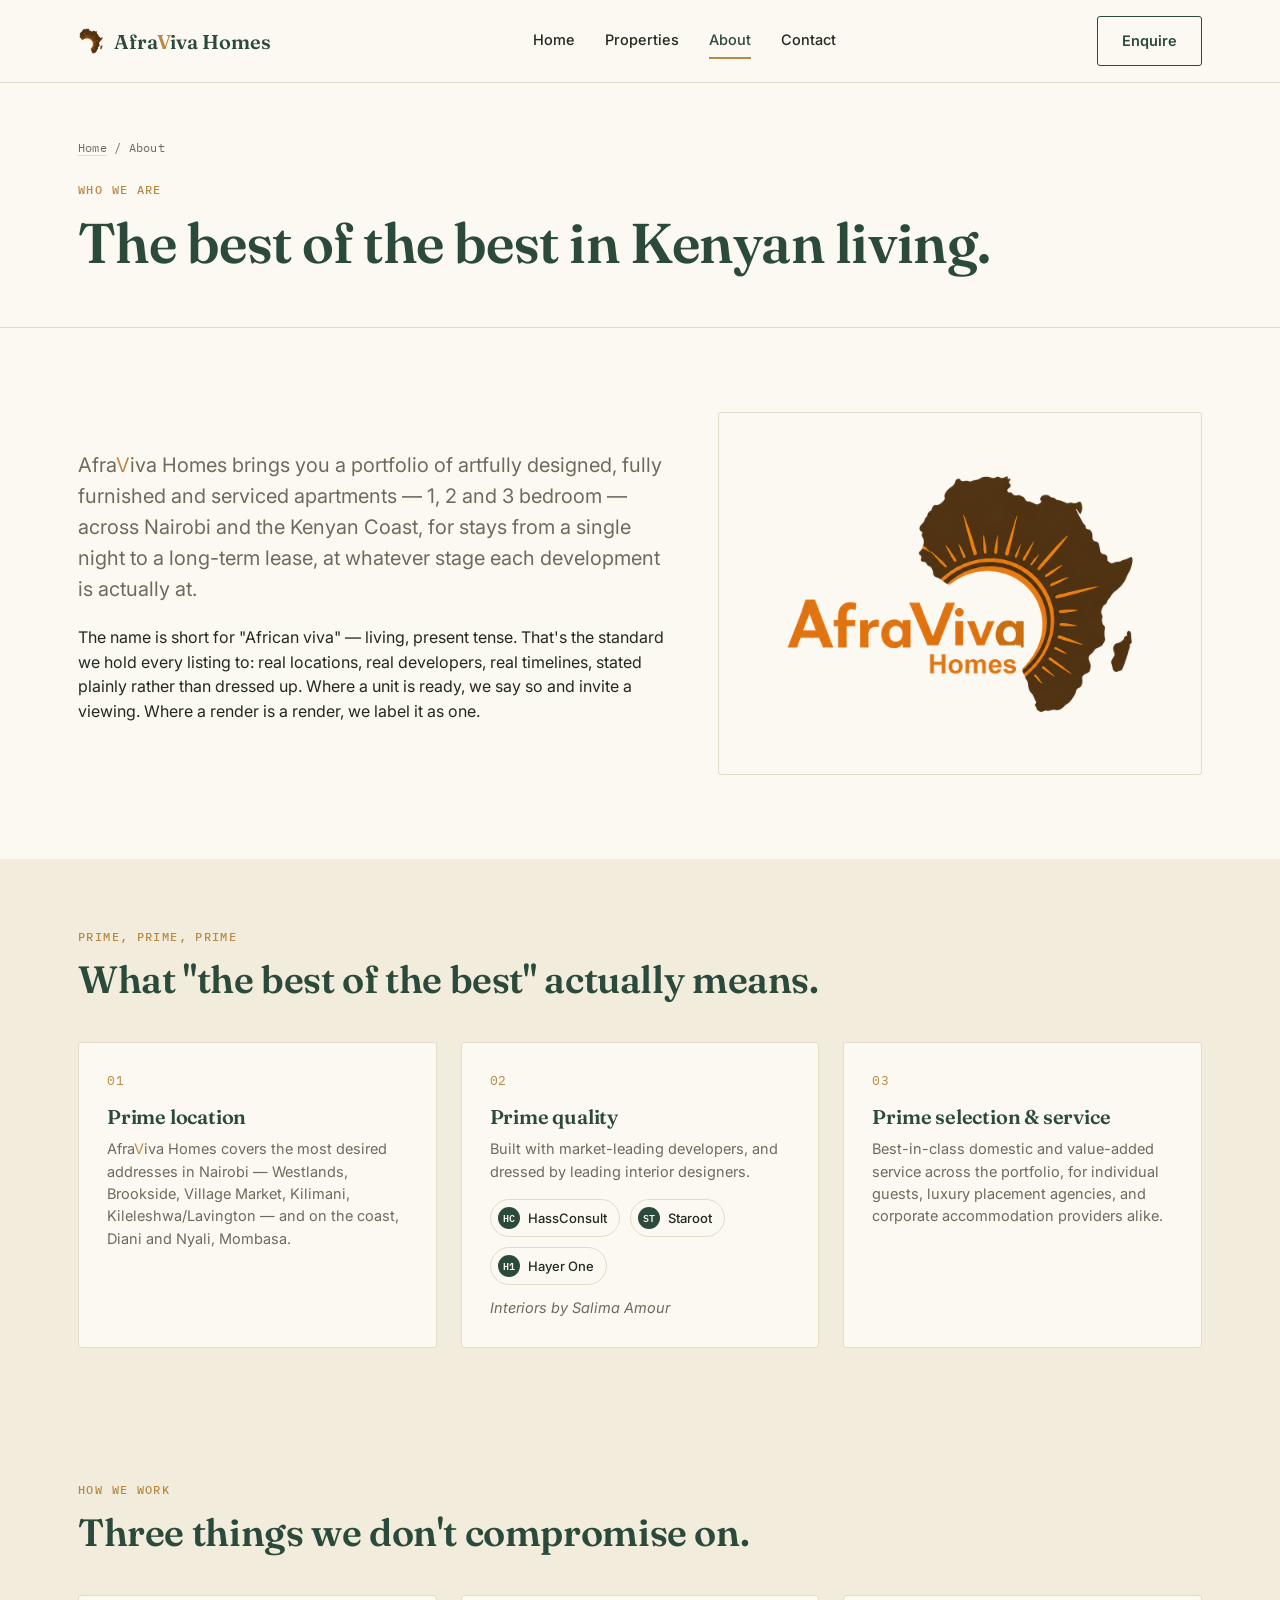
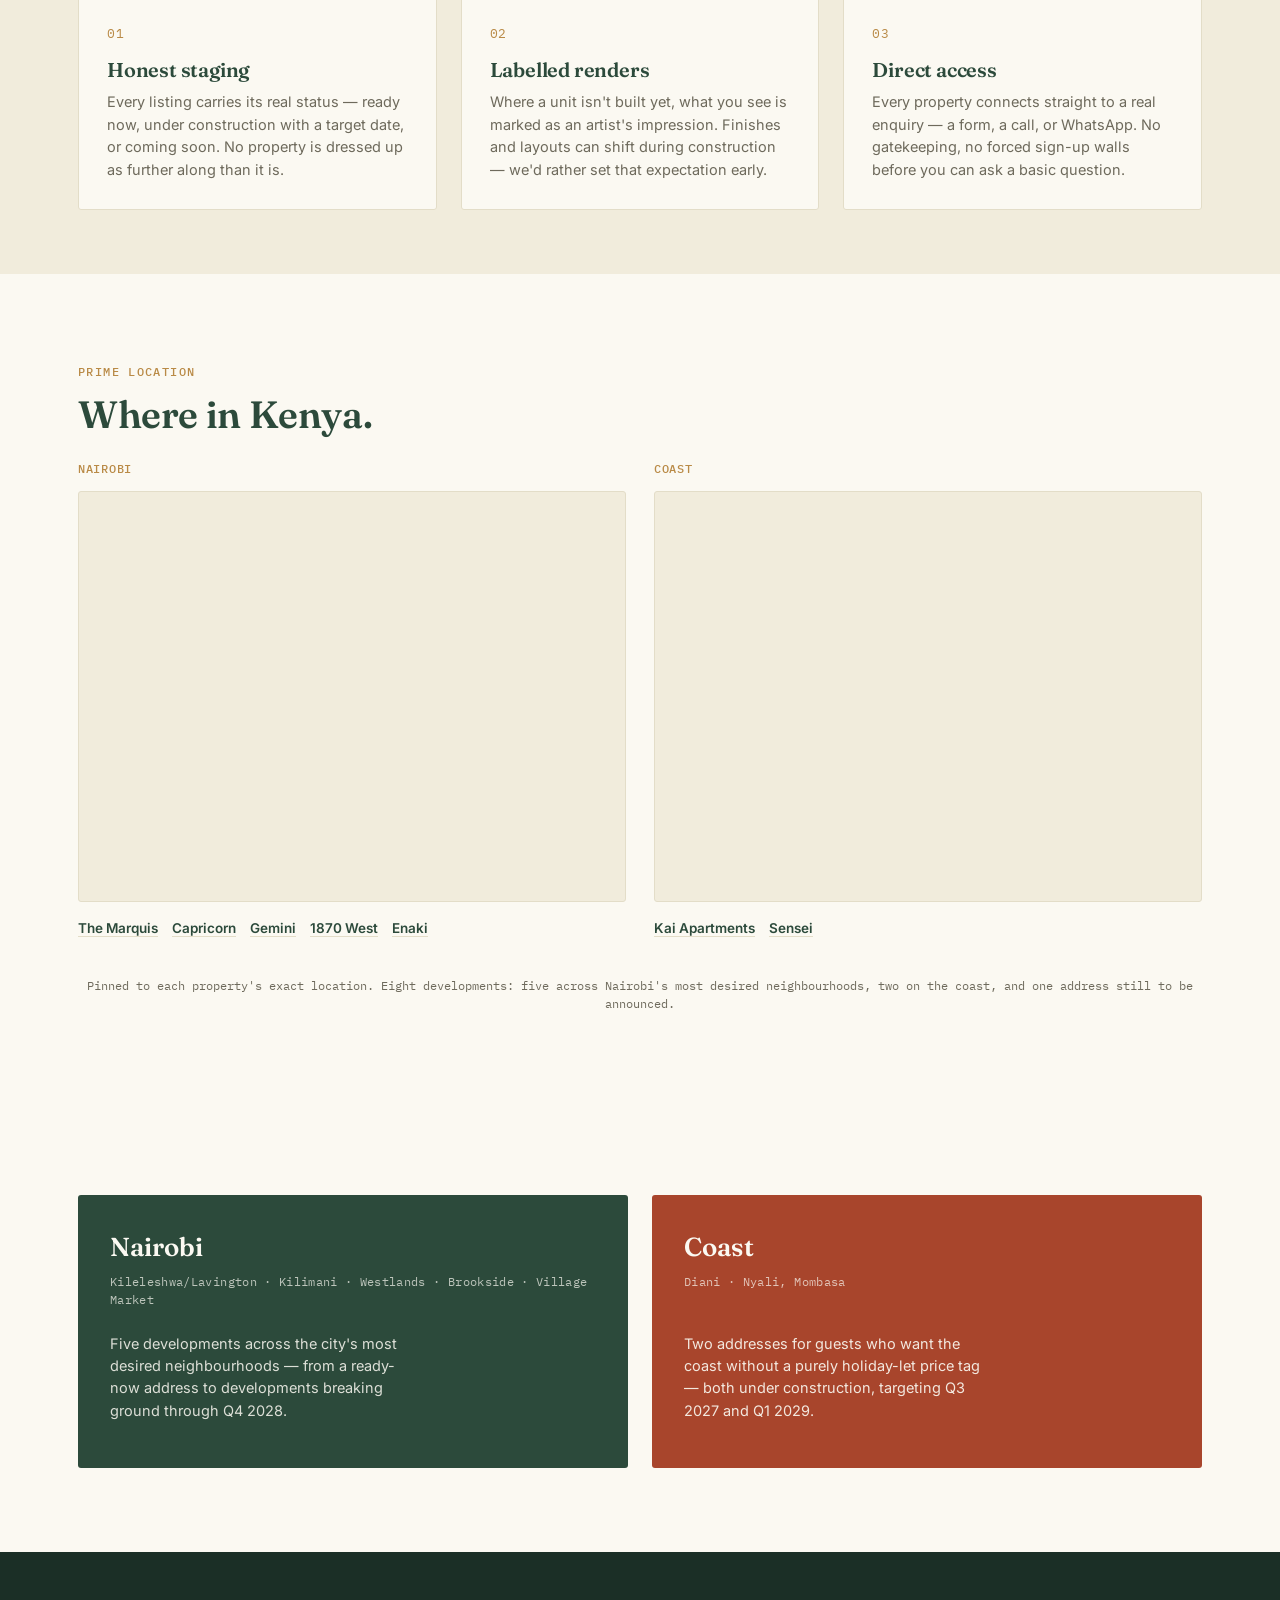
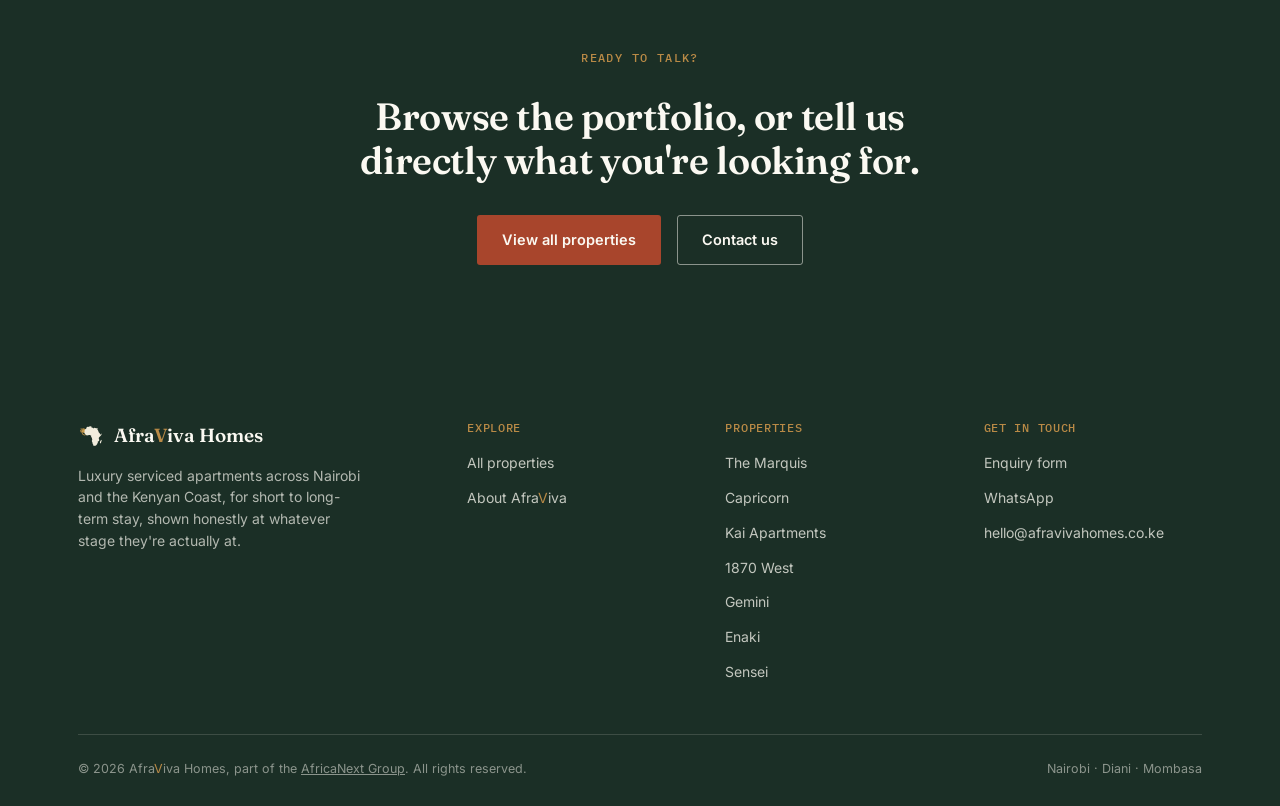
==== about.html @ 41405c7f "Improve page-load performance: fonts and image weight Google Fonts was loaded via a CSS @import, whi" ====
<!DOCTYPE html>
<html lang="en">
<head>
<meta charset="UTF-8">
<meta name="viewport" content="width=device-width, initial-scale=1.0">
<title>About — Afraviva Homes</title>
<meta name="description" content="Afraviva Homes: the best of Kenyan living. A portfolio of luxury serviced apartments across Nairobi and the Kenyan Coast, built with market-leading developers.">
<link rel="canonical" href="https://judekioko.github.io/afraviva/about.html">
<meta property="og:type" content="website">
<meta property="og:site_name" content="Afraviva Homes">
<meta property="og:title" content="About — Afraviva Homes">
<meta property="og:description" content="Afraviva Homes: the best of Kenyan living. A portfolio of luxury serviced apartments across Nairobi and the Kenyan Coast, built with market-leading developers.">
<meta property="og:url" content="https://judekioko.github.io/afraviva/about.html">
<meta property="og:image" content="https://judekioko.github.io/afraviva/assets/img/afraviva-logo-full.png">
<meta name="twitter:card" content="summary_large_image">
<meta name="twitter:title" content="About — Afraviva Homes">
<meta name="twitter:description" content="Afraviva Homes: the best of Kenyan living. A portfolio of luxury serviced apartments across Nairobi and the Kenyan Coast, built with market-leading developers.">
<meta name="twitter:image" content="https://judekioko.github.io/afraviva/assets/img/afraviva-logo-full.png">
<link rel="icon" type="image/svg+xml" href="favicon.svg">
<link rel="preconnect" href="https://fonts.googleapis.com">
<link rel="preconnect" href="https://fonts.gstatic.com" crossorigin>
<link href="https://fonts.googleapis.com/css2?family=Fraunces:opsz,wght@9..144,400;9..144,500;9..144,600;9..144,700&family=Inter:wght@400;500;600;700&family=IBM+Plex+Mono:wght@400;500&display=swap" rel="stylesheet">
<link rel="stylesheet" href="assets/css/styles.css">
</head>
<body>

<header class="site-header">
  <div class="wrap nav">
    <a href="index.html" class="brand">
      <img class="mark" src="assets/img/afraviva-logo-icon.png" alt="">
      <span class="brand-name">Afra<span class="v-flag">V</span>iva Homes</span>
    </a>
    <nav class="nav-links">
      <a href="index.html" data-page="index.html">Home</a>
      <a href="properties.html" data-page="properties.html">Properties</a>
      <a href="about.html" data-page="about.html" class="active">About</a>
      <a href="contact.html" data-page="contact.html">Contact</a>
    </nav>
    <div class="nav-cta">
      <a href="contact.html" class="btn btn-ghost"><span class="btn-label">Enquire</span></a>
      <button class="nav-toggle" aria-label="Toggle menu" aria-expanded="false">
        <span></span><span></span><span></span>
      </button>
    </div>
  </div>
</header>

<main>
  <div class="page-header">
    <div class="wrap">
      <div class="breadcrumb"><a href="index.html">Home</a> / About</div>
      <span class="eyebrow">Who we are</span>
      <h1>The best of the best in Kenyan living.</h1>
    </div>
  </div>

  <section class="section">
    <div class="wrap about-hero">
      <div>
        <p class="lede" style="font-size:20px;">Afra<span class="v-flag">V</span>iva Homes brings you a portfolio of artfully designed, fully furnished and serviced apartments — 1, 2 and 3 bedroom — across Nairobi and the Kenyan Coast, for stays from a single night to a long-term lease, at whatever stage each development is actually at.</p>
        <p style="margin-top:20px;">The name is short for "African viva" — living, present tense. That's the standard we hold every listing to: real locations, real developers, real timelines, stated plainly rather than dressed up. Where a unit is ready, we say so and invite a viewing. Where a render is a render, we label it as one.</p>
      </div>
      <div class="about-logo-card">
        <img src="assets/img/afraviva-logo-full.png" alt="AfraViva Homes">
      </div>
    </div>
  </section>

  <section class="section-tight" style="background:var(--paper-alt);">
    <div class="wrap">
      <div class="section-head reveal">
        <div>
          <span class="eyebrow">Prime, prime, prime</span>
          <h2>What "the best of the best" actually means.</h2>
        </div>
      </div>
      <div class="value-grid reveal">
        <div class="value-card">
          <div class="vc-num">01</div>
          <h3>Prime location</h3>
          <p>Afra<span class="v-flag">V</span>iva Homes covers the most desired addresses in Nairobi — Westlands, Brookside, Village Market, Kilimani, Kileleshwa/Lavington — and on the coast, Diani and Nyali, Mombasa.</p>
        </div>
        <div class="value-card">
          <div class="vc-num">02</div>
          <h3>Prime quality</h3>
          <p style="margin-bottom:16px;">Built with market-leading developers, and dressed by leading interior designers.</p>
          <div class="partner-row">
            <span class="partner-badge"><span class="monogram">HC</span>HassConsult</span>
            <span class="partner-badge"><span class="monogram">ST</span>Staroot</span>
            <span class="partner-badge"><span class="monogram">H1</span>Hayer One</span>
          </div>
          <p class="credit-line">Interiors by Salima Amour</p>
        </div>
        <div class="value-card">
          <div class="vc-num">03</div>
          <h3>Prime selection &amp; service</h3>
          <p>Best-in-class domestic and value-added service across the portfolio, for individual guests, luxury placement agencies, and corporate accommodation providers alike.</p>
        </div>
      </div>
    </div>
  </section>

  <section class="section-tight" style="background:var(--paper-alt);">
    <div class="wrap">
      <div class="section-head reveal">
        <div>
          <span class="eyebrow">How we work</span>
          <h2>Three things we don't compromise on.</h2>
        </div>
      </div>
      <div class="value-grid reveal">
        <div class="value-card">
          <div class="vc-num">01</div>
          <h3>Honest staging</h3>
          <p>Every listing carries its real status — ready now, under construction with a target date, or coming soon. No property is dressed up as further along than it is.</p>
        </div>
        <div class="value-card">
          <div class="vc-num">02</div>
          <h3>Labelled renders</h3>
          <p>Where a unit isn't built yet, what you see is marked as an artist's impression. Finishes and layouts can shift during construction — we'd rather set that expectation early.</p>
        </div>
        <div class="value-card">
          <div class="vc-num">03</div>
          <h3>Direct access</h3>
          <p>Every property connects straight to a real enquiry — a form, a call, or WhatsApp. No gatekeeping, no forced sign-up walls before you can ask a basic question.</p>
        </div>
      </div>
    </div>
  </section>

  <section class="section">
    <div class="wrap" style="display:grid;grid-template-columns:1fr;gap:24px;">
      <div class="section-head reveal" style="margin-bottom:0;">
        <div>
          <span class="eyebrow">Prime location</span>
          <h2>Where in Kenya.</h2>
        </div>
      </div>
      <div class="region-map-grid reveal">
        <div class="region-map">
          <div class="region-map-title">Nairobi</div>
          <div class="map-embed-card">
            <iframe
              src="https://www.google.com/maps?saddr=-1.2807,36.7817&daddr=-1.2932,36.7869+to:-1.2592,36.7920+to:-1.2590,36.8028+to:-1.222769,36.786828&output=embed"
              loading="lazy"
              referrerpolicy="no-referrer-when-downgrade"
              aria-label="Map pinning Afraviva's Nairobi properties">
            </iframe>
          </div>
          <ul class="map-legend">
            <li><a href="property.html?slug=the-marquis">The Marquis</a></li>
            <li><a href="property.html?slug=capricorn">Capricorn</a></li>
            <li><a href="property.html?slug=gemini">Gemini</a></li>
            <li><a href="property.html?slug=1870-west">1870 West</a></li>
            <li><a href="property.html?slug=enaki">Enaki</a></li>
          </ul>
        </div>
        <div class="region-map">
          <div class="region-map-title">Coast</div>
          <div class="map-embed-card">
            <iframe
              src="https://www.google.com/maps?saddr=-4.2950,39.5825&daddr=-4.0600,39.7050&output=embed"
              loading="lazy"
              referrerpolicy="no-referrer-when-downgrade"
              aria-label="Map pinning Afraviva's Coast properties">
            </iframe>
          </div>
          <ul class="map-legend">
            <li><a href="property.html?slug=kai-apartments">Kai Apartments</a></li>
            <li><a href="property.html?slug=sensei">Sensei</a></li>
          </ul>
        </div>
      </div>
      <p class="map-note">Pinned to each property's exact location. Eight developments: five across Nairobi's most desired neighbourhoods, two on the coast, and one address still to be announced.</p>
    </div>
  </section>

  <section class="section">
    <div class="wrap regions">
      <div class="region-panel">
        <div>
          <div class="region-name">Nairobi</div>
          <div class="region-sub">Kileleshwa/Lavington · Kilimani · Westlands · Brookside · Village Market</div>
        </div>
        <p style="color:rgba(251,249,242,0.85);font-size:14.5px;max-width:34ch;">Five developments across the city's most desired neighbourhoods — from a ready-now address to developments breaking ground through Q4 2028.</p>
      </div>
      <div class="region-panel coast">
        <div>
          <div class="region-name">Coast</div>
          <div class="region-sub">Diani · Nyali, Mombasa</div>
        </div>
        <p style="color:rgba(251,249,242,0.9);font-size:14.5px;max-width:34ch;">Two addresses for guests who want the coast without a purely holiday-let price tag — both under construction, targeting Q3 2027 and Q1 2029.</p>
      </div>
    </div>
  </section>

  <section class="cta-band">
    <div class="wrap">
      <span class="eyebrow" style="justify-content:center;color:var(--gold);">Ready to talk?</span>
      <h2 style="margin-top:16px;">Browse the portfolio, or tell us directly what you're looking for.</h2>
      <div class="cta-actions">
        <a href="properties.html" class="btn btn-rust">View all properties</a>
        <a href="contact.html" class="btn btn-ghost-light">Contact us</a>
      </div>
    </div>
  </section>
</main>

<footer class="site-footer">
  <div class="wrap">
    <div class="footer-grid">
      <div>
        <div class="footer-brand">
          <svg class="mark" viewBox="0 0 100 110" width="26" height="26" xmlns="http://www.w3.org/2000/svg">
            <g stroke="#D9A552" stroke-width="3.4" stroke-linecap="round" opacity="0.95">
              <line x1="23.15" y1="39.83" x2="6.41" y2="36.88"/>
            <line x1="23.15" y1="39.83" x2="5.93" y2="31.80"/>
            <line x1="23.15" y1="39.83" x2="7.06" y2="26.33"/>
            <line x1="23.15" y1="39.83" x2="11.68" y2="23.45"/>
            <line x1="23.15" y1="39.83" x2="16.99" y2="22.92"/>
            <line x1="23.15" y1="39.83" x2="21.84" y2="24.89"/>
            <line x1="23.15" y1="39.83" x2="25.41" y2="27.03"/>
            <line x1="23.15" y1="39.83" x2="28.22" y2="28.95"/>
            <line x1="23.15" y1="39.83" x2="31.51" y2="29.87"/>
            <line x1="23.15" y1="39.83" x2="36.14" y2="32.33"/>
            <line x1="23.15" y1="39.83" x2="39.89" y2="36.88"/>
            <line x1="23.15" y1="39.83" x2="40.88" y2="42.96"/>
            </g>
            <circle cx="23.15" cy="39.83" r="11" fill="none" stroke="#D9A552" stroke-width="3.4" opacity="0.95"/>
            <path d="M83.073,62.506L83.058,66.67L84.281,68.685L84.781,73.551L83.343,75.837L78.279,79.339L79.123,82.021L78.556,84.843L76.157,87.567L75.758,89.475L71.151,95.113L68.505,96.638L65.024,96.531L61.812,97.786L60.323,96.536L60.299,93.689L58.263,89.816L57.032,87.992L55.997,82.044L53.258,76.498L55.321,70.59L53.895,64.058L53.742,63.72L53.453,62.901L52.562,61.747L50.069,58.631L50.823,56.329L50.995,54.945L49.749,52.239L46.923,52.794L45.216,50.606L43.442,50.617L42.547,50.744L41.671,50.977L37.42,51.996L32.148,52.683L28.104,50.042L26.142,47.721L24.098,45.365L22.418,43.876L22.238,43.022L22.379,42.527L22.649,39.674L22.852,35.154L22,34.102L22.047,33.611L24.845,27.874L30.14,23.346L31.124,19.13L34.083,15.813L38.166,16.6L42.113,14.675L49.663,14.214L52.027,14.94L51.538,17.707L52.992,19.264L57.068,20.389L61.237,22.927L63.156,19.82L67.837,21.28L71.905,22.168L77.716,21.724L78.427,23.885L77.341,26.176L76.051,24.876L80.537,32.935L82.214,37.56L83.144,39.915L87.282,43.525L87.352,44.899L86.954,45.493L87.931,47.413L92.393,48.71L93.651,44.957L96,44.276L94.199,50.021L91.065,54.324L85.66,59.253Z" fill="#F1ECDC"/>
            <path d="M94.296,71.069L95.312,74.15L91.643,85.395L88.325,85.452L87.47,81.981L88.689,79.673L88.767,75.266L90.791,74.775Z" fill="#F1ECDC"/>
          </svg>
          <span class="brand-name">Afra<span class="v-flag">V</span>iva Homes</span>
        </div>
        <p style="max-width:32ch;font-size:14px;">Luxury serviced apartments across Nairobi and the Kenyan Coast, for short to long-term stay, shown honestly at whatever stage they're actually at.</p>
      </div>
      <div class="footer-col">
        <h4>Explore</h4>
        <ul>
          <li><a href="properties.html">All properties</a></li>
          <li><a href="about.html">About Afra<span class="v-flag">V</span>iva</a></li>
        </ul>
      </div>
      <div class="footer-col">
        <h4>Properties</h4>
        <ul>
          <li><a href="property.html?slug=the-marquis">The Marquis</a></li>
          <li><a href="property.html?slug=capricorn">Capricorn</a></li>
          <li><a href="property.html?slug=kai-apartments">Kai Apartments</a></li>
          <li><a href="property.html?slug=1870-west">1870 West</a></li>
          <li><a href="property.html?slug=gemini">Gemini</a></li>
          <li><a href="property.html?slug=enaki">Enaki</a></li>
          <li><a href="property.html?slug=sensei">Sensei</a></li>
        </ul>
      </div>
      <div class="footer-col">
        <h4>Get in touch</h4>
        <ul>
          <li><a href="contact.html">Enquiry form</a></li>
          <li><a href="#" data-whatsapp="general">WhatsApp</a></li>
          <li><a href="mailto:hello@afravivahomes.co.ke">hello@afravivahomes.co.ke</a></li>
        </ul>
      </div>
    </div>
    <div class="footer-bottom">
      <span>© 2026 Afra<span class="v-flag">V</span>iva Homes, part of the <a href="https://africanext.biz" target="_blank" rel="noopener" style="color:inherit;text-decoration:underline;">AfricaNext Group</a>. All rights reserved.</span>
      <span>Nairobi · Diani · Mombasa</span>
    </div>
  </div>
</footer>

<script src="assets/js/svg-art.js"></script>
<script src="assets/js/properties-data.js"></script>
<script src="assets/js/main.js"></script>
</body>
</html>
---- assets/css/styles.css ----
/* ===========================================================
   AFRAVIVA HOMES — stylesheet
   Fraunces (display serif) + Inter (body) + IBM Plex Mono (data/labels)
   =========================================================== */

:root{
  --forest: #2C4A3B;
  --forest-dark: #1B2F26;
  --gold: #B98A46;
  --rust: #A8452C;
  --paper: #FBF9F2;
  --paper-alt: #F1ECDC;
  --line: #E3DDC8;
  --muted: #6E6A5C;
  --ink: #23291F;

  --f-serif: 'Fraunces', Georgia, serif;
  --f-sans: 'Inter', -apple-system, BlinkMacSystemFont, 'Segoe UI', sans-serif;
  --f-mono: 'IBM Plex Mono', 'SFMono-Regular', Menlo, monospace;

  --radius: 3px;
  --shadow-sm: 0 1px 2px rgba(27,47,38,0.06);
  --shadow-md: 0 8px 24px rgba(27,47,38,0.08);
}

*, *::before, *::after{ box-sizing: border-box; }
html{ scroll-behavior: smooth; }
body{
  margin: 0;
  font-family: var(--f-sans);
  color: var(--ink);
  background: var(--paper);
  font-size: 16px;
  line-height: 1.55;
  -webkit-font-smoothing: antialiased;
}
img{ max-width: 100%; display: block; }
a{ color: inherit; text-decoration: none; }
ul{ list-style: none; margin: 0; padding: 0; }
h1, h2, h3, h4{
  font-family: var(--f-serif);
  color: var(--forest);
  margin: 0 0 12px;
  line-height: 1.15;
  font-weight: 600;
  letter-spacing: -0.01em;
}
h1{ font-size: clamp(34px, 5vw, 56px); }
h2{ font-size: clamp(26px, 3.4vw, 38px); }
h3{ font-size: 20px; }
p{ margin: 0 0 14px; color: var(--ink); }
.wrap{ max-width: 1180px; margin: 0 auto; padding: 0 28px; }

@media (prefers-reduced-motion: reduce){
  html{ scroll-behavior: auto; }
  *, *::before, *::after{ animation-duration: 0.01ms !important; transition-duration: 0.01ms !important; }
}

:focus-visible{ outline: 2px solid var(--gold); outline-offset: 3px; }

/* ---------- buttons ---------- */
.btn{
  display: inline-flex;
  align-items: center;
  gap: 8px;
  padding: 13px 24px;
  border-radius: var(--radius);
  font-family: var(--f-sans);
  font-weight: 600;
  font-size: 14.5px;
  border: 1px solid transparent;
  cursor: pointer;
  transition: transform 0.15s ease, background 0.15s ease, border-color 0.15s ease, color 0.15s ease;
}
.btn:hover{ transform: translateY(-1px); }
.btn-primary{ background: var(--forest); color: var(--paper); }
.btn-primary:hover{ background: var(--forest-dark); }
.btn-rust{ background: var(--rust); color: var(--paper); }
.btn-rust:hover{ background: #8f3922; }
.btn-ghost{ background: transparent; color: var(--forest); border-color: var(--forest); }
.btn-ghost:hover{ background: var(--forest); color: var(--paper); }
.btn-ghost-light{ background: transparent; color: var(--paper); border-color: rgba(251,249,242,0.5); }
.btn-ghost-light:hover{ background: rgba(251,249,242,0.12); border-color: var(--paper); }

/* ---------- eyebrow / labels ---------- */
.eyebrow{
  display: inline-flex;
  align-items: center;
  gap: 8px;
  font-family: var(--f-mono);
  font-size: 11.5px;
  letter-spacing: 0.12em;
  text-transform: uppercase;
  color: var(--gold);
  font-weight: 500;
  margin-bottom: 12px;
}
.lede{ font-size: 18px; color: var(--muted); max-width: 62ch; }

/* ---------- header / nav ---------- */
.site-header{
  position: sticky; top: 0; z-index: 100;
  background: rgba(251,249,242,0.92);
  backdrop-filter: blur(8px);
  border-bottom: 1px solid var(--line);
}
.nav{
  display: flex; align-items: center; justify-content: space-between;
  padding: 16px 28px;
}
.brand{
  display: flex; align-items: center; gap: 10px;
  font-family: var(--f-serif); font-weight: 600; font-size: 20px; color: var(--forest);
}
.brand .mark{ width: 26px; height: 26px; flex-shrink: 0; object-fit: contain; }
.brand-name{ white-space: nowrap; }
.v-flag{ color: var(--gold); }
.nav-links{ display: flex; align-items: center; gap: 30px; }
.nav-links a{
  font-size: 14.5px; font-weight: 500; color: var(--ink);
  padding: 6px 0; border-bottom: 2px solid transparent;
  transition: color 0.15s ease, border-color 0.15s ease;
}
.nav-links a:hover, .nav-links a.active{ color: var(--forest); border-color: var(--gold); }
.nav-cta{ display: flex; align-items: center; gap: 14px; }
.nav-toggle{
  display: none; flex-direction: column; gap: 5px;
  background: none; border: none; cursor: pointer; padding: 6px;
}
.nav-toggle span{ width: 22px; height: 2px; background: var(--forest); border-radius: 2px; }

/* ---------- page header (interior pages) ---------- */
.page-header{ padding: 56px 0 40px; border-bottom: 1px solid var(--line); }
.breadcrumb{
  font-family: var(--f-mono); font-size: 12px; color: var(--muted);
  margin-bottom: 18px; letter-spacing: 0.02em;
}
.breadcrumb a{ color: var(--muted); border-bottom: 1px solid var(--line); }
.breadcrumb a:hover{ color: var(--forest); }

/* ---------- hero (home) ---------- */
.hero{ padding: 64px 0 40px; }
.hero-grid{ display: grid; grid-template-columns: 1.05fr 0.95fr; gap: 56px; align-items: center; }
.hero h1{ margin-bottom: 20px; }
.hero h1 em{ font-style: italic; color: var(--gold); }
.hero-cta{ display: flex; gap: 14px; margin: 28px 0 40px; flex-wrap: wrap; }
.hero-meta{ display: flex; gap: 40px; }
.stat-num{ font-family: var(--f-serif); font-size: 32px; font-weight: 600; color: var(--forest); }
.stat-label{ font-family: var(--f-mono); font-size: 11.5px; color: var(--muted); text-transform: uppercase; letter-spacing: 0.06em; margin-top: 4px; }
.hero-art{ border-radius: var(--radius); overflow: hidden; }
.p-card-art{
  aspect-ratio: 4/3; overflow: hidden; background: var(--paper-alt);
  position: relative; border-radius: var(--radius);
}
.p-card-art svg, .p-card-art img{ width: 100%; height: 100%; display: block; object-fit: cover; }
.about-logo-card{
  aspect-ratio: 4/3; border: 1px solid var(--line); border-radius: var(--radius);
  background: var(--paper); display: flex; align-items: center; justify-content: center; padding: 40px;
}
.about-logo-card img{ width: 100%; max-width: 360px; height: auto; display: block; }

/* ---------- montage strip ---------- */
.montage-strip{ display: grid; grid-template-columns: repeat(3, 1fr); gap: 2px; background: var(--line); margin: 8px 0 0; }
.montage-panel{ aspect-ratio: 4/2.6; overflow: hidden; }
.montage-panel svg{ width: 100%; height: 100%; display: block; }

/* ---------- readiness ledger ---------- */
.ledger{ padding: 84px 0; background: var(--forest-dark); color: var(--paper); }
.ledger .eyebrow{ color: var(--gold); }
.ledger h2{ color: var(--paper); max-width: 20ch; }
.ledger .lede{ color: rgba(251,249,242,0.7); }
.ledger-track{ margin-top: 64px; position: relative; padding: 118px 0 132px; }
.ledger-axis{ position: relative; height: 2px; background: rgba(251,249,242,0.18); border-radius: 2px; }
.ledger-axis-fill{ position: absolute; left: 0; top: 0; height: 100%; background: var(--gold); border-radius: 2px; }
.ledger-items{ position: relative; height: 0; }
.ledger-item{
  position: absolute; top: 0; transform: translateX(-50%);
  display: flex; flex-direction: column; align-items: center; text-align: center;
  width: 140px;
}
.ledger-item .dot{
  width: 12px; height: 12px; border-radius: 50%;
  background: var(--gold); border: 2px solid var(--forest-dark);
  box-shadow: 0 0 0 2px rgba(251,249,242,0.3);
}
.ledger-item.is-ready .dot{ background: #8FCB9E; }
.ledger-item.is-tbc .dot{ background: rgba(251,249,242,0.4); }
.ledger-item.above{ top: -104px; }
.ledger-item.above .dot{ order: 2; margin-top: 8px; }
.ledger-item.below{ top: 20px; }
.li-name{ font-family: var(--f-serif); font-size: 14.5px; font-weight: 600; color: var(--paper); }
.li-loc{
  font-family: var(--f-mono); font-size: 10.5px; color: rgba(251,249,242,0.55); margin-top: 3px;
  display: -webkit-box; -webkit-line-clamp: 2; -webkit-box-orient: vertical; overflow: hidden;
}
.ledger-labels{ position: relative; margin-top: 96px; height: 20px; }
.ledger-labels span{
  position: absolute; transform: translateX(-50%);
  font-family: var(--f-mono); font-size: 11px; letter-spacing: 0.05em;
  color: rgba(251,249,242,0.4); text-transform: uppercase;
  border-top: 1px solid rgba(251,249,242,0.25); padding-top: 10px;
}
.ledger-list-mobile{ display: none; }
.lm-row{
  display: flex; justify-content: space-between; padding: 12px 0;
  border-bottom: 1px solid rgba(251,249,242,0.12); font-size: 14px;
}

@media (max-width: 780px){
  .ledger-items, .ledger-axis, .ledger-labels{ display: none; }
  .ledger-track{ padding-top: 0; }
  .ledger-list-mobile{ display: block; margin-top: 8px; }
}

/* ---------- sections ---------- */
.section{ padding: 84px 0; }
.section-tight{ padding: 64px 0; }
.section-head{
  display: flex; justify-content: space-between; align-items: flex-end;
  gap: 24px; margin-bottom: 40px; flex-wrap: wrap;
}
.section-head h2{ margin: 0; }

/* ---------- property cards / grid ---------- */
.grid-properties{ display: grid; grid-template-columns: repeat(3, 1fr); gap: 24px; }
.p-card{
  display: flex; flex-direction: column;
  background: var(--paper); border: 1px solid var(--line); border-radius: var(--radius);
  overflow: hidden; transition: box-shadow 0.2s ease, transform 0.2s ease;
}
a.p-card:hover{ box-shadow: var(--shadow-md); transform: translateY(-3px); }
.p-card-art{ position: relative; }
.p-card-tag{ position: absolute; top: 14px; left: 14px; z-index: 2; }
.p-card-body{ padding: 22px 22px 24px; display: flex; flex-direction: column; flex: 1; }
.p-card-loc{ font-family: var(--f-mono); font-size: 11px; letter-spacing: 0.05em; text-transform: uppercase; color: var(--muted); margin-bottom: 8px; }
.p-card-body h3{ margin-bottom: 8px; }
.p-card-desc{ font-size: 14.5px; color: var(--muted); flex: 1; margin-bottom: 18px; }
.p-card-foot{
  display: flex; justify-content: space-between; align-items: center;
  padding-top: 16px; border-top: 1px solid var(--line);
  font-size: 13px;
}
.p-card-foot .quarter{ font-family: var(--f-mono); color: var(--muted); text-transform: uppercase; letter-spacing: 0.04em; font-size: 11.5px; }
.p-card-foot .view{ color: var(--forest); font-weight: 600; }

/* ---------- status tags ---------- */
.tag{
  display: inline-block; padding: 5px 12px; border-radius: 20px;
  font-family: var(--f-mono); font-size: 11px; font-weight: 500;
  letter-spacing: 0.04em; text-transform: uppercase;
  color: var(--paper); background: var(--muted);
}
.tag-ready{ background: var(--forest); }
.tag-progress{ background: var(--gold); color: var(--forest-dark); }
.tag-tbc{ background: #8C877A; }

/* ---------- TBC card / notify form ---------- */
.tbc-card{ padding: 22px; border: 1px dashed var(--line); border-radius: var(--radius); }
.tbc-card h3{ margin: 12px 0 8px; }
.tbc-card p{ font-size: 14.5px; color: var(--muted); margin-bottom: 16px; }
.tbc-card form{ display: flex; gap: 8px; }
.tbc-card input{
  flex: 1; padding: 10px 12px; border: 1px solid var(--line); border-radius: var(--radius);
  font-family: var(--f-sans); font-size: 14px; background: var(--paper);
}
.tbc-card button{
  padding: 10px 16px; background: var(--forest); color: var(--paper);
  border: none; border-radius: var(--radius); font-weight: 600; font-size: 13.5px; cursor: pointer;
}

/* ---------- regions ---------- */
.regions{ display: grid; grid-template-columns: 1fr 1fr; gap: 24px; }
.region-panel{
  background: var(--forest); color: var(--paper);
  border-radius: var(--radius); padding: 32px;
  display: flex; flex-direction: column; justify-content: space-between; gap: 24px;
  min-height: 260px;
}
.region-panel.coast{ background: var(--rust); }
.region-name{ font-family: var(--f-serif); font-size: 26px; font-weight: 600; }
.region-sub{ font-family: var(--f-mono); font-size: 11.5px; letter-spacing: 0.03em; color: rgba(251,249,242,0.7); margin-top: 6px; }
.region-list li{
  display: flex; justify-content: space-between; padding: 10px 0;
  border-bottom: 1px solid rgba(251,249,242,0.18); font-size: 14.5px;
}
.region-list li:last-child{ border-bottom: none; }
.region-list li span:last-child{ font-family: var(--f-mono); font-size: 12px; opacity: 0.75; text-transform: uppercase; }

/* ---------- map ---------- */
.map-card{ border: 1px solid var(--line); border-radius: var(--radius); overflow: hidden; background: var(--paper-alt); }
.map-card svg{ width: 100%; height: auto; display: block; }
.map-note{ font-family: var(--f-mono); font-size: 11.5px; color: var(--muted); margin-top: 14px; text-align: center; }
.map-embed-card{
  border: 1px solid var(--line); border-radius: var(--radius); overflow: hidden;
  aspect-ratio: 16/7; background: var(--paper-alt);
}
.map-embed-card iframe{ width: 100%; height: 100%; border: 0; display: block; }

.region-map-grid{ display: grid; grid-template-columns: 1fr 1fr; gap: 28px; }
.region-map-title{ font-family: var(--f-mono); font-size: 12px; text-transform: uppercase; letter-spacing: 0.06em; color: var(--gold); margin-bottom: 12px; font-weight: 500; }
.region-map .map-embed-card{ aspect-ratio: 4/3; }
.map-legend{ display: flex; flex-wrap: wrap; gap: 8px 14px; margin-top: 16px; }
.map-legend li{ font-size: 13.5px; }
.map-legend a{ color: var(--forest); font-weight: 600; border-bottom: 1px solid var(--line); }
.map-legend a:hover{ border-color: var(--forest); }

/* ---------- trust strip ---------- */
.trust-strip{ padding: 56px 0; background: var(--paper-alt); border-top: 1px solid var(--line); border-bottom: 1px solid var(--line); }
.trust-grid{ display: grid; grid-template-columns: repeat(4, 1fr); gap: 24px; text-align: center; }
.trust-item .num{ font-family: var(--f-serif); font-size: 34px; font-weight: 600; color: var(--forest); }
.trust-item .label{ font-family: var(--f-mono); font-size: 11.5px; color: var(--muted); margin-top: 6px; text-transform: uppercase; letter-spacing: 0.04em; }

/* ---------- CTA band ---------- */
.cta-band{ padding: 92px 0; background: var(--forest-dark); color: var(--paper); text-align: center; }
.cta-band h2{ color: var(--paper); max-width: 26ch; margin: 16px auto 0; }
.cta-actions{ display: flex; gap: 16px; justify-content: center; margin-top: 32px; flex-wrap: wrap; }

/* ---------- footer ---------- */
.site-footer{ background: var(--forest-dark); color: rgba(251,249,242,0.85); padding: 64px 0 28px; }
.site-footer p{ color: rgba(251,249,242,0.68); }
.footer-grid{ display: grid; grid-template-columns: 1.6fr 1fr 1fr 1fr; gap: 40px; padding-bottom: 40px; border-bottom: 1px solid rgba(251,249,242,0.15); }
.footer-brand{ display: flex; align-items: center; gap: 10px; font-family: var(--f-serif); font-size: 19px; font-weight: 600; color: var(--paper); margin-bottom: 14px; }
.footer-col h4{ font-family: var(--f-mono); font-size: 11.5px; text-transform: uppercase; letter-spacing: 0.06em; color: var(--gold); margin-bottom: 16px; font-weight: 500; }
.footer-col ul li{ margin-bottom: 10px; }
.footer-col a{ font-size: 14px; color: rgba(251,249,242,0.75); }
.footer-col a:hover{ color: var(--paper); }
.footer-bottom{
  display: flex; justify-content: space-between; padding-top: 24px;
  font-size: 12.5px; color: rgba(251,249,242,0.5); flex-wrap: wrap; gap: 10px;
}

/* ---------- about page ---------- */
.about-hero{ display: grid; grid-template-columns: 1.1fr 0.9fr; gap: 48px; align-items: center; }
.value-grid{ display: grid; grid-template-columns: repeat(3, 1fr); gap: 24px; }
.value-card{ background: var(--paper); border: 1px solid var(--line); border-radius: var(--radius); padding: 28px; }
.vc-num{ font-family: var(--f-mono); font-size: 13px; color: var(--gold); margin-bottom: 14px; letter-spacing: 0.04em; }
.value-card h3{ margin-bottom: 10px; }
.value-card p{ font-size: 14.5px; color: var(--muted); margin-bottom: 0; }
.partner-row{ display: flex; flex-wrap: wrap; gap: 10px; }
.partner-badge{
  display: inline-flex; align-items: center; gap: 8px;
  padding: 7px 12px 7px 7px; border: 1px solid var(--line); border-radius: 20px;
  font-size: 13px; font-weight: 500;
}
.monogram{
  width: 22px; height: 22px; border-radius: 50%;
  background: var(--forest); color: var(--paper);
  display: flex; align-items: center; justify-content: center;
  font-family: var(--f-mono); font-size: 10px; font-weight: 600;
}
.credit-line{ font-size: 13px; color: var(--muted); font-style: italic; margin-top: 12px; margin-bottom: 0; }

/* ---------- properties listing page ---------- */
.stat-bar{ display: flex; gap: 40px; margin-top: 32px; flex-wrap: wrap; }
.stat .n{ font-family: var(--f-serif); font-size: 28px; font-weight: 600; color: var(--forest); }
.stat .l{ font-family: var(--f-mono); font-size: 11px; color: var(--muted); text-transform: uppercase; letter-spacing: 0.04em; margin-top: 4px; }
.anchor-offset{ display: block; scroll-margin-top: 100px; }
.filter-bar{ display: flex; gap: 10px; flex-wrap: wrap; margin-bottom: 36px; }
.filter-btn{
  padding: 9px 18px; border-radius: 20px; border: 1px solid var(--line);
  background: var(--paper); font-family: var(--f-sans); font-size: 13.5px; font-weight: 500;
  color: var(--muted); cursor: pointer; transition: all 0.15s ease;
}
.filter-btn:hover{ border-color: var(--forest); color: var(--forest); }
.filter-btn.active{ background: var(--forest); border-color: var(--forest); color: var(--paper); }

/* ---------- property detail page ---------- */
.p-hero{ background: var(--paper-alt); }
.p-hero-art{ width: 100%; aspect-ratio: 16/6; overflow: hidden; }
.p-hero-art svg, .p-hero-art img{ width: 100%; height: 100%; display: block; object-fit: cover; }
.p-hero-info{ padding: 36px 28px 44px; }
.p-name{ margin: 8px 0 10px; }
.p-loc{ font-family: var(--f-mono); font-size: 13px; color: var(--muted); margin-bottom: 16px; }
.facts-strip{ display: flex; gap: 32px; flex-wrap: wrap; margin-top: 24px; padding-top: 24px; border-top: 1px solid var(--line); }
.fact-label{ font-family: var(--f-mono); font-size: 10.5px; text-transform: uppercase; letter-spacing: 0.05em; color: var(--muted); margin-bottom: 4px; }
.fact-val{ font-weight: 600; font-size: 15px; color: var(--ink); }

.p-body-grid{ display: grid; grid-template-columns: 1.5fr 1fr; gap: 56px; padding: 64px 0; }
.prose p{ color: var(--ink); font-size: 15.5px; }
.spec-list{ margin-top: 14px; border-top: 1px solid var(--line); }
.spec-row{
  display: flex; justify-content: space-between; padding: 14px 0;
  border-bottom: 1px solid var(--line); font-size: 14.5px;
}
.spec-row span:first-child{ color: var(--muted); }
.spec-row span:last-child{ font-weight: 600; text-align: right; max-width: 60%; }

/* ---------- amenities & pricing (property detail) ---------- */
.amenity-grid{ display: grid; grid-template-columns: repeat(3, 1fr); gap: 12px; }
.amenity-item{
  background: var(--paper); border: 1px solid var(--line); border-radius: var(--radius);
  padding: 14px 16px; font-size: 14px; color: var(--ink);
  display: flex; align-items: center; gap: 10px;
}
.amenity-item::before{ content: "\2713"; color: var(--forest); font-weight: 700; flex-shrink: 0; }
.pricing-grid{ display: grid; grid-template-columns: repeat(auto-fit, minmax(280px, 1fr)); gap: 24px; }
.pricing-card{
  background: var(--paper); border: 1px solid var(--line); border-radius: var(--radius);
  padding: 26px;
}
.pricing-card h3{ margin-bottom: 4px; }
.pricing-card .spec-list{ margin-top: 10px; }
.pricing-card .spec-row{ font-size: 13.5px; padding: 11px 0; }
.photo-grid{ display: grid; grid-template-columns: repeat(3, 1fr); gap: 12px; }
.photo-item{
  position: relative; aspect-ratio: 4/3; overflow: hidden; border-radius: var(--radius);
  border: 1px solid var(--line); background: var(--paper-alt);
}
.photo-item img{ width: 100%; height: 100%; object-fit: cover; display: block; }
.photo-caption{
  position: absolute; left: 0; right: 0; bottom: 0;
  padding: 7px 10px; font-size: 12.5px; font-weight: 600; color: #fff;
  background: linear-gradient(0deg, rgba(0,0,0,0.62), rgba(0,0,0,0));
}

.enquiry-box{
  position: sticky; top: 100px; align-self: start;
  background: var(--paper); border: 1px solid var(--line); border-radius: var(--radius);
  padding: 28px; box-shadow: var(--shadow-sm);
}
.enquiry-box h3{ margin-bottom: 6px; }
.enquiry-box .hint{ font-size: 13.5px; color: var(--muted); margin-bottom: 22px; }
.field{ margin-bottom: 16px; }
.field label{ display: block; font-size: 13px; font-weight: 600; margin-bottom: 6px; color: var(--ink); }
.field input, .field textarea{
  width: 100%; padding: 11px 13px; border: 1px solid var(--line); border-radius: var(--radius);
  font-family: var(--f-sans); font-size: 14.5px; background: var(--paper); resize: vertical;
}
.field input:focus, .field textarea:focus{ border-color: var(--forest); outline: none; }
.enquiry-box .btn{ width: 100%; justify-content: center; }
.enquiry-divider{
  text-align: center; margin: 18px 0; font-family: var(--f-mono); font-size: 11px;
  text-transform: uppercase; color: var(--muted); letter-spacing: 0.06em; position: relative;
}
.enquiry-divider::before, .enquiry-divider::after{
  content: ""; position: absolute; top: 50%; width: 40%; height: 1px; background: var(--line);
}
.enquiry-divider::before{ left: 0; }
.enquiry-divider::after{ right: 0; }
.whatsapp-btn{
  display: flex; align-items: center; justify-content: center; gap: 10px;
  padding: 12px; border: 1px solid #25D366; border-radius: var(--radius);
  color: #1c8a44; font-weight: 600; font-size: 14px;
}
.whatsapp-btn svg{ width: 18px; height: 18px; }
.whatsapp-btn:hover{ background: #25D366; color: #fff; }

.related-strip{ padding: 72px 0 88px; background: var(--paper-alt); }

/* ---------- contact page ---------- */
.contact-grid{ display: grid; grid-template-columns: 0.9fr 1.1fr; gap: 56px; padding: 56px 0 88px; }
.contact-info{ display: flex; flex-direction: column; gap: 24px; }
.ci-block h4{ font-family: var(--f-mono); font-size: 11px; text-transform: uppercase; letter-spacing: 0.05em; color: var(--gold); margin-bottom: 6px; font-weight: 500; }
.ci-val{ font-size: 16px; font-weight: 600; }
.contact-form{
  background: var(--paper); border: 1px solid var(--line); border-radius: var(--radius);
  padding: 32px;
}
.contact-form h3{ margin-bottom: 6px; }
.contact-form .hint{ font-size: 13.5px; color: var(--muted); margin-bottom: 24px; }

/* ---------- reveal on scroll ---------- */
.reveal{ opacity: 0; transform: translateY(16px); transition: opacity 0.6s ease, transform 0.6s ease; }
.reveal.in{ opacity: 1; transform: translateY(0); }

/* ---------- responsive ---------- */
@media (max-width: 980px){
  .hero-grid{ grid-template-columns: 1fr; }
  .hero-art{ order: -1; }
  .region-map-grid{ grid-template-columns: 1fr; }
  .grid-properties{ grid-template-columns: repeat(2, 1fr); }
  .about-hero{ grid-template-columns: 1fr; }
  .value-grid{ grid-template-columns: 1fr; }
  .regions{ grid-template-columns: 1fr; }
  .trust-grid{ grid-template-columns: repeat(2, 1fr); gap: 32px; }
  .footer-grid{ grid-template-columns: 1fr 1fr; }
  .p-body-grid{ grid-template-columns: 1fr; }
  .enquiry-box{ position: static; }
  .contact-grid{ grid-template-columns: 1fr; }
  .montage-strip{ grid-template-columns: 1fr; }
  .amenity-grid{ grid-template-columns: 1fr 1fr; }
  .photo-grid{ grid-template-columns: 1fr 1fr; }
}

@media (max-width: 640px){
  .nav-links{
    position: absolute; top: 100%; left: 0; right: 0;
    background: var(--paper); border-bottom: 1px solid var(--line);
    flex-direction: column; align-items: flex-start; gap: 0;
    padding: 8px 28px; display: none;
  }
  .nav-links.open{ display: flex; }
  .nav-links a{ width: 100%; padding: 14px 0; border-bottom: 1px solid var(--line); }
  .nav-toggle{ display: flex; }
  .nav-cta .btn-ghost{ padding: 9px 14px; font-size: 13px; }
  .grid-properties{ grid-template-columns: 1fr; }
  .amenity-grid{ grid-template-columns: 1fr; }
  .photo-grid{ grid-template-columns: 1fr; }
  .hero-meta{ gap: 24px; flex-wrap: wrap; }
  .cta-actions{ flex-direction: column; align-items: stretch; }
  .footer-grid{ grid-template-columns: 1fr; }
  .footer-bottom{ flex-direction: column; }
  .section, .section-tight{ padding: 56px 0; }
  .ledger{ padding: 56px 0; }
}
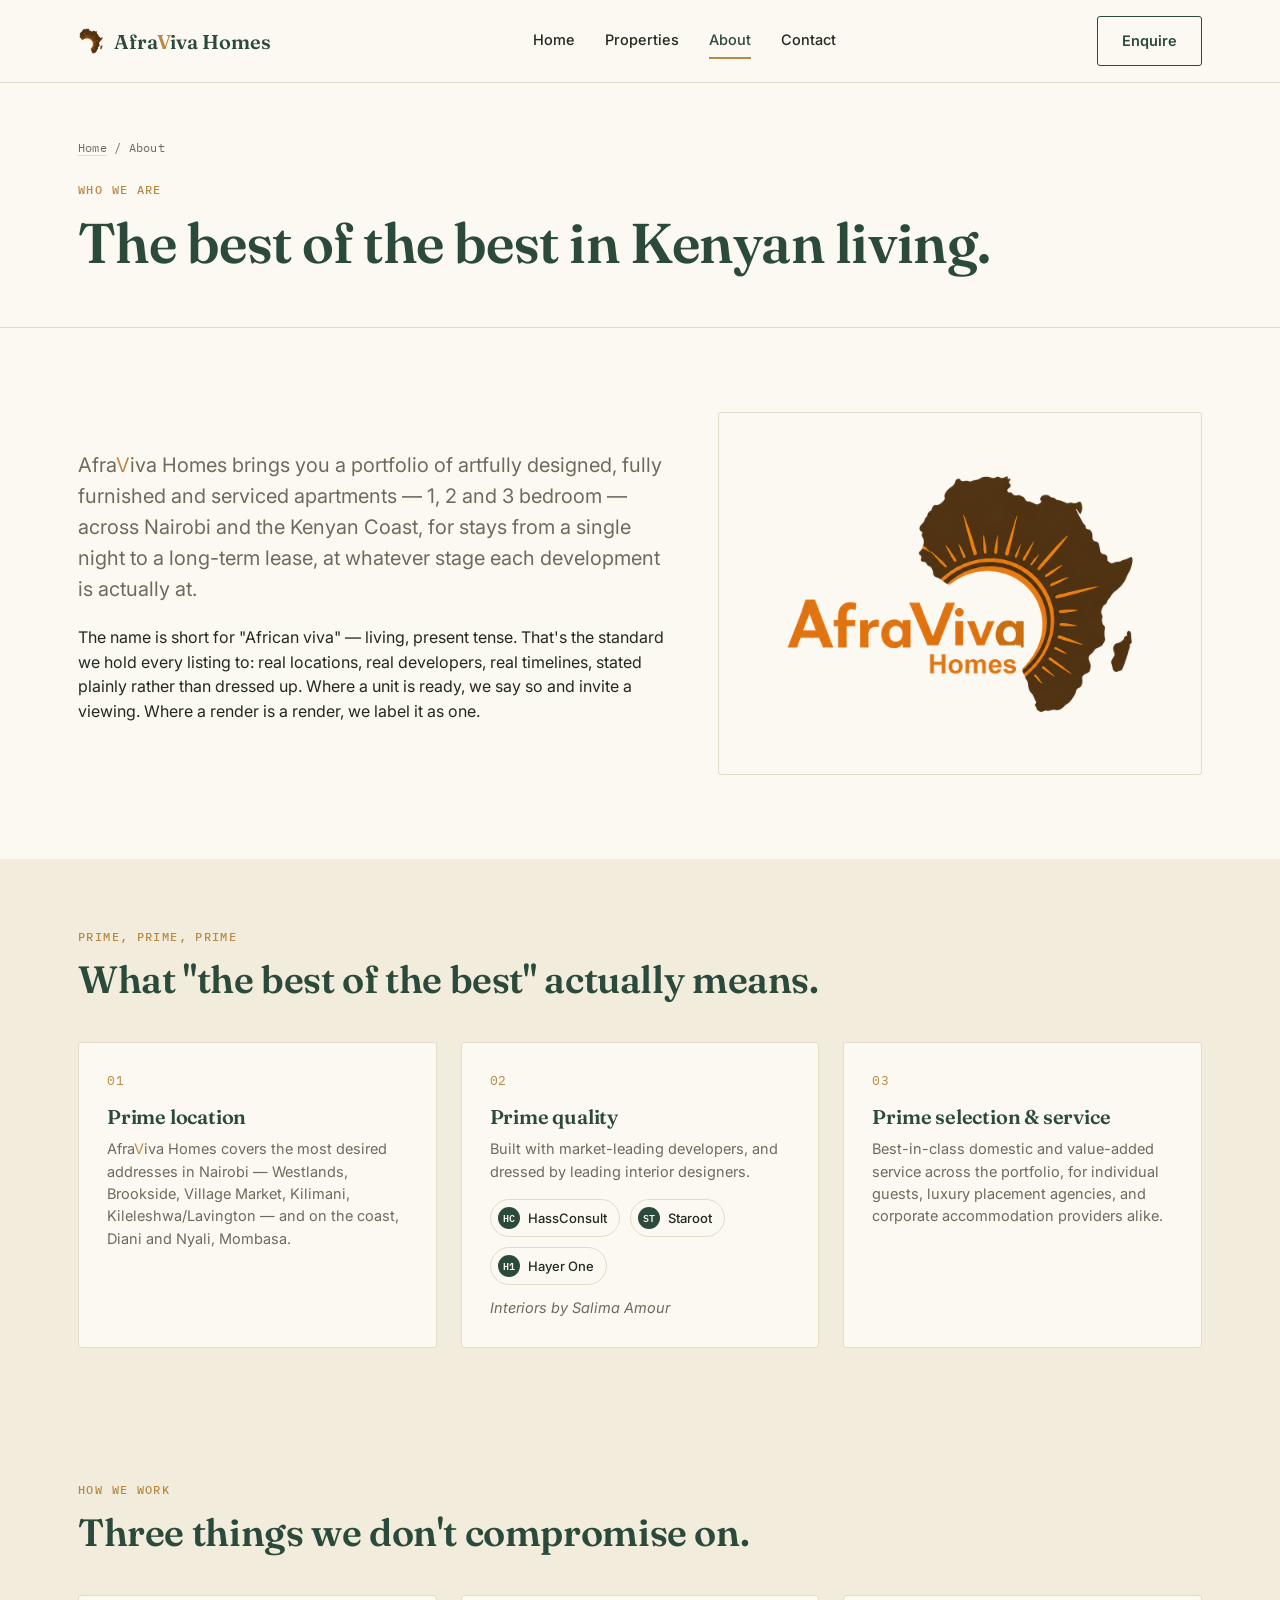
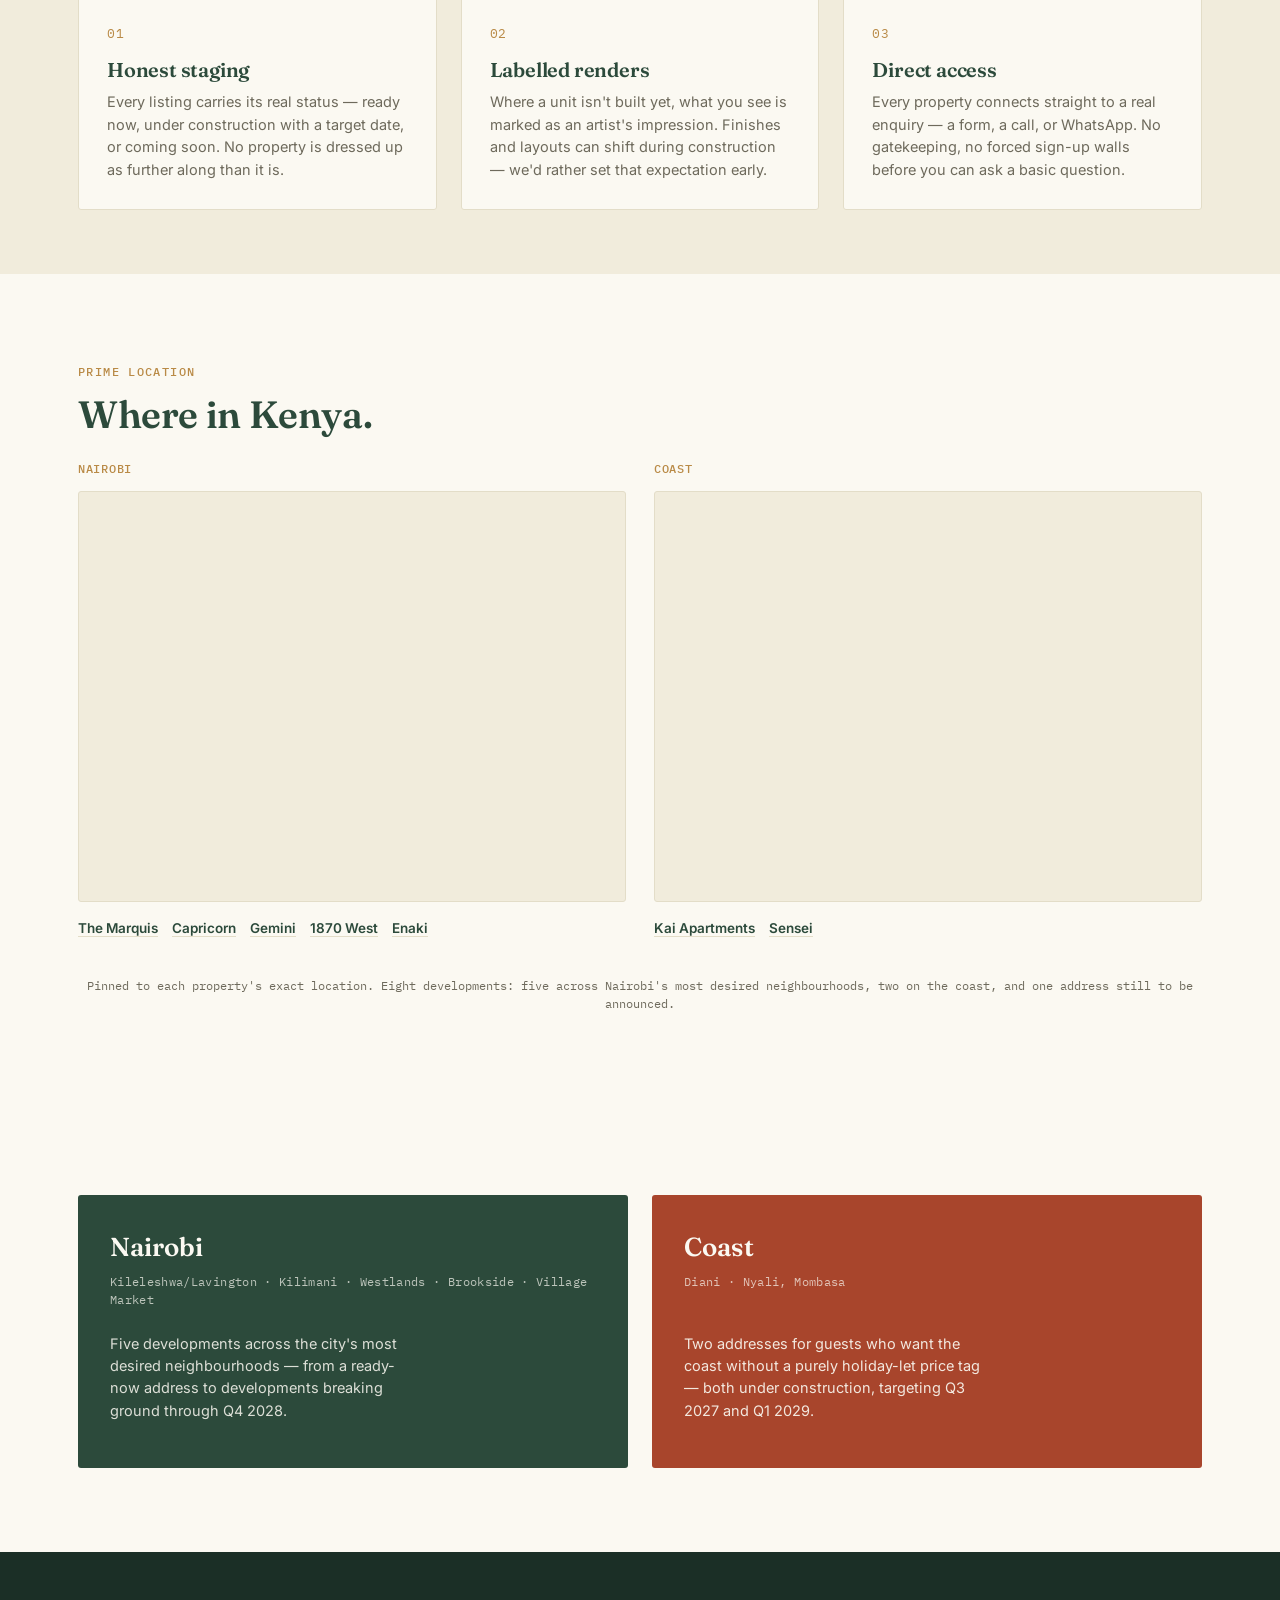
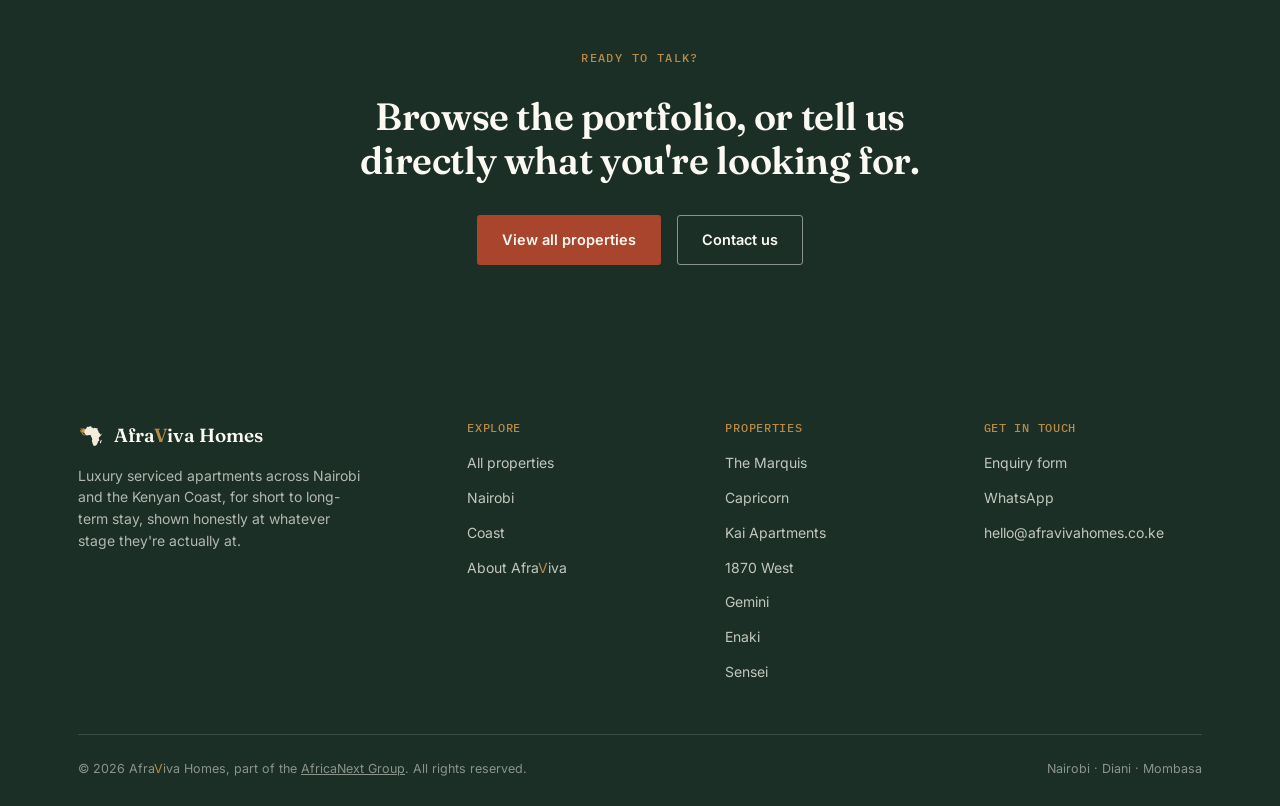
==== commit ecae1acd: "Deduplicate header/footer into a single shared template The nav header and the ~60-line footer (incl" ====
--- a/about.html
+++ b/about.html
@@ -24,26 +24,7 @@
 </head>
 <body>
 
-<header class="site-header">
-  <div class="wrap nav">
-    <a href="index.html" class="brand">
-      <img class="mark" src="assets/img/afraviva-logo-icon.png" alt="">
-      <span class="brand-name">Afra<span class="v-flag">V</span>iva Homes</span>
-    </a>
-    <nav class="nav-links">
-      <a href="index.html" data-page="index.html">Home</a>
-      <a href="properties.html" data-page="properties.html">Properties</a>
-      <a href="about.html" data-page="about.html" class="active">About</a>
-      <a href="contact.html" data-page="contact.html">Contact</a>
-    </nav>
-    <div class="nav-cta">
-      <a href="contact.html" class="btn btn-ghost"><span class="btn-label">Enquire</span></a>
-      <button class="nav-toggle" aria-label="Toggle menu" aria-expanded="false">
-        <span></span><span></span><span></span>
-      </button>
-    </div>
-  </div>
-</header>
+<div id="site-header"></div>
 
 <main>
   <div class="page-header">
@@ -206,68 +187,7 @@
   </section>
 </main>
 
-<footer class="site-footer">
-  <div class="wrap">
-    <div class="footer-grid">
-      <div>
-        <div class="footer-brand">
-          <svg class="mark" viewBox="0 0 100 110" width="26" height="26" xmlns="http://www.w3.org/2000/svg">
-            <g stroke="#D9A552" stroke-width="3.4" stroke-linecap="round" opacity="0.95">
-              <line x1="23.15" y1="39.83" x2="6.41" y2="36.88"/>
-            <line x1="23.15" y1="39.83" x2="5.93" y2="31.80"/>
-            <line x1="23.15" y1="39.83" x2="7.06" y2="26.33"/>
-            <line x1="23.15" y1="39.83" x2="11.68" y2="23.45"/>
-            <line x1="23.15" y1="39.83" x2="16.99" y2="22.92"/>
-            <line x1="23.15" y1="39.83" x2="21.84" y2="24.89"/>
-            <line x1="23.15" y1="39.83" x2="25.41" y2="27.03"/>
-            <line x1="23.15" y1="39.83" x2="28.22" y2="28.95"/>
-            <line x1="23.15" y1="39.83" x2="31.51" y2="29.87"/>
-            <line x1="23.15" y1="39.83" x2="36.14" y2="32.33"/>
-            <line x1="23.15" y1="39.83" x2="39.89" y2="36.88"/>
-            <line x1="23.15" y1="39.83" x2="40.88" y2="42.96"/>
-            </g>
-            <circle cx="23.15" cy="39.83" r="11" fill="none" stroke="#D9A552" stroke-width="3.4" opacity="0.95"/>
-            <path d="M83.073,62.506L83.058,66.67L84.281,68.685L84.781,73.551L83.343,75.837L78.279,79.339L79.123,82.021L78.556,84.843L76.157,87.567L75.758,89.475L71.151,95.113L68.505,96.638L65.024,96.531L61.812,97.786L60.323,96.536L60.299,93.689L58.263,89.816L57.032,87.992L55.997,82.044L53.258,76.498L55.321,70.59L53.895,64.058L53.742,63.72L53.453,62.901L52.562,61.747L50.069,58.631L50.823,56.329L50.995,54.945L49.749,52.239L46.923,52.794L45.216,50.606L43.442,50.617L42.547,50.744L41.671,50.977L37.42,51.996L32.148,52.683L28.104,50.042L26.142,47.721L24.098,45.365L22.418,43.876L22.238,43.022L22.379,42.527L22.649,39.674L22.852,35.154L22,34.102L22.047,33.611L24.845,27.874L30.14,23.346L31.124,19.13L34.083,15.813L38.166,16.6L42.113,14.675L49.663,14.214L52.027,14.94L51.538,17.707L52.992,19.264L57.068,20.389L61.237,22.927L63.156,19.82L67.837,21.28L71.905,22.168L77.716,21.724L78.427,23.885L77.341,26.176L76.051,24.876L80.537,32.935L82.214,37.56L83.144,39.915L87.282,43.525L87.352,44.899L86.954,45.493L87.931,47.413L92.393,48.71L93.651,44.957L96,44.276L94.199,50.021L91.065,54.324L85.66,59.253Z" fill="#F1ECDC"/>
-            <path d="M94.296,71.069L95.312,74.15L91.643,85.395L88.325,85.452L87.47,81.981L88.689,79.673L88.767,75.266L90.791,74.775Z" fill="#F1ECDC"/>
-          </svg>
-          <span class="brand-name">Afra<span class="v-flag">V</span>iva Homes</span>
-        </div>
-        <p style="max-width:32ch;font-size:14px;">Luxury serviced apartments across Nairobi and the Kenyan Coast, for short to long-term stay, shown honestly at whatever stage they're actually at.</p>
-      </div>
-      <div class="footer-col">
-        <h4>Explore</h4>
-        <ul>
-          <li><a href="properties.html">All properties</a></li>
-          <li><a href="about.html">About Afra<span class="v-flag">V</span>iva</a></li>
-        </ul>
-      </div>
-      <div class="footer-col">
-        <h4>Properties</h4>
-        <ul>
-          <li><a href="property.html?slug=the-marquis">The Marquis</a></li>
-          <li><a href="property.html?slug=capricorn">Capricorn</a></li>
-          <li><a href="property.html?slug=kai-apartments">Kai Apartments</a></li>
-          <li><a href="property.html?slug=1870-west">1870 West</a></li>
-          <li><a href="property.html?slug=gemini">Gemini</a></li>
-          <li><a href="property.html?slug=enaki">Enaki</a></li>
-          <li><a href="property.html?slug=sensei">Sensei</a></li>
-        </ul>
-      </div>
-      <div class="footer-col">
-        <h4>Get in touch</h4>
-        <ul>
-          <li><a href="contact.html">Enquiry form</a></li>
-          <li><a href="#" data-whatsapp="general">WhatsApp</a></li>
-          <li><a href="mailto:hello@afravivahomes.co.ke">hello@afravivahomes.co.ke</a></li>
-        </ul>
-      </div>
-    </div>
-    <div class="footer-bottom">
-      <span>© 2026 Afra<span class="v-flag">V</span>iva Homes, part of the <a href="https://africanext.biz" target="_blank" rel="noopener" style="color:inherit;text-decoration:underline;">AfricaNext Group</a>. All rights reserved.</span>
-      <span>Nairobi · Diani · Mombasa</span>
-    </div>
-  </div>
-</footer>
+<div id="site-footer"></div>
 
 <script src="assets/js/svg-art.js"></script>
 <script src="assets/js/properties-data.js"></script>
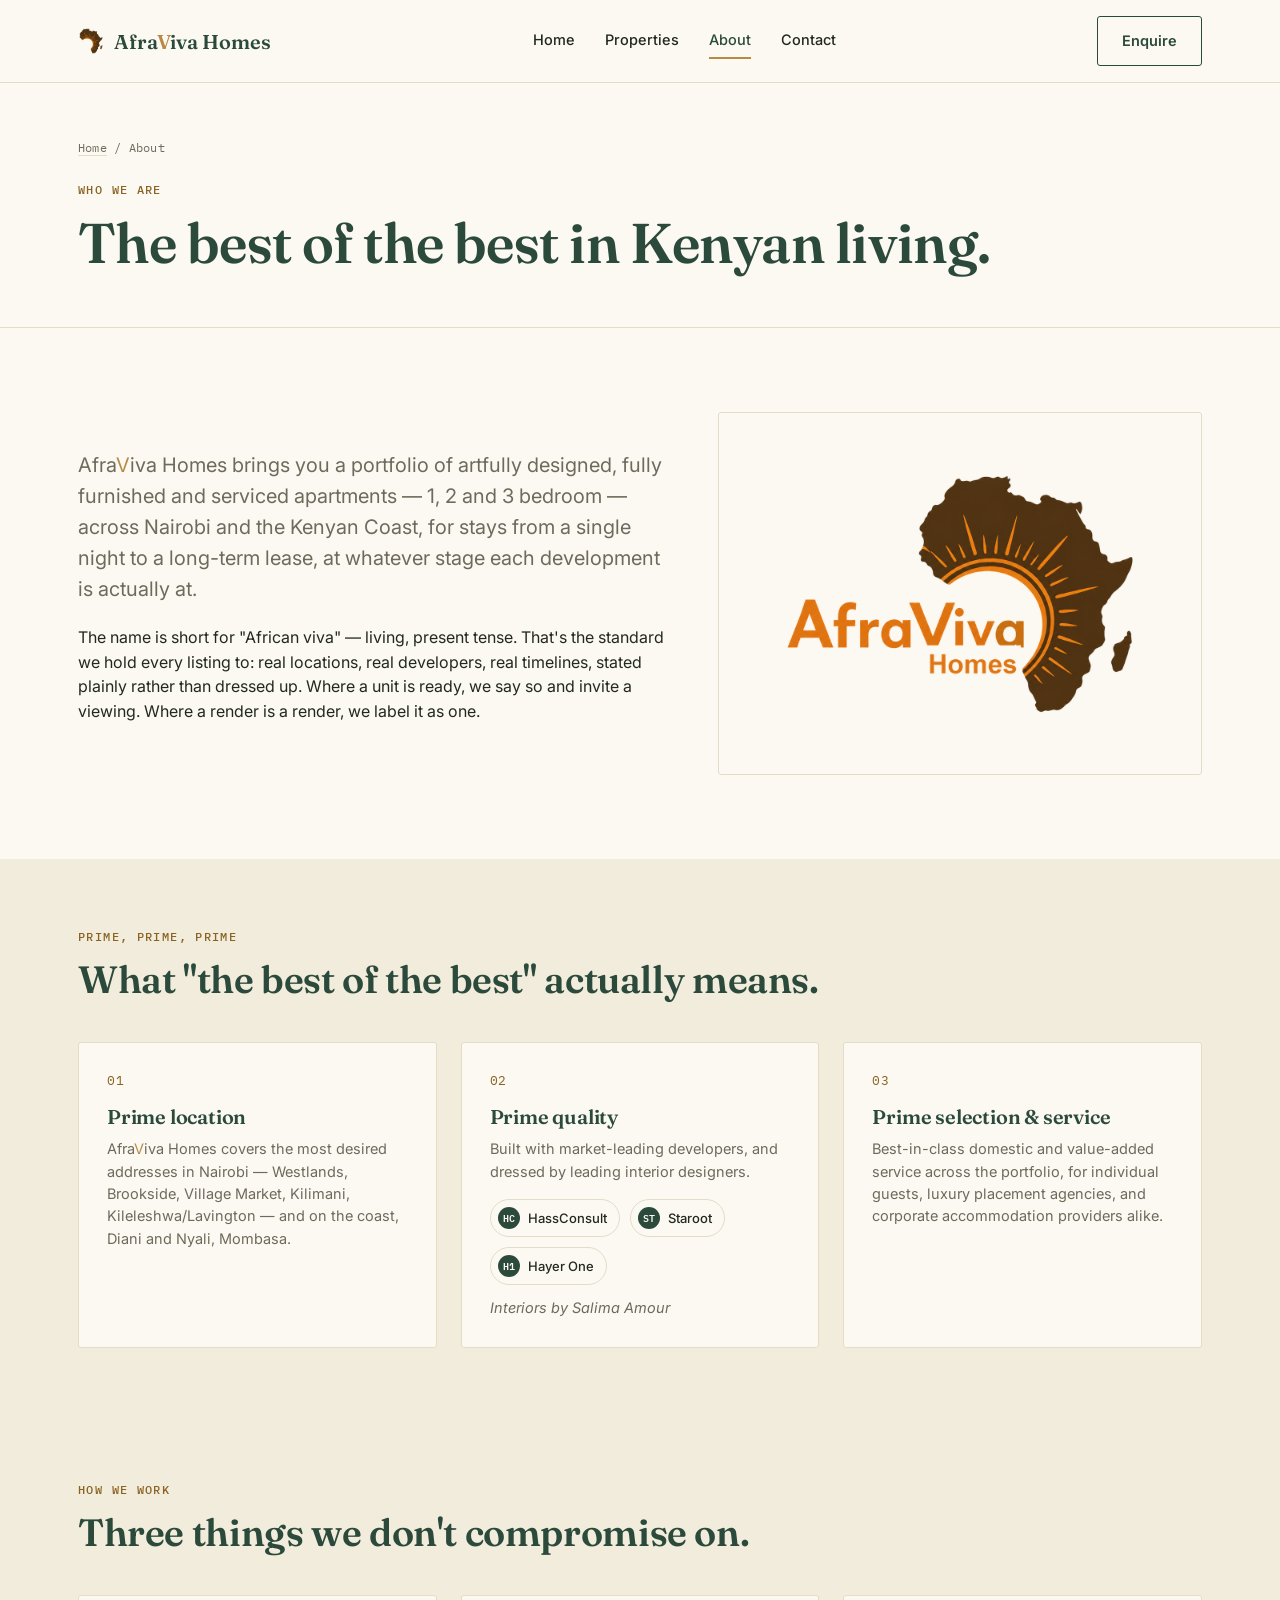
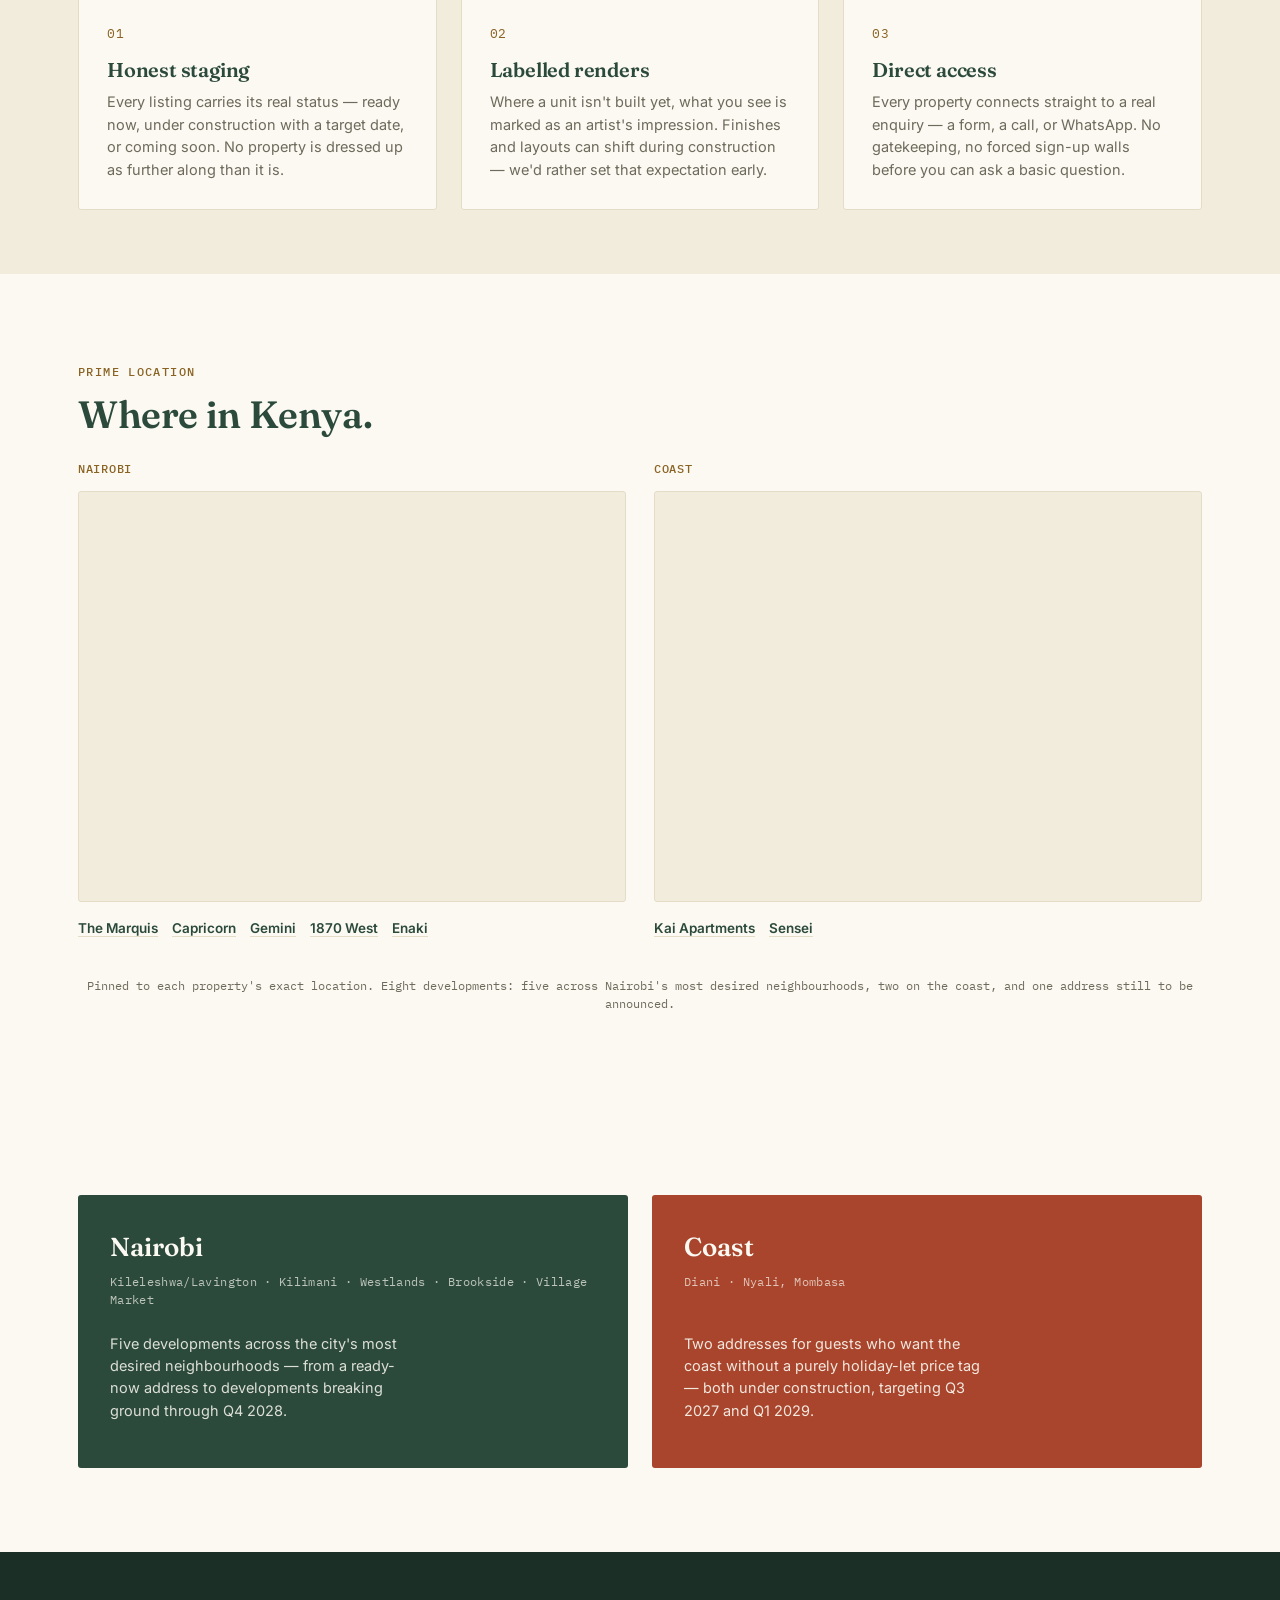
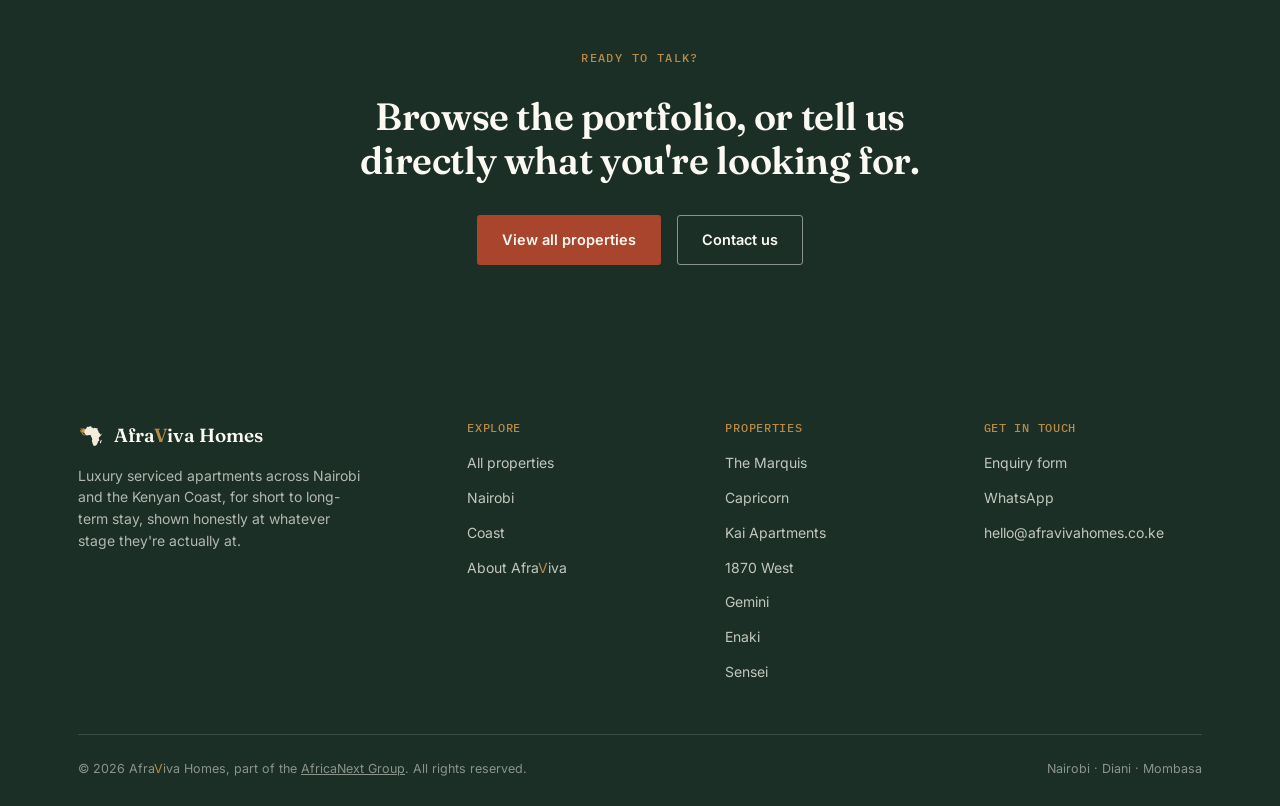
==== commit 4406a859: "Fix accessibility issues: text contrast, filter state, iframe titles - The gold eyebrow/label color " ====
--- a/about.html
+++ b/about.html
@@ -125,6 +125,7 @@
               src="https://www.google.com/maps?saddr=-1.2807,36.7817&daddr=-1.2932,36.7869+to:-1.2592,36.7920+to:-1.2590,36.8028+to:-1.222769,36.786828&output=embed"
               loading="lazy"
               referrerpolicy="no-referrer-when-downgrade"
+              title="Map pinning Afraviva's Nairobi properties"
               aria-label="Map pinning Afraviva's Nairobi properties">
             </iframe>
           </div>
@@ -143,6 +144,7 @@
               src="https://www.google.com/maps?saddr=-4.2950,39.5825&daddr=-4.0600,39.7050&output=embed"
               loading="lazy"
               referrerpolicy="no-referrer-when-downgrade"
+              title="Map pinning Afraviva's Coast properties"
               aria-label="Map pinning Afraviva's Coast properties">
             </iframe>
           </div>
--- a/assets/css/styles.css
+++ b/assets/css/styles.css
@@ -7,6 +7,7 @@
   --forest: #2C4A3B;
   --forest-dark: #1B2F26;
   --gold: #B98A46;
+  --gold-text: #8A6323; /* same gold hue, darkened for text on light backgrounds — --gold itself fails WCAG AA (2.9:1) there */
   --rust: #A8452C;
   --paper: #FBF9F2;
   --paper-alt: #F1ECDC;
@@ -91,7 +92,7 @@
   font-size: 11.5px;
   letter-spacing: 0.12em;
   text-transform: uppercase;
-  color: var(--gold);
+  color: var(--gold-text);
   font-weight: 500;
   margin-bottom: 12px;
 }
@@ -297,7 +298,7 @@
 .map-embed-card iframe{ width: 100%; height: 100%; border: 0; display: block; }
 
 .region-map-grid{ display: grid; grid-template-columns: 1fr 1fr; gap: 28px; }
-.region-map-title{ font-family: var(--f-mono); font-size: 12px; text-transform: uppercase; letter-spacing: 0.06em; color: var(--gold); margin-bottom: 12px; font-weight: 500; }
+.region-map-title{ font-family: var(--f-mono); font-size: 12px; text-transform: uppercase; letter-spacing: 0.06em; color: var(--gold-text); margin-bottom: 12px; font-weight: 500; }
 .region-map .map-embed-card{ aspect-ratio: 4/3; }
 .map-legend{ display: flex; flex-wrap: wrap; gap: 8px 14px; margin-top: 16px; }
 .map-legend li{ font-size: 13.5px; }
@@ -333,7 +334,7 @@
 .about-hero{ display: grid; grid-template-columns: 1.1fr 0.9fr; gap: 48px; align-items: center; }
 .value-grid{ display: grid; grid-template-columns: repeat(3, 1fr); gap: 24px; }
 .value-card{ background: var(--paper); border: 1px solid var(--line); border-radius: var(--radius); padding: 28px; }
-.vc-num{ font-family: var(--f-mono); font-size: 13px; color: var(--gold); margin-bottom: 14px; letter-spacing: 0.04em; }
+.vc-num{ font-family: var(--f-mono); font-size: 13px; color: var(--gold-text); margin-bottom: 14px; letter-spacing: 0.04em; }
 .value-card h3{ margin-bottom: 10px; }
 .value-card p{ font-size: 14.5px; color: var(--muted); margin-bottom: 0; }
 .partner-row{ display: flex; flex-wrap: wrap; gap: 10px; }
@@ -450,7 +451,7 @@
 /* ---------- contact page ---------- */
 .contact-grid{ display: grid; grid-template-columns: 0.9fr 1.1fr; gap: 56px; padding: 56px 0 88px; }
 .contact-info{ display: flex; flex-direction: column; gap: 24px; }
-.ci-block h4{ font-family: var(--f-mono); font-size: 11px; text-transform: uppercase; letter-spacing: 0.05em; color: var(--gold); margin-bottom: 6px; font-weight: 500; }
+.ci-block h4{ font-family: var(--f-mono); font-size: 11px; text-transform: uppercase; letter-spacing: 0.05em; color: var(--gold-text); margin-bottom: 6px; font-weight: 500; }
 .ci-val{ font-size: 16px; font-weight: 600; }
 .contact-form{
   background: var(--paper); border: 1px solid var(--line); border-radius: var(--radius);
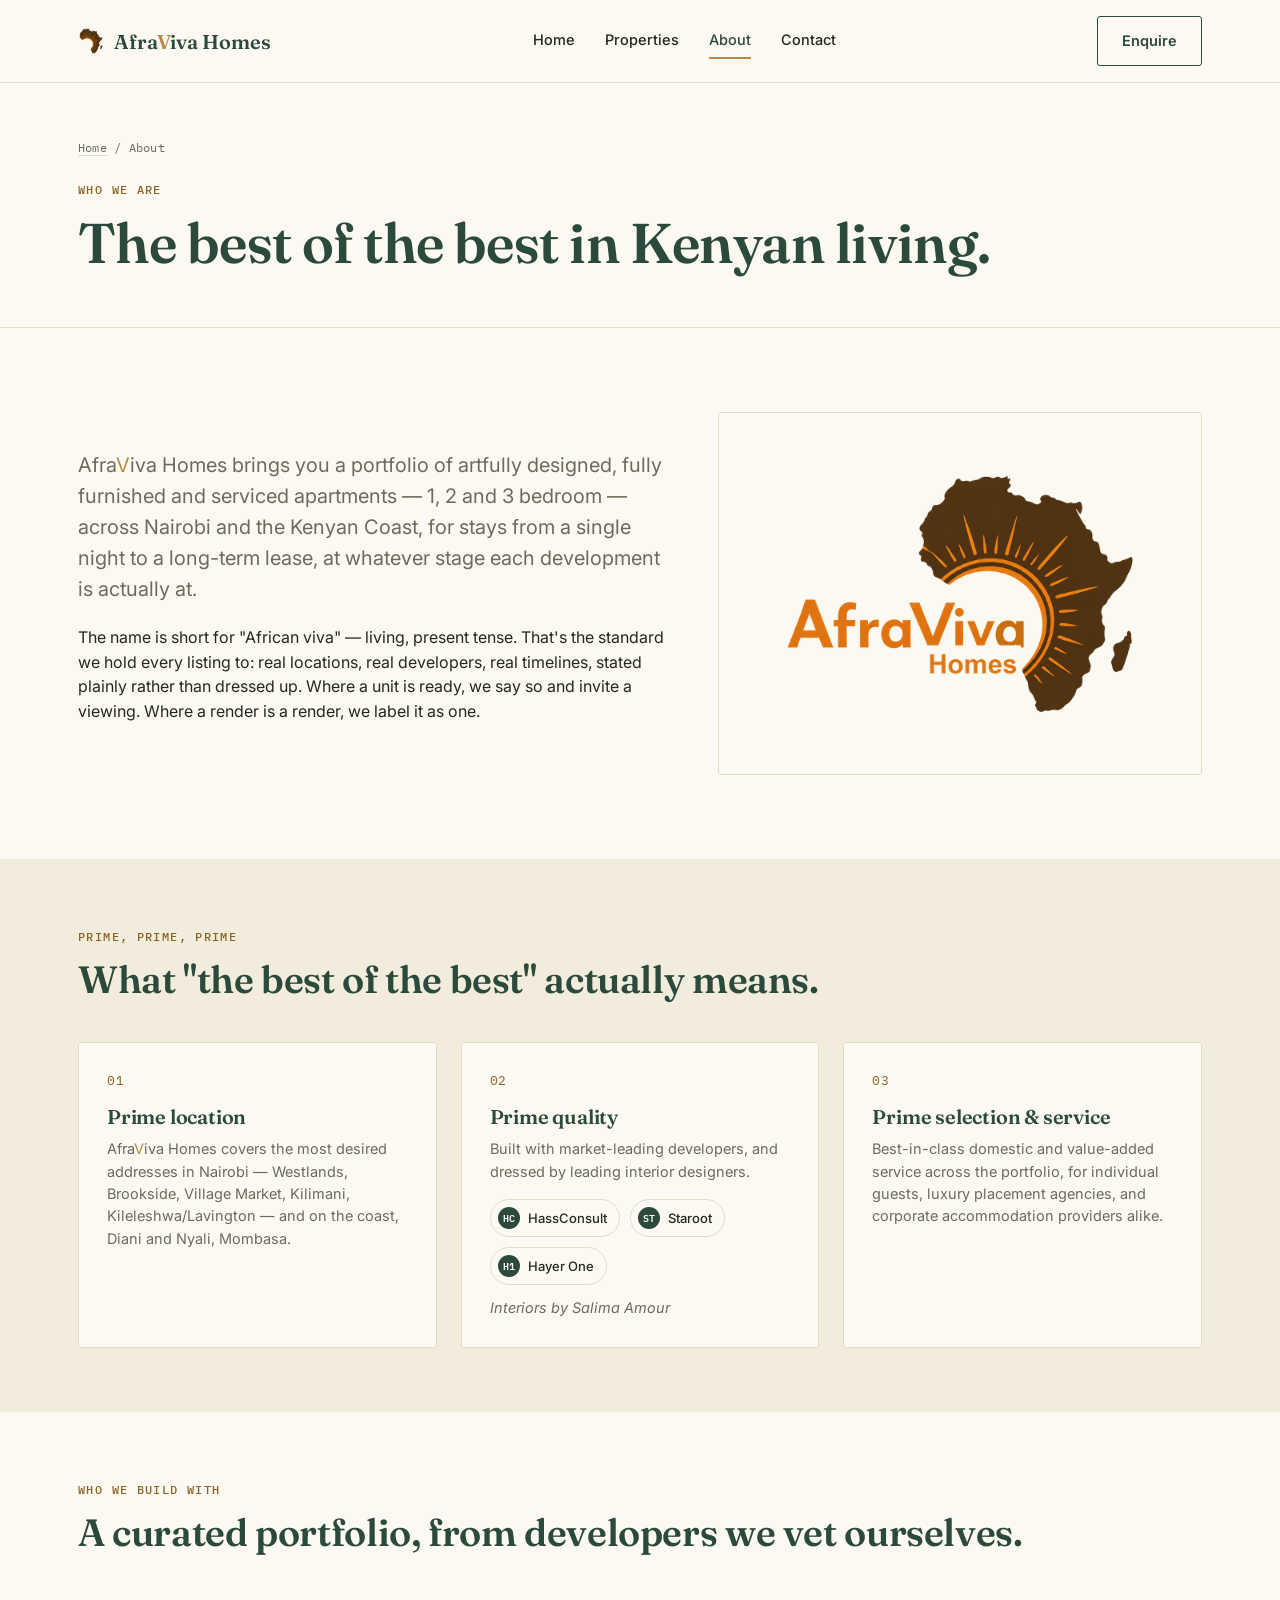
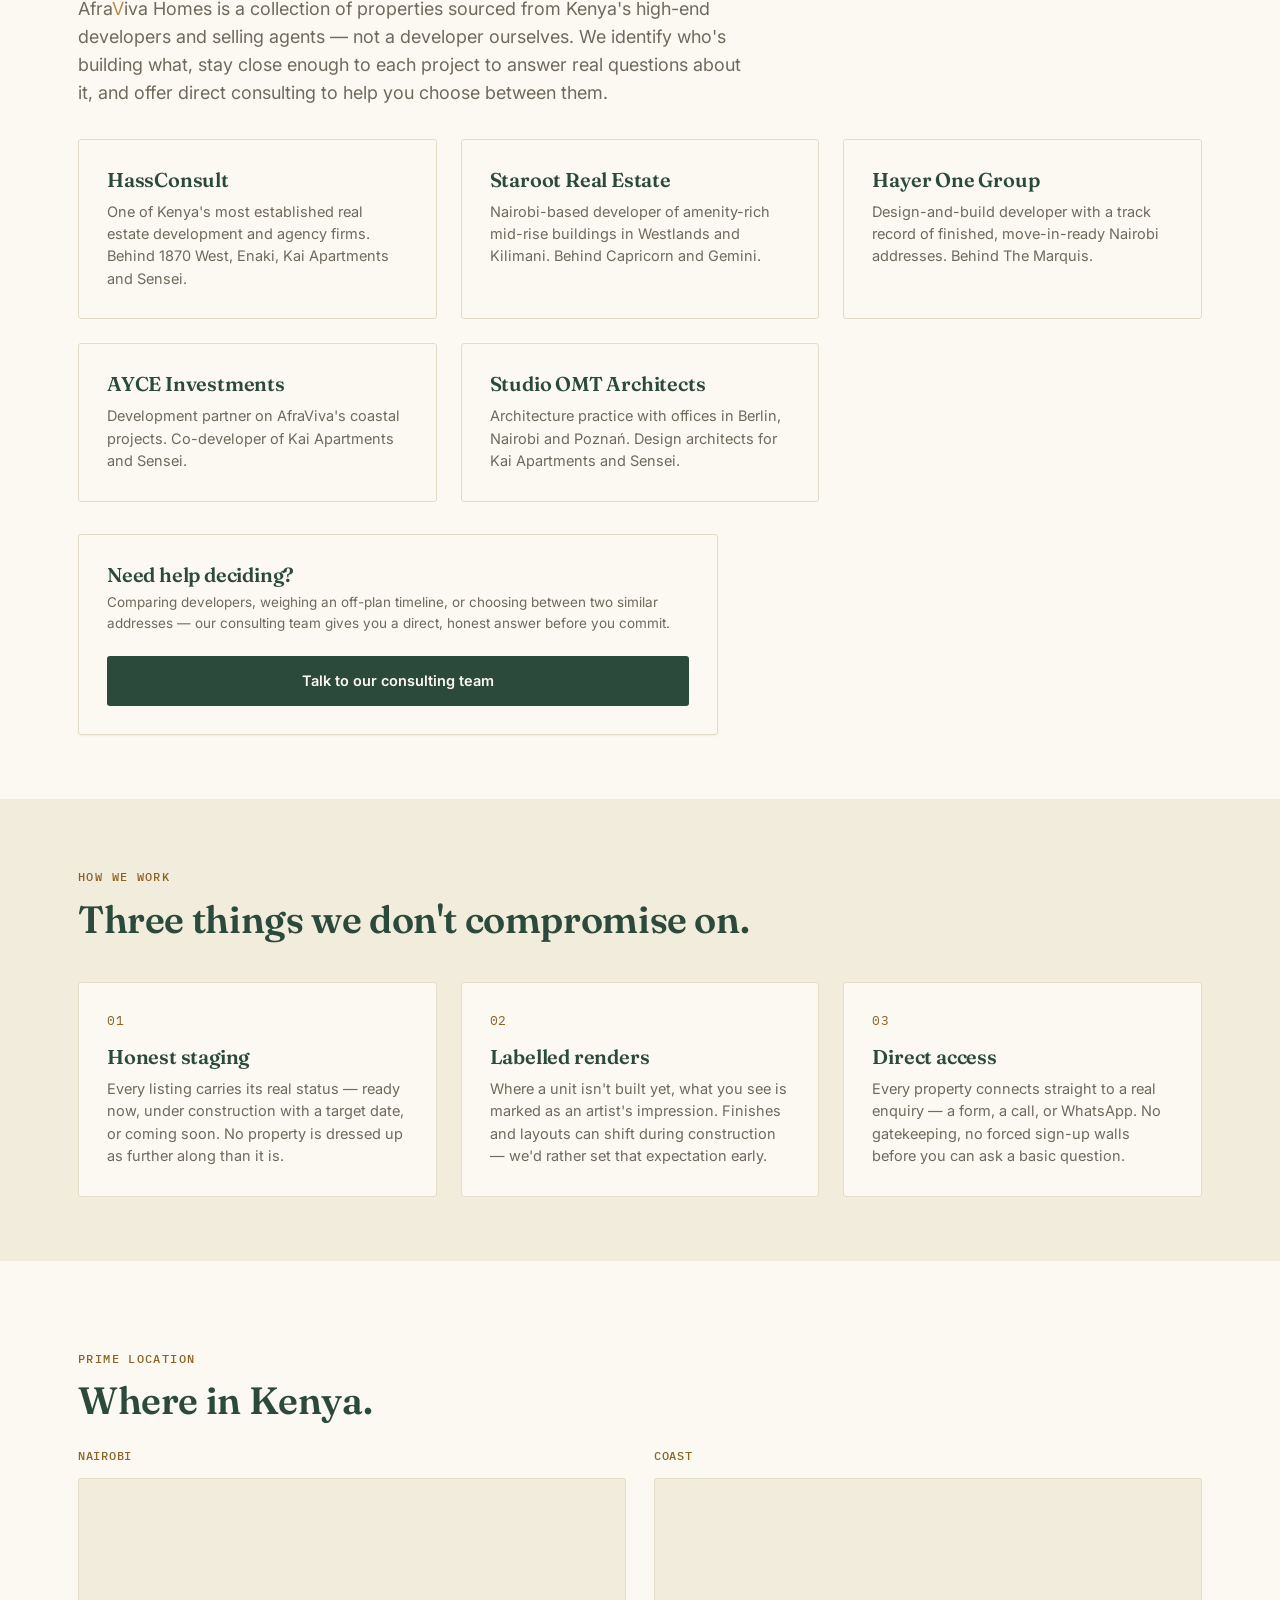
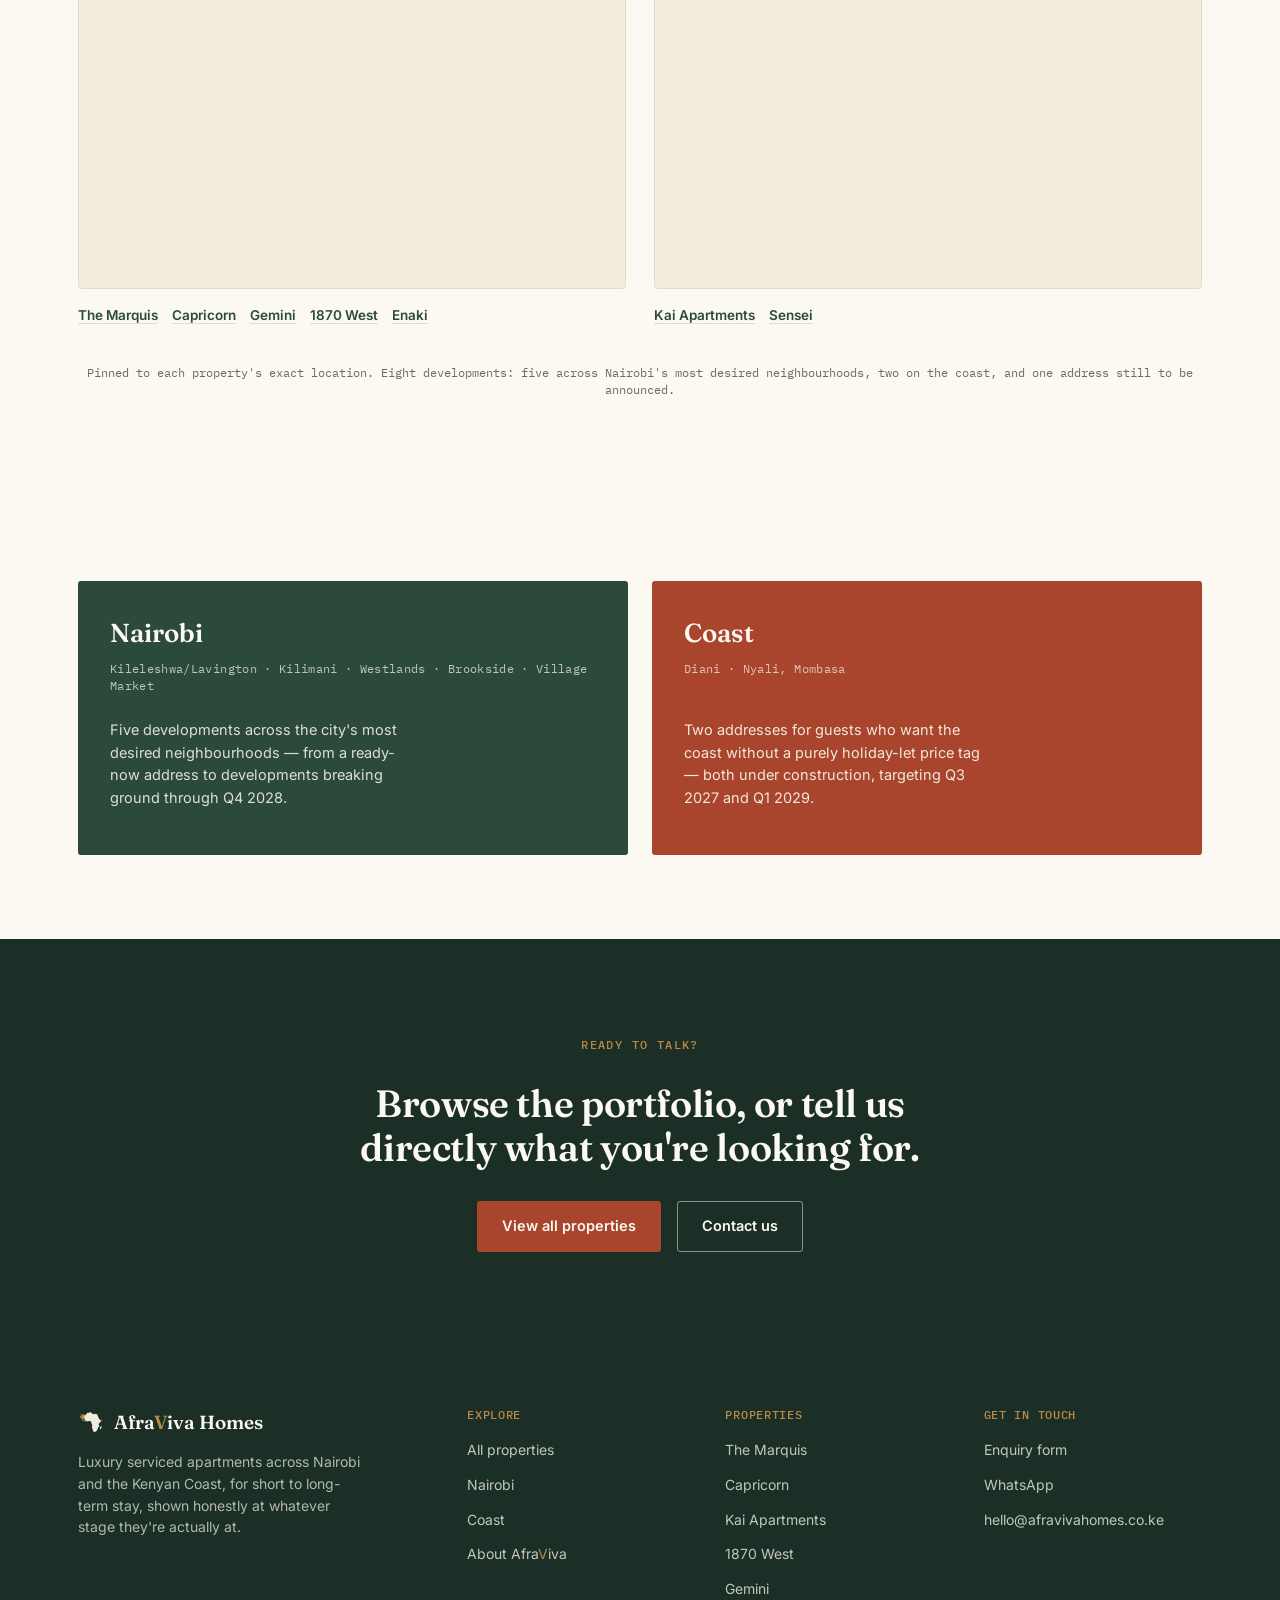
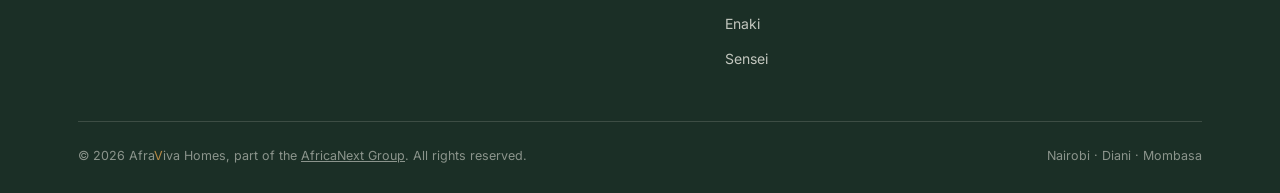
==== commit 73d17292: "Add a "Who we build with" developers & consulting section to About AfraViva curates properties from " ====
--- a/about.html
+++ b/about.html
@@ -81,6 +81,45 @@
     </div>
   </section>
 
+  <section class="section-tight">
+    <div class="wrap">
+      <div class="section-head reveal">
+        <div>
+          <span class="eyebrow">Who we build with</span>
+          <h2>A curated portfolio, from developers we vet ourselves.</h2>
+        </div>
+      </div>
+      <p class="lede" style="max-width:62ch;">Afra<span class="v-flag">V</span>iva Homes is a collection of properties sourced from Kenya's high-end developers and selling agents — not a developer ourselves. We identify who's building what, stay close enough to each project to answer real questions about it, and offer direct consulting to help you choose between them.</p>
+      <div class="value-grid reveal" style="margin-top:32px;">
+        <div class="value-card">
+          <h3>HassConsult</h3>
+          <p>One of Kenya's most established real estate development and agency firms. Behind 1870 West, Enaki, Kai Apartments and Sensei.</p>
+        </div>
+        <div class="value-card">
+          <h3>Staroot Real Estate</h3>
+          <p>Nairobi-based developer of amenity-rich mid-rise buildings in Westlands and Kilimani. Behind Capricorn and Gemini.</p>
+        </div>
+        <div class="value-card">
+          <h3>Hayer One Group</h3>
+          <p>Design-and-build developer with a track record of finished, move-in-ready Nairobi addresses. Behind The Marquis.</p>
+        </div>
+        <div class="value-card">
+          <h3>AYCE Investments</h3>
+          <p>Development partner on AfraViva's coastal projects. Co-developer of Kai Apartments and Sensei.</p>
+        </div>
+        <div class="value-card">
+          <h3>Studio OMT Architects</h3>
+          <p>Architecture practice with offices in Berlin, Nairobi and Poznań. Design architects for Kai Apartments and Sensei.</p>
+        </div>
+      </div>
+      <div class="enquiry-box" style="position:static;margin-top:32px;max-width:640px;">
+        <h3>Need help deciding?</h3>
+        <p class="hint">Comparing developers, weighing an off-plan timeline, or choosing between two similar addresses — our consulting team gives you a direct, honest answer before you commit.</p>
+        <a href="contact.html" class="btn btn-primary">Talk to our consulting team</a>
+      </div>
+    </div>
+  </section>
+
   <section class="section-tight" style="background:var(--paper-alt);">
     <div class="wrap">
       <div class="section-head reveal">
--- a/assets/css/styles.css
+++ b/assets/css/styles.css
@@ -296,6 +296,12 @@
   aspect-ratio: 16/7; background: var(--paper-alt);
 }
 .map-embed-card iframe{ width: 100%; height: 100%; border: 0; display: block; }
+
+.video-embed-card{
+  border: 1px solid var(--line); border-radius: var(--radius); overflow: hidden;
+  aspect-ratio: 16/9; background: #000; max-width: 860px;
+}
+.video-embed-card iframe{ width: 100%; height: 100%; border: 0; display: block; }
 
 .region-map-grid{ display: grid; grid-template-columns: 1fr 1fr; gap: 28px; }
 .region-map-title{ font-family: var(--f-mono); font-size: 12px; text-transform: uppercase; letter-spacing: 0.06em; color: var(--gold-text); margin-bottom: 12px; font-weight: 500; }
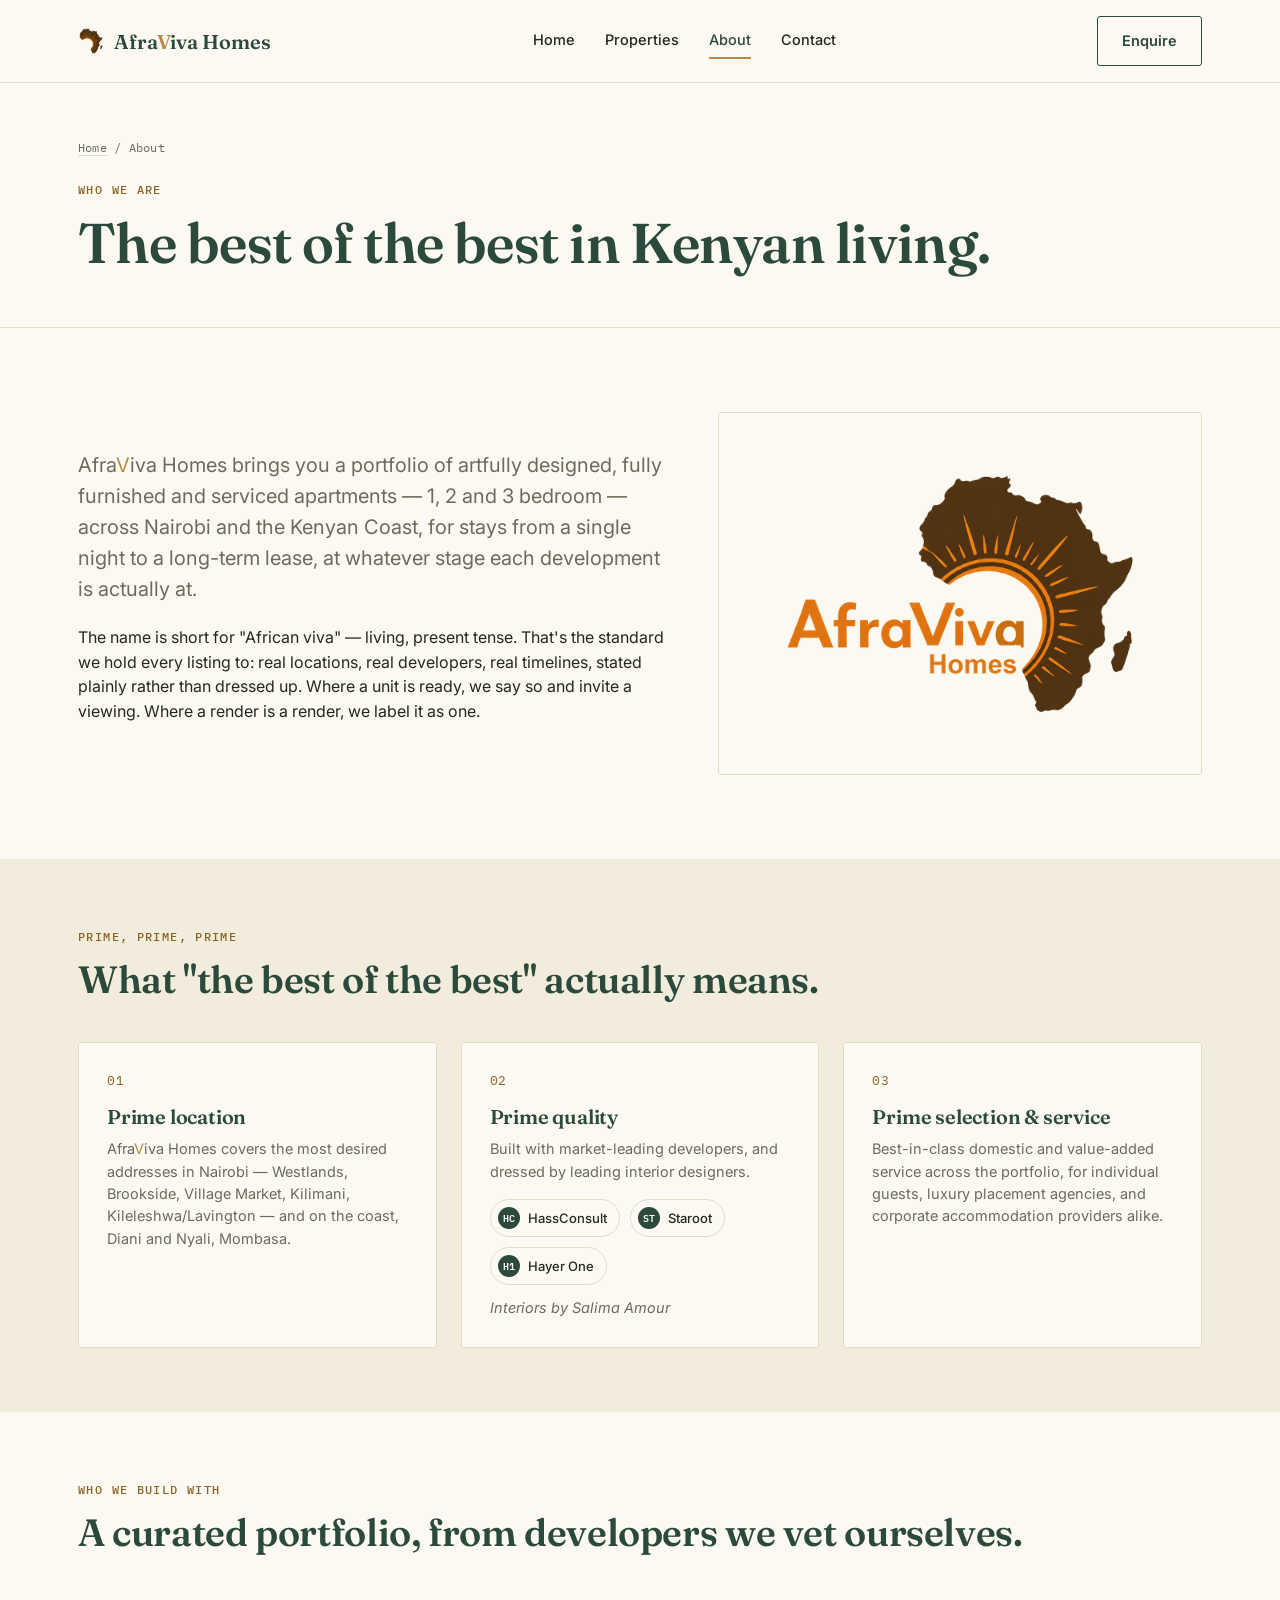
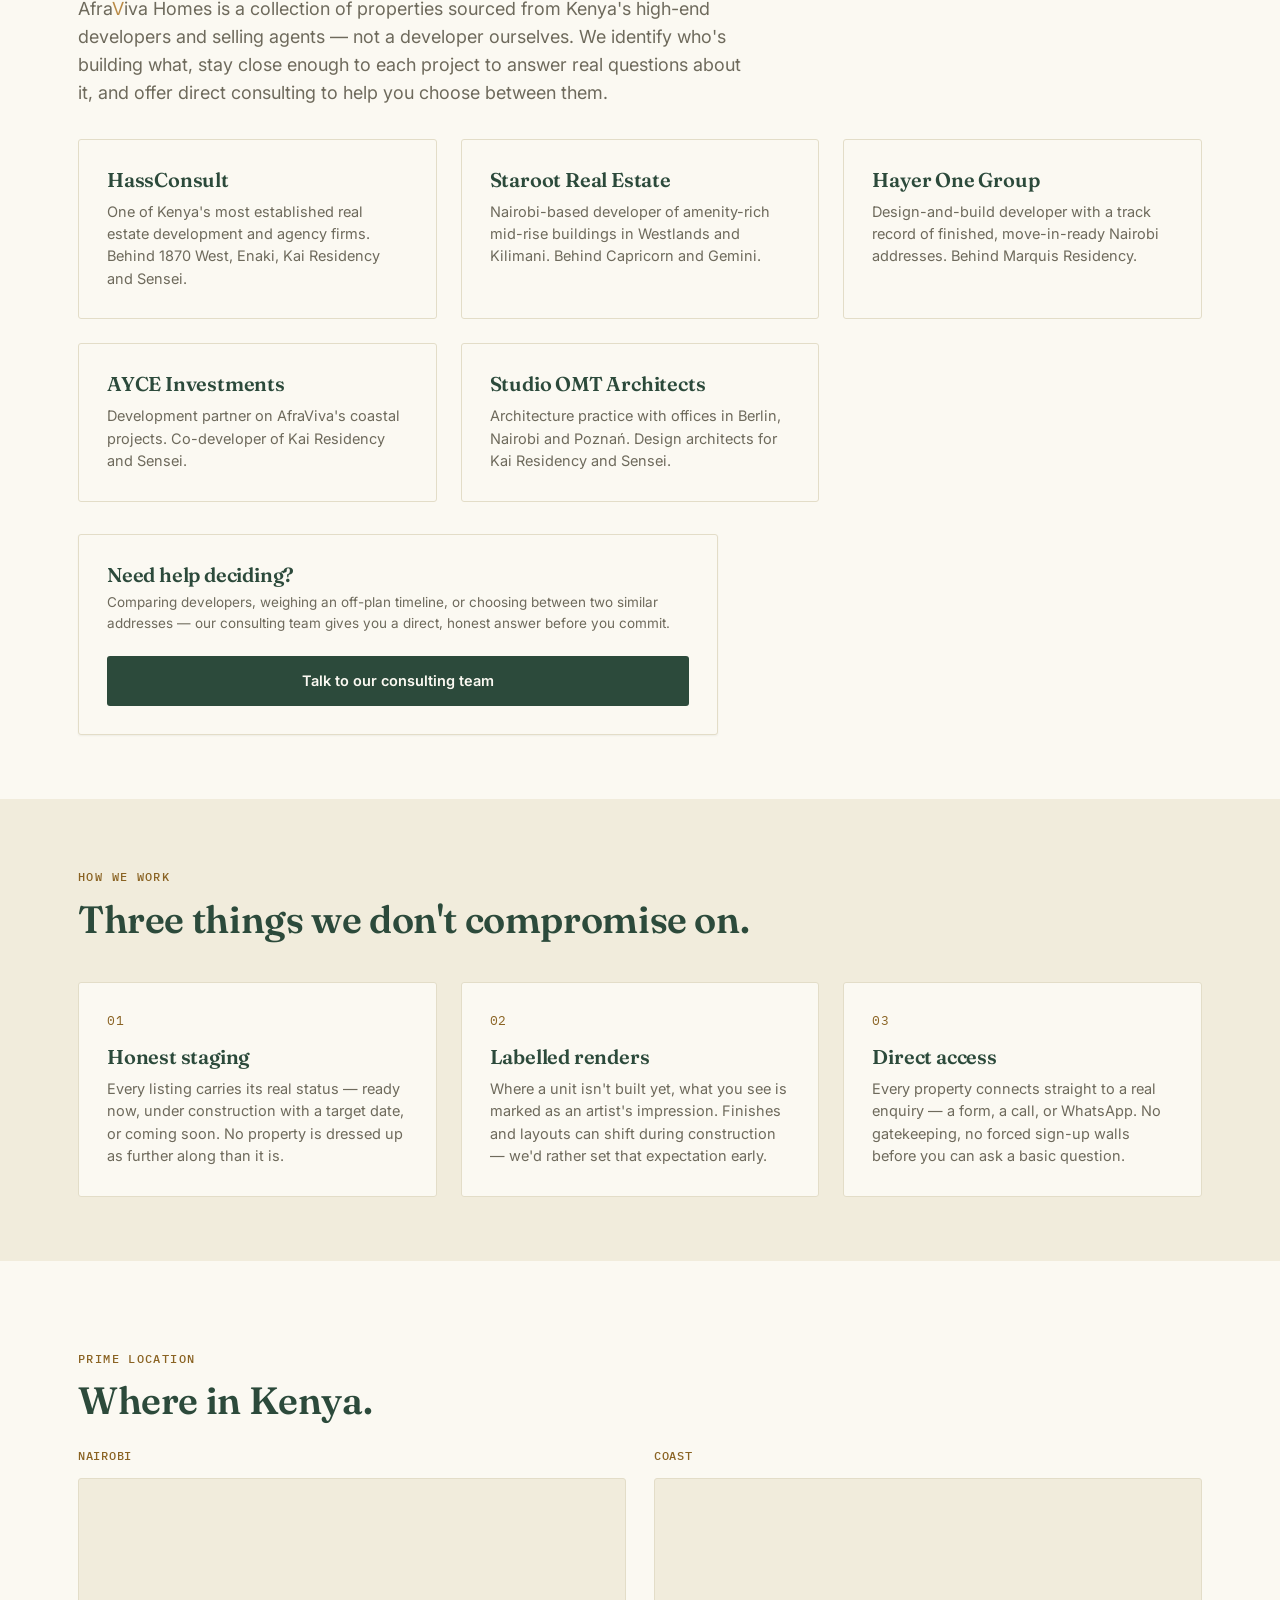
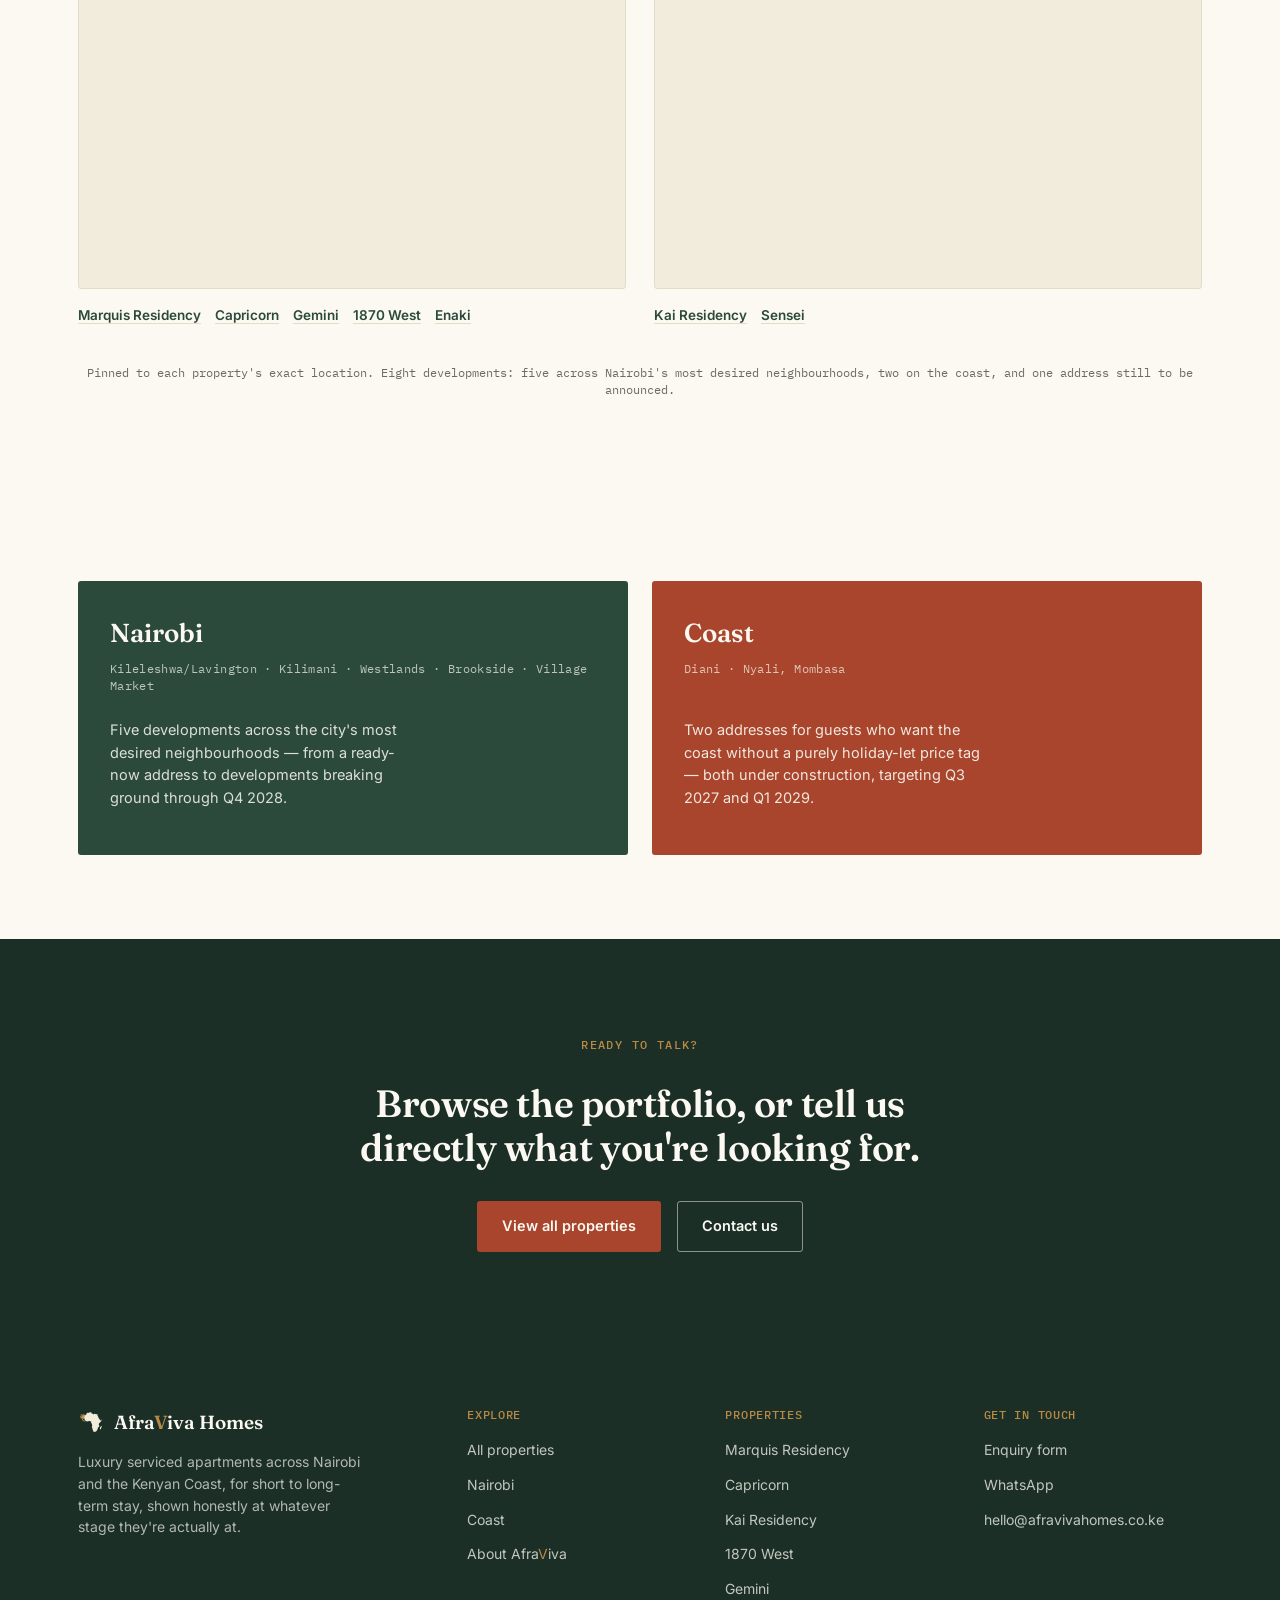
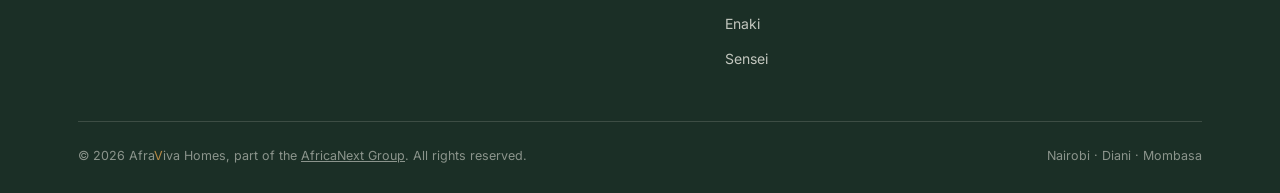
==== commit eec44e02: "Rename The Marquis and Kai Apartments "The Marquis" -> "Marquis Residency", "Kai Apartments" -> "Kai" ====
--- a/about.html
+++ b/about.html
@@ -93,7 +93,7 @@
       <div class="value-grid reveal" style="margin-top:32px;">
         <div class="value-card">
           <h3>HassConsult</h3>
-          <p>One of Kenya's most established real estate development and agency firms. Behind 1870 West, Enaki, Kai Apartments and Sensei.</p>
+          <p>One of Kenya's most established real estate development and agency firms. Behind 1870 West, Enaki, Kai Residency and Sensei.</p>
         </div>
         <div class="value-card">
           <h3>Staroot Real Estate</h3>
@@ -101,15 +101,15 @@
         </div>
         <div class="value-card">
           <h3>Hayer One Group</h3>
-          <p>Design-and-build developer with a track record of finished, move-in-ready Nairobi addresses. Behind The Marquis.</p>
+          <p>Design-and-build developer with a track record of finished, move-in-ready Nairobi addresses. Behind Marquis Residency.</p>
         </div>
         <div class="value-card">
           <h3>AYCE Investments</h3>
-          <p>Development partner on AfraViva's coastal projects. Co-developer of Kai Apartments and Sensei.</p>
+          <p>Development partner on AfraViva's coastal projects. Co-developer of Kai Residency and Sensei.</p>
         </div>
         <div class="value-card">
           <h3>Studio OMT Architects</h3>
-          <p>Architecture practice with offices in Berlin, Nairobi and Poznań. Design architects for Kai Apartments and Sensei.</p>
+          <p>Architecture practice with offices in Berlin, Nairobi and Poznań. Design architects for Kai Residency and Sensei.</p>
         </div>
       </div>
       <div class="enquiry-box" style="position:static;margin-top:32px;max-width:640px;">
@@ -169,7 +169,7 @@
             </iframe>
           </div>
           <ul class="map-legend">
-            <li><a href="property.html?slug=the-marquis">The Marquis</a></li>
+            <li><a href="property.html?slug=the-marquis">Marquis Residency</a></li>
             <li><a href="property.html?slug=capricorn">Capricorn</a></li>
             <li><a href="property.html?slug=gemini">Gemini</a></li>
             <li><a href="property.html?slug=1870-west">1870 West</a></li>
@@ -188,7 +188,7 @@
             </iframe>
           </div>
           <ul class="map-legend">
-            <li><a href="property.html?slug=kai-apartments">Kai Apartments</a></li>
+            <li><a href="property.html?slug=kai-apartments">Kai Residency</a></li>
             <li><a href="property.html?slug=sensei">Sensei</a></li>
           </ul>
         </div>
--- a/assets/css/styles.css
+++ b/assets/css/styles.css
@@ -141,14 +141,48 @@
 
 /* ---------- hero (home) ---------- */
 .hero{ padding: 64px 0 40px; }
-.hero-grid{ display: grid; grid-template-columns: 1.05fr 0.95fr; gap: 56px; align-items: center; }
 .hero h1{ margin-bottom: 20px; }
 .hero h1 em{ font-style: italic; color: var(--gold); }
 .hero-cta{ display: flex; gap: 14px; margin: 28px 0 40px; flex-wrap: wrap; }
-.hero-meta{ display: flex; gap: 40px; }
+.hero-meta{ display: flex; gap: 40px; flex-wrap: wrap; }
 .stat-num{ font-family: var(--f-serif); font-size: 32px; font-weight: 600; color: var(--forest); }
 .stat-label{ font-family: var(--f-mono); font-size: 11.5px; color: var(--muted); text-transform: uppercase; letter-spacing: 0.06em; margin-top: 4px; }
-.hero-art{ border-radius: var(--radius); overflow: hidden; }
+
+/* ---------- hero video background (homepage only) ---------- */
+.hero-video{
+  position: relative; overflow: hidden; padding: 120px 0;
+  min-height: 560px; display: flex; align-items: center;
+  background: var(--forest-dark);
+}
+.hero-video-bg{
+  position: absolute; inset: 0; width: 100%; height: 100%;
+  object-fit: cover; z-index: 0;
+}
+.hero-scrim{
+  position: absolute; inset: 0; z-index: 1;
+  background: linear-gradient(180deg, rgba(27,47,38,0.55), rgba(27,47,38,0.78));
+}
+.hero-content{ position: relative; z-index: 2; max-width: 640px; }
+.hero-video .eyebrow{ color: var(--gold); }
+.hero-video h1{ color: var(--paper); }
+.hero-video .lede{ color: rgba(251,249,242,0.85); }
+.hero-video .stat-num{ color: var(--paper); }
+.hero-video .stat-label{ color: rgba(251,249,242,0.65); }
+.hero-video-toggle{
+  position: absolute; right: 20px; bottom: 20px; z-index: 3;
+  width: 36px; height: 36px; border-radius: 50%;
+  background: rgba(27,47,38,0.55); border: 1px solid rgba(251,249,242,0.4);
+  color: var(--paper); display: flex; align-items: center; justify-content: center;
+  cursor: pointer; transition: background 0.15s ease;
+}
+.hero-video-toggle:hover{ background: rgba(27,47,38,0.8); }
+@media (prefers-reduced-motion: reduce){
+  .hero-video-bg{ display: none; }
+  .hero-video-toggle{ display: none; }
+}
+@media (max-width: 640px){
+  .hero-video{ padding: 88px 0; min-height: 460px; }
+}
 .p-card-art{
   aspect-ratio: 4/3; overflow: hidden; background: var(--paper-alt);
   position: relative; border-radius: var(--radius);
@@ -302,6 +336,7 @@
   aspect-ratio: 16/9; background: #000; max-width: 860px;
 }
 .video-embed-card iframe{ width: 100%; height: 100%; border: 0; display: block; }
+.video-embed-card video{ width: 100%; height: 100%; display: block; object-fit: contain; }
 
 .region-map-grid{ display: grid; grid-template-columns: 1fr 1fr; gap: 28px; }
 .region-map-title{ font-family: var(--f-mono); font-size: 12px; text-transform: uppercase; letter-spacing: 0.06em; color: var(--gold-text); margin-bottom: 12px; font-weight: 500; }
@@ -472,8 +507,7 @@
 
 /* ---------- responsive ---------- */
 @media (max-width: 980px){
-  .hero-grid{ grid-template-columns: 1fr; }
-  .hero-art{ order: -1; }
+  .hero-video{ padding: 84px 0; min-height: 480px; }
   .region-map-grid{ grid-template-columns: 1fr; }
   .grid-properties{ grid-template-columns: repeat(2, 1fr); }
   .about-hero{ grid-template-columns: 1fr; }
@@ -503,7 +537,13 @@
   .grid-properties{ grid-template-columns: 1fr; }
   .amenity-grid{ grid-template-columns: 1fr; }
   .photo-grid{ grid-template-columns: 1fr; }
-  .hero-meta{ gap: 24px; flex-wrap: wrap; }
+  .hero-video{ padding: 56px 0 44px; min-height: 0; }
+  .hero-content{ max-width: none; }
+  .hero-video h1{ font-size: 30px; }
+  .hero-video .lede{ font-size: 15px; line-height: 1.5; }
+  .hero-video .hero-cta{ margin: 20px 0 28px; }
+  .hero-meta{ display: grid; grid-template-columns: repeat(2, 1fr); gap: 18px 20px; }
+  .hero-video-toggle{ right: 14px; bottom: 14px; }
   .cta-actions{ flex-direction: column; align-items: stretch; }
   .footer-grid{ grid-template-columns: 1fr; }
   .footer-bottom{ flex-direction: column; }
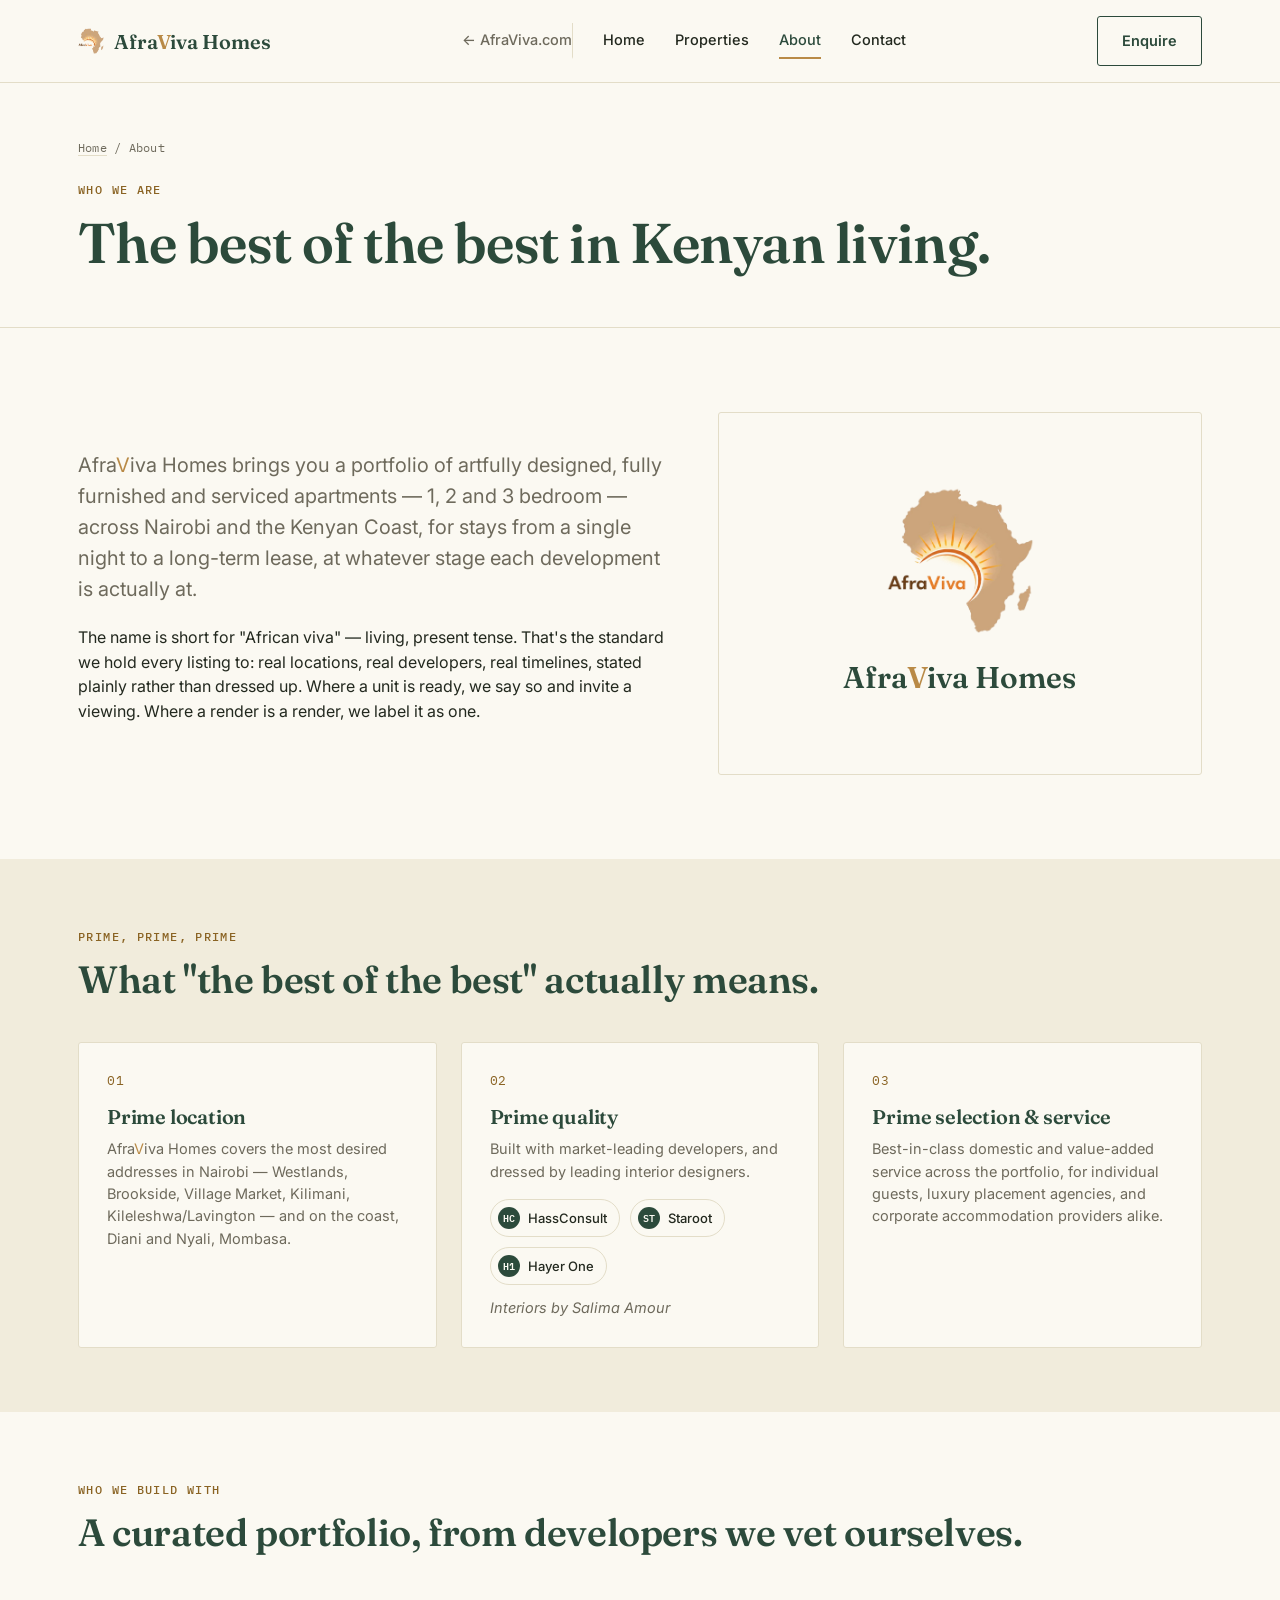
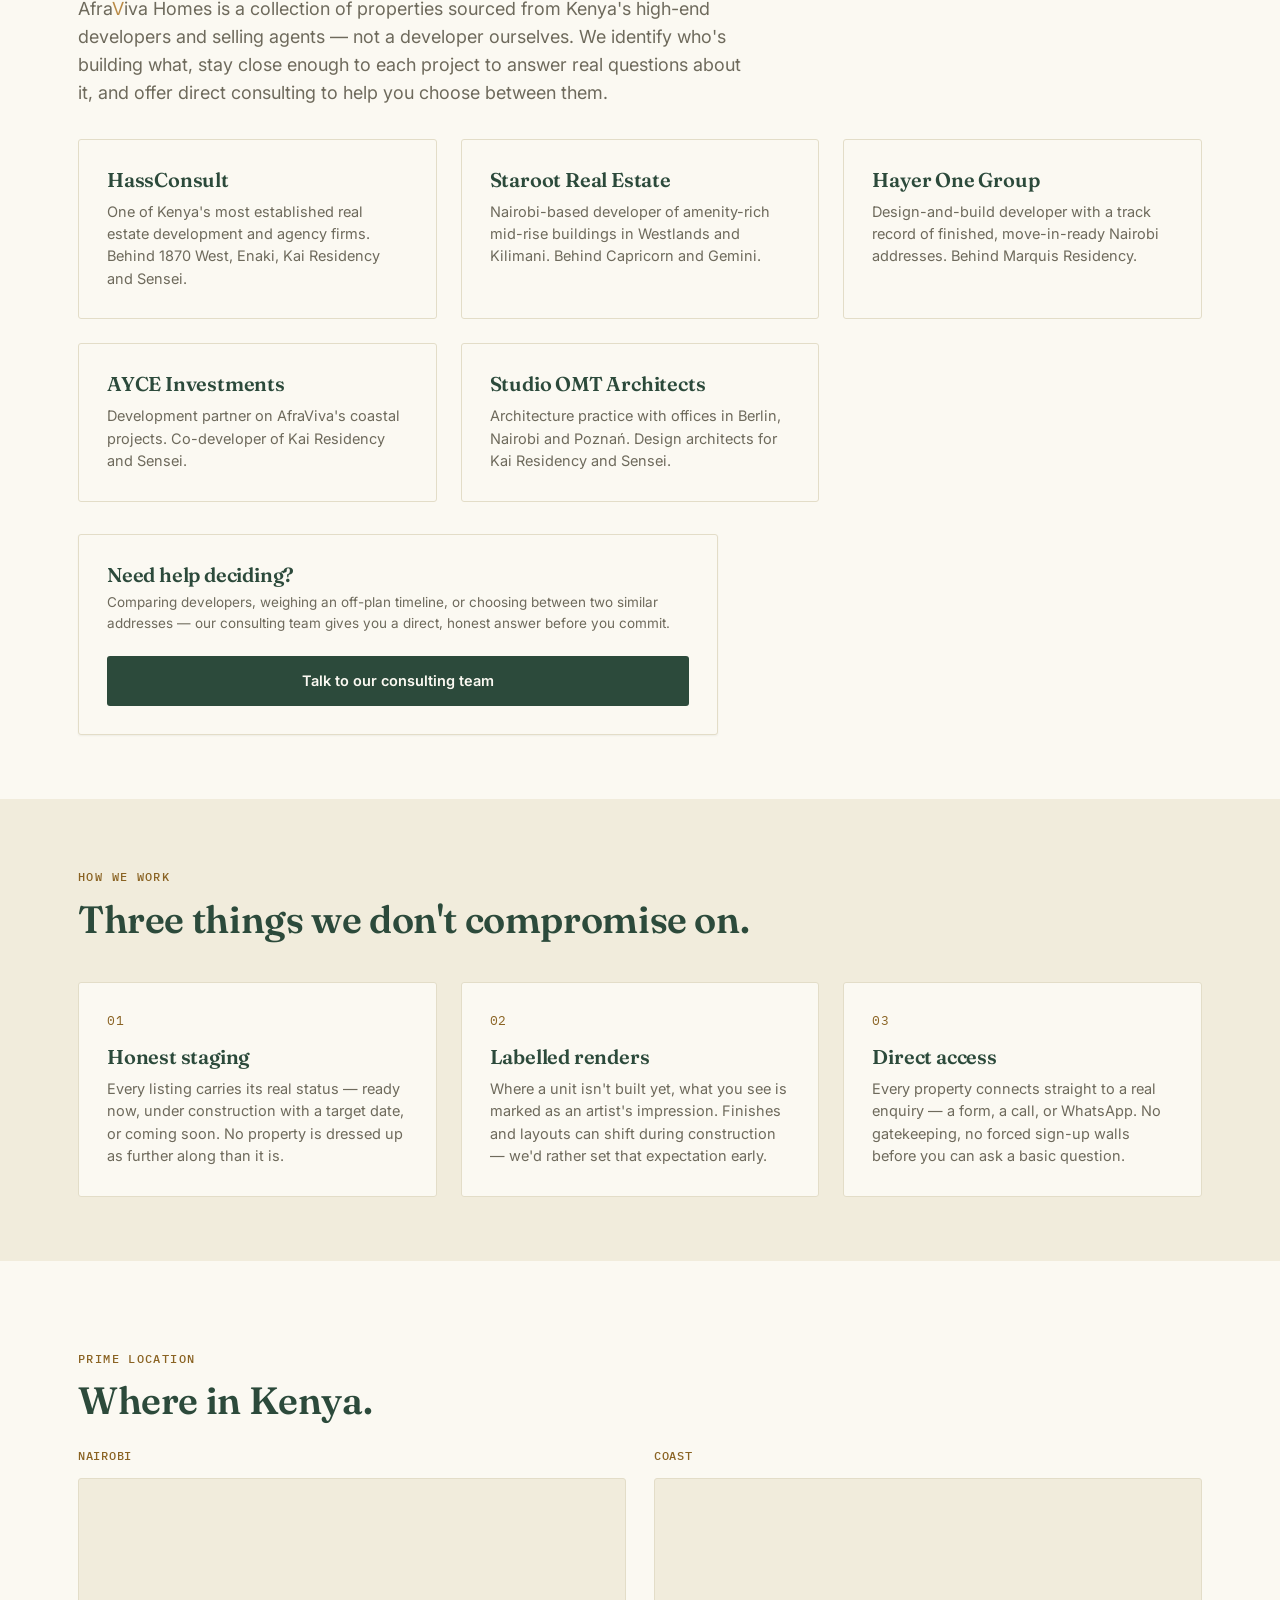
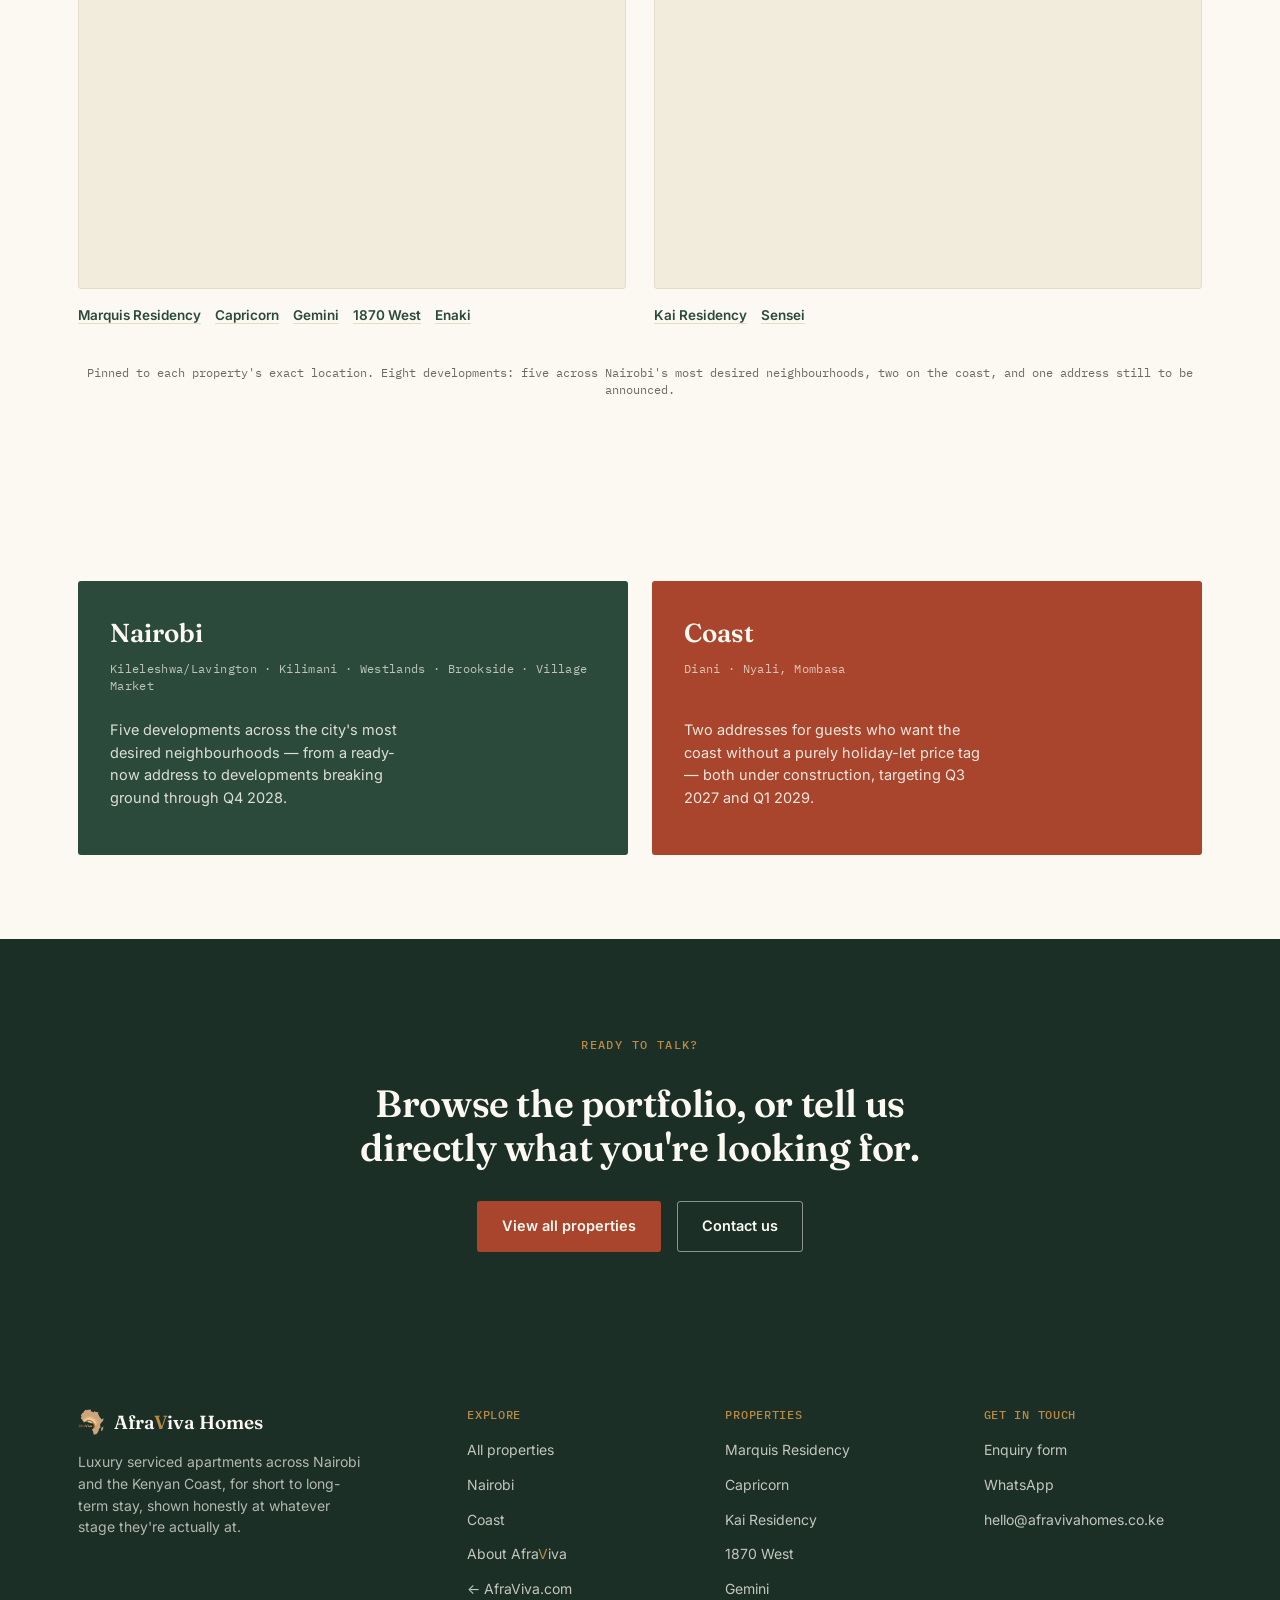
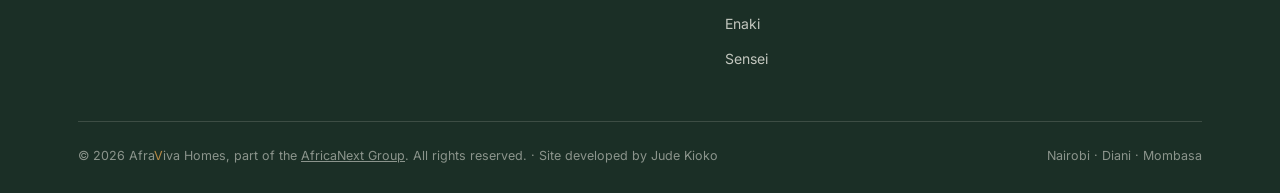
==== commit 4f06dfc0: "Replace the old logo lockup on the About page with the real one The about-logo-card was still using " ====
--- a/about.html
+++ b/about.html
@@ -5,17 +5,17 @@
 <meta name="viewport" content="width=device-width, initial-scale=1.0">
 <title>About — Afraviva Homes</title>
 <meta name="description" content="Afraviva Homes: the best of Kenyan living. A portfolio of luxury serviced apartments across Nairobi and the Kenyan Coast, built with market-leading developers.">
-<link rel="canonical" href="https://judekioko.github.io/afraviva/about.html">
+<link rel="canonical" href="https://homes.afraviva.com/about.html">
 <meta property="og:type" content="website">
 <meta property="og:site_name" content="Afraviva Homes">
 <meta property="og:title" content="About — Afraviva Homes">
 <meta property="og:description" content="Afraviva Homes: the best of Kenyan living. A portfolio of luxury serviced apartments across Nairobi and the Kenyan Coast, built with market-leading developers.">
-<meta property="og:url" content="https://judekioko.github.io/afraviva/about.html">
-<meta property="og:image" content="https://judekioko.github.io/afraviva/assets/img/afraviva-logo-full.png">
+<meta property="og:url" content="https://homes.afraviva.com/about.html">
+<meta property="og:image" content="https://homes.afraviva.com/assets/img/afraviva-logo-full.png">
 <meta name="twitter:card" content="summary_large_image">
 <meta name="twitter:title" content="About — Afraviva Homes">
 <meta name="twitter:description" content="Afraviva Homes: the best of Kenyan living. A portfolio of luxury serviced apartments across Nairobi and the Kenyan Coast, built with market-leading developers.">
-<meta name="twitter:image" content="https://judekioko.github.io/afraviva/assets/img/afraviva-logo-full.png">
+<meta name="twitter:image" content="https://homes.afraviva.com/assets/img/afraviva-logo-full.png">
 <link rel="icon" type="image/svg+xml" href="favicon.svg">
 <link rel="preconnect" href="https://fonts.googleapis.com">
 <link rel="preconnect" href="https://fonts.gstatic.com" crossorigin>
@@ -42,7 +42,10 @@
         <p style="margin-top:20px;">The name is short for "African viva" — living, present tense. That's the standard we hold every listing to: real locations, real developers, real timelines, stated plainly rather than dressed up. Where a unit is ready, we say so and invite a viewing. Where a render is a render, we label it as one.</p>
       </div>
       <div class="about-logo-card">
-        <img src="assets/img/afraviva-logo-full.png" alt="AfraViva Homes">
+        <div style="display:flex;flex-direction:column;align-items:center;gap:20px;">
+          <img src="assets/img/afraviva-logo.png" alt="AfraViva" style="width:150px;height:auto;">
+          <span style="font-family:var(--f-serif);font-weight:600;font-size:30px;color:var(--forest);">Afra<span class="v-flag">V</span>iva Homes</span>
+        </div>
       </div>
     </div>
   </section>
--- a/assets/css/styles.css
+++ b/assets/css/styles.css
@@ -123,6 +123,8 @@
   transition: color 0.15s ease, border-color 0.15s ease;
 }
 .nav-links a:hover, .nav-links a.active{ color: var(--forest); border-color: var(--gold); }
+.nav-back{ color: var(--muted) !important; padding-right: 20px; border-right: 1px solid var(--line); }
+.nav-back:hover{ color: var(--gold-text, var(--gold)) !important; }
 .nav-cta{ display: flex; align-items: center; gap: 14px; }
 .nav-toggle{
   display: none; flex-direction: column; gap: 5px;
@@ -148,26 +150,39 @@
 .stat-num{ font-family: var(--f-serif); font-size: 32px; font-weight: 600; color: var(--forest); }
 .stat-label{ font-family: var(--f-mono); font-size: 11.5px; color: var(--muted); text-transform: uppercase; letter-spacing: 0.06em; margin-top: 4px; }
 
-/* ---------- hero video background (homepage only) ---------- */
-.hero-video{
-  position: relative; overflow: hidden; padding: 120px 0;
-  min-height: 560px; display: flex; align-items: center;
-  background: var(--forest-dark);
-}
+/* ---------- hero: rotating video reel (homepage only) ---------- */
+.hero-reel{
+  position: relative; overflow: hidden; background: var(--forest-dark);
+  display: flex; align-items: center; padding: 64px 40px; min-height: 620px;
+}
+.hero-reel-videos{ position: absolute; inset: 0; z-index: 0; }
 .hero-video-bg{
   position: absolute; inset: 0; width: 100%; height: 100%;
   object-fit: cover; z-index: 0;
 }
+.hero-reel-slide{ opacity: 0; transition: opacity 1s ease; }
+.hero-reel-slide.active{ opacity: 1; z-index: 1; }
 .hero-scrim{
   position: absolute; inset: 0; z-index: 1;
-  background: linear-gradient(180deg, rgba(27,47,38,0.55), rgba(27,47,38,0.78));
-}
-.hero-content{ position: relative; z-index: 2; max-width: 640px; }
-.hero-video .eyebrow{ color: var(--gold); }
-.hero-video h1{ color: var(--paper); }
-.hero-video .lede{ color: rgba(251,249,242,0.85); }
-.hero-video .stat-num{ color: var(--paper); }
-.hero-video .stat-label{ color: rgba(251,249,242,0.65); }
+  background: linear-gradient(100deg, rgba(27,47,38,0.66) 0%, rgba(27,47,38,0.42) 30%, rgba(27,47,38,0.14) 58%, rgba(27,47,38,0.05) 100%),
+              linear-gradient(0deg, rgba(27,47,38,0.45) 0%, rgba(27,47,38,0) 30%);
+}
+.hero-content{ position: relative; z-index: 2; max-width: 480px; }
+.hero-reel .wrap{ margin: 0; }
+.hero-reel .eyebrow{ color: var(--gold); text-shadow: 0 1px 12px rgba(0,0,0,0.5); }
+.hero-reel h1{ color: var(--paper); text-shadow: 0 2px 16px rgba(0,0,0,0.45); }
+.hero-reel .lede{ color: rgba(251,249,242,0.9); text-shadow: 0 1px 10px rgba(0,0,0,0.4); }
+.hero-reel .stat-num{ color: var(--paper); text-shadow: 0 1px 10px rgba(0,0,0,0.4); }
+.hero-reel .stat-label{ color: rgba(251,249,242,0.75); text-shadow: 0 1px 8px rgba(0,0,0,0.4); }
+.hero-reel-caption{
+  position: absolute; left: 40px; bottom: 24px; z-index: 3;
+  display: flex; flex-direction: column; gap: 2px;
+}
+.hero-reel-name{ font-family: var(--f-serif); font-size: 18px; font-weight: 600; color: var(--paper); }
+.hero-reel-sub{
+  font-family: var(--f-mono); font-size: 11px; text-transform: uppercase;
+  letter-spacing: 0.05em; color: rgba(251,249,242,0.7);
+}
 .hero-video-toggle{
   position: absolute; right: 20px; bottom: 20px; z-index: 3;
   width: 36px; height: 36px; border-radius: 50%;
@@ -180,8 +195,13 @@
   .hero-video-bg{ display: none; }
   .hero-video-toggle{ display: none; }
 }
+
+@media (max-width: 900px){
+  .hero-reel{ min-height: 0; }
+}
 @media (max-width: 640px){
-  .hero-video{ padding: 88px 0; min-height: 460px; }
+  .hero-reel{ padding: 56px 24px 60px; }
+  .hero-reel-caption{ left: 24px; bottom: 16px; }
 }
 .p-card-art{
   aspect-ratio: 4/3; overflow: hidden; background: var(--paper-alt);
@@ -331,12 +351,36 @@
 }
 .map-embed-card iframe{ width: 100%; height: 100%; border: 0; display: block; }
 
+/* ---------- in the neighbourhood ---------- */
+.n-tabs{ display: flex; gap: 8px; flex-wrap: wrap; }
+.n-tab{ display: inline-flex; align-items: center; gap: 7px; }
+.n-tab svg{ width: 16px; height: 16px; flex-shrink: 0; }
+.neighbourhood-panel{ display: grid; grid-template-columns: 1.4fr 1fr; gap: 24px; align-items: start; }
+.n-map{ aspect-ratio: 4/3; }
+.n-recs{
+  background: var(--paper); border: 1px solid var(--line); border-radius: var(--radius);
+  padding: 22px 24px; height: 100%;
+}
+.n-recs-label{ font-family: var(--f-mono); font-size: 11px; text-transform: uppercase; letter-spacing: 0.05em; color: var(--muted); margin-bottom: 14px; }
+.n-rec-list{ list-style: none; margin: 0; padding: 0; display: flex; flex-direction: column; gap: 14px; }
+.n-rec-item{ display: flex; flex-direction: column; gap: 2px; padding-bottom: 14px; border-bottom: 1px solid var(--line); }
+.n-rec-item:last-child{ border-bottom: none; padding-bottom: 0; }
+.n-rec-name{ font-weight: 600; font-size: 14.5px; color: var(--ink); }
+.n-rec-note{ font-size: 13px; color: var(--muted); }
+.n-recs-empty{ color: var(--muted); font-size: 14px; }
+
 .video-embed-card{
   border: 1px solid var(--line); border-radius: var(--radius); overflow: hidden;
   aspect-ratio: 16/9; background: #000; max-width: 860px;
 }
 .video-embed-card iframe{ width: 100%; height: 100%; border: 0; display: block; }
 .video-embed-card video{ width: 100%; height: 100%; display: block; object-fit: contain; }
+.video-embed-card-portrait{ aspect-ratio: 9/16; max-width: 360px; }
+.video-grid{ display: flex; flex-wrap: wrap; gap: 28px; }
+.video-label{
+  font-family: var(--f-mono); font-size: 12px; text-transform: uppercase;
+  letter-spacing: 0.06em; color: var(--gold-text); margin-bottom: 12px; font-weight: 500;
+}
 
 .region-map-grid{ display: grid; grid-template-columns: 1fr 1fr; gap: 28px; }
 .region-map-title{ font-family: var(--f-mono); font-size: 12px; text-transform: uppercase; letter-spacing: 0.06em; color: var(--gold-text); margin-bottom: 12px; font-weight: 500; }
@@ -409,7 +453,7 @@
 /* ---------- property detail page ---------- */
 .p-hero{ background: var(--paper-alt); }
 .p-hero-art{ width: 100%; aspect-ratio: 16/6; overflow: hidden; }
-.p-hero-art svg, .p-hero-art img{ width: 100%; height: 100%; display: block; object-fit: cover; }
+.p-hero-art svg, .p-hero-art img, .p-hero-art video{ width: 100%; height: 100%; display: block; object-fit: cover; }
 .p-hero-info{ padding: 36px 28px 44px; }
 .p-name{ margin: 8px 0 10px; }
 .p-loc{ font-family: var(--f-mono); font-size: 13px; color: var(--muted); margin-bottom: 16px; }
@@ -443,16 +487,45 @@
 .pricing-card h3{ margin-bottom: 4px; }
 .pricing-card .spec-list{ margin-top: 10px; }
 .pricing-card .spec-row{ font-size: 13.5px; padding: 11px 0; }
-.photo-grid{ display: grid; grid-template-columns: repeat(3, 1fr); gap: 12px; }
-.photo-item{
-  position: relative; aspect-ratio: 4/3; overflow: hidden; border-radius: var(--radius);
-  border: 1px solid var(--line); background: var(--paper-alt);
-}
-.photo-item img{ width: 100%; height: 100%; object-fit: cover; display: block; }
 .photo-caption{
   position: absolute; left: 0; right: 0; bottom: 0;
   padding: 7px 10px; font-size: 12.5px; font-weight: 600; color: #fff;
   background: linear-gradient(0deg, rgba(0,0,0,0.62), rgba(0,0,0,0));
+}
+
+.gallery-carousel{
+  position: relative; border-radius: var(--radius); overflow: hidden;
+  border: 1px solid var(--line); background: var(--paper-alt);
+}
+.gc-track{ position: relative; aspect-ratio: 16/9; }
+.gc-slide{
+  position: absolute; inset: 0; opacity: 0; transition: opacity 0.6s ease;
+  pointer-events: none;
+}
+.gc-slide.active{ opacity: 1; pointer-events: auto; }
+.gc-slide img{ width: 100%; height: 100%; object-fit: cover; display: block; }
+.gc-slide .photo-caption{ font-size: 13.5px; padding: 10px 14px; }
+.gc-arrow{
+  position: absolute; top: 50%; transform: translateY(-50%); z-index: 3;
+  width: 38px; height: 38px; border-radius: 50%;
+  background: rgba(27,47,38,0.55); border: 1px solid rgba(251,249,242,0.4);
+  color: var(--paper); display: flex; align-items: center; justify-content: center;
+  cursor: pointer; transition: background 0.15s ease; font-size: 19px; line-height: 1;
+}
+.gc-arrow:hover{ background: rgba(27,47,38,0.8); }
+.gc-prev{ left: 14px; }
+.gc-next{ right: 14px; }
+.gc-dots{
+  position: absolute; left: 0; right: 0; bottom: 14px; z-index: 3;
+  display: flex; justify-content: center; gap: 7px;
+}
+.gc-dot{
+  width: 7px; height: 7px; border-radius: 50%; background: rgba(251,249,242,0.5);
+  border: none; padding: 0; cursor: pointer; transition: background 0.15s ease, transform 0.15s ease;
+}
+.gc-dot.active{ background: var(--paper); transform: scale(1.3); }
+@media (prefers-reduced-motion: reduce){
+  .gc-slide{ transition: none; }
 }
 
 .enquiry-box{
@@ -507,7 +580,6 @@
 
 /* ---------- responsive ---------- */
 @media (max-width: 980px){
-  .hero-video{ padding: 84px 0; min-height: 480px; }
   .region-map-grid{ grid-template-columns: 1fr; }
   .grid-properties{ grid-template-columns: repeat(2, 1fr); }
   .about-hero{ grid-template-columns: 1fr; }
@@ -516,11 +588,12 @@
   .trust-grid{ grid-template-columns: repeat(2, 1fr); gap: 32px; }
   .footer-grid{ grid-template-columns: 1fr 1fr; }
   .p-body-grid{ grid-template-columns: 1fr; }
+  .neighbourhood-panel{ grid-template-columns: 1fr; }
+  .n-map{ aspect-ratio: 16/9; }
   .enquiry-box{ position: static; }
   .contact-grid{ grid-template-columns: 1fr; }
   .montage-strip{ grid-template-columns: 1fr; }
   .amenity-grid{ grid-template-columns: 1fr 1fr; }
-  .photo-grid{ grid-template-columns: 1fr 1fr; }
 }
 
 @media (max-width: 640px){
@@ -532,18 +605,22 @@
   }
   .nav-links.open{ display: flex; }
   .nav-links a{ width: 100%; padding: 14px 0; border-bottom: 1px solid var(--line); }
+  .nav-back{ border-right: none !important; }
   .nav-toggle{ display: flex; }
   .nav-cta .btn-ghost{ padding: 9px 14px; font-size: 13px; }
   .grid-properties{ grid-template-columns: 1fr; }
   .amenity-grid{ grid-template-columns: 1fr; }
-  .photo-grid{ grid-template-columns: 1fr; }
-  .hero-video{ padding: 56px 0 44px; min-height: 0; }
+  .gc-track{ aspect-ratio: 4/3; }
+  .gc-arrow{ width: 32px; height: 32px; font-size: 16px; }
+  .gc-prev{ left: 10px; }
+  .gc-next{ right: 10px; }
   .hero-content{ max-width: none; }
-  .hero-video h1{ font-size: 30px; }
-  .hero-video .lede{ font-size: 15px; line-height: 1.5; }
-  .hero-video .hero-cta{ margin: 20px 0 28px; }
+  .hero-reel h1{ font-size: 30px; }
+  .hero-reel .lede{ font-size: 15px; line-height: 1.5; }
+  .hero-reel .hero-cta{ margin: 20px 0 28px; }
   .hero-meta{ display: grid; grid-template-columns: repeat(2, 1fr); gap: 18px 20px; }
   .hero-video-toggle{ right: 14px; bottom: 14px; }
+  .hero-embed-frame{ max-width: none; }
   .cta-actions{ flex-direction: column; align-items: stretch; }
   .footer-grid{ grid-template-columns: 1fr; }
   .footer-bottom{ flex-direction: column; }
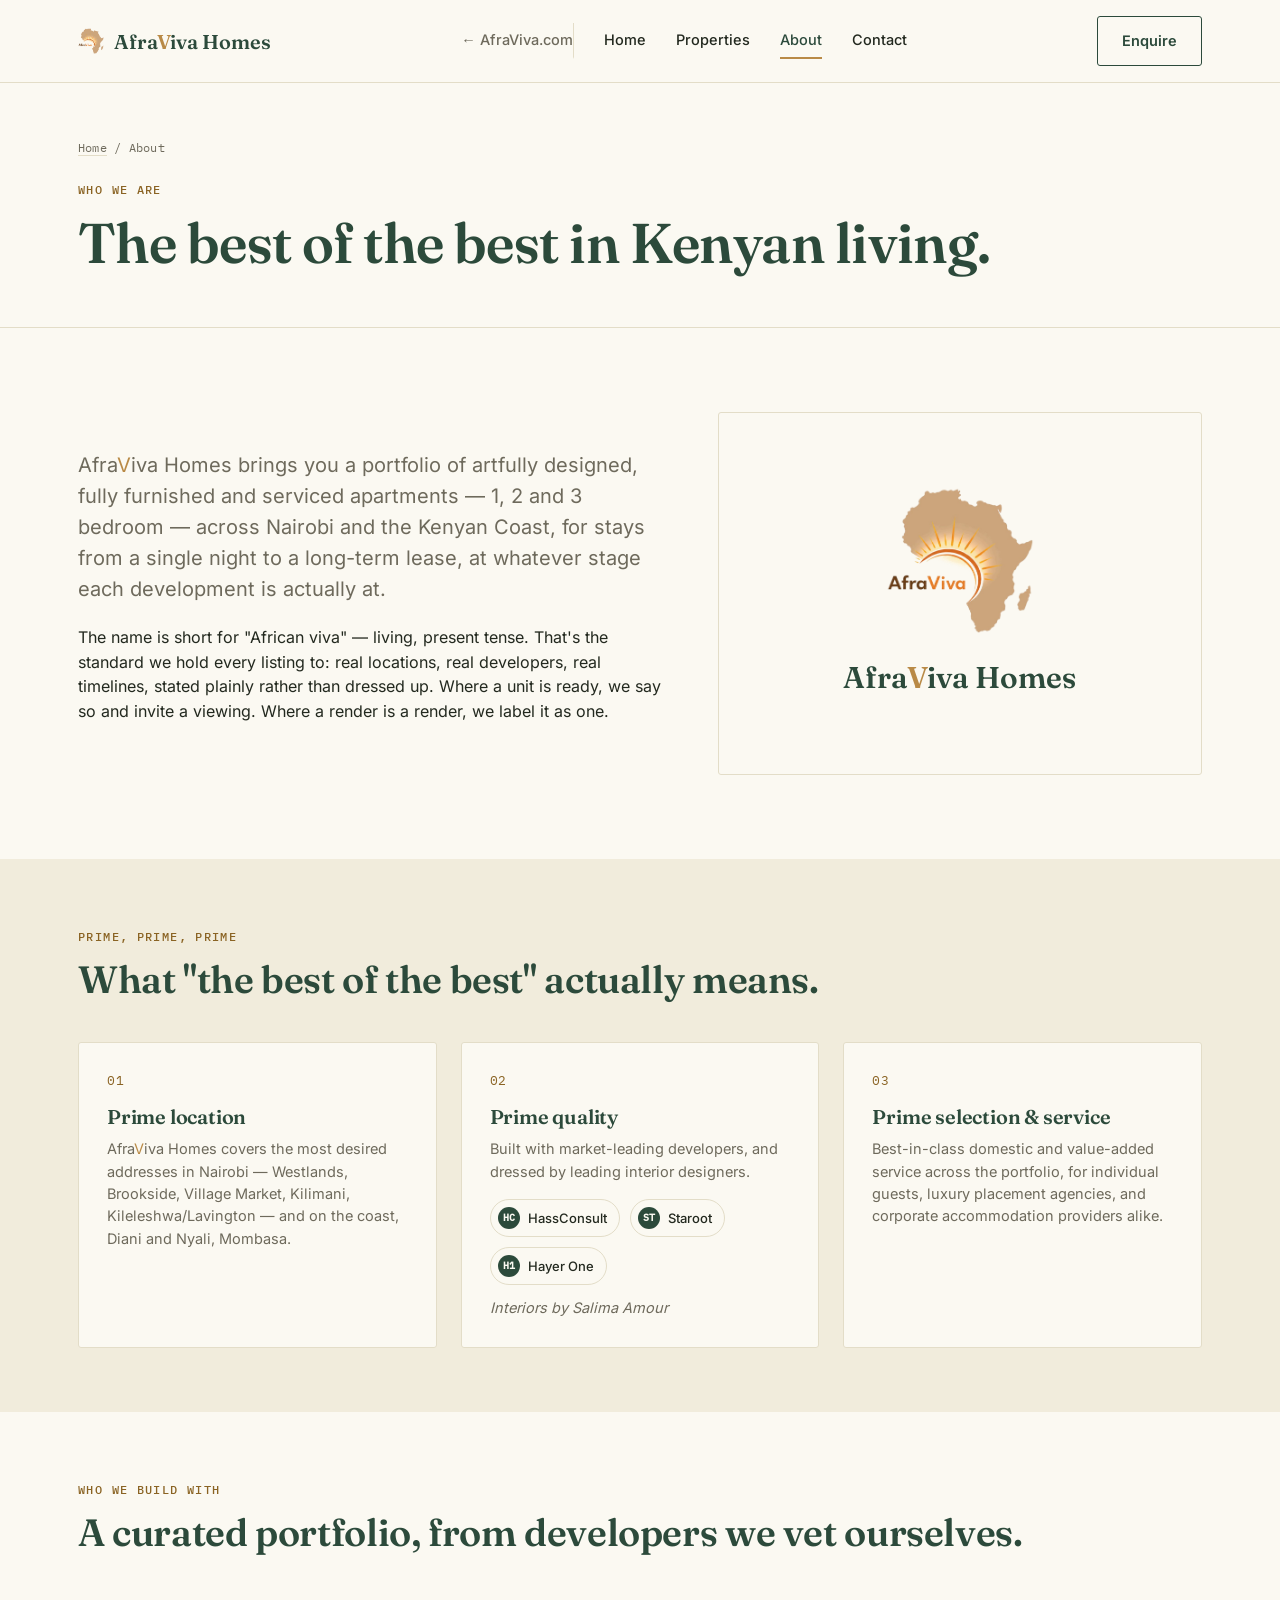
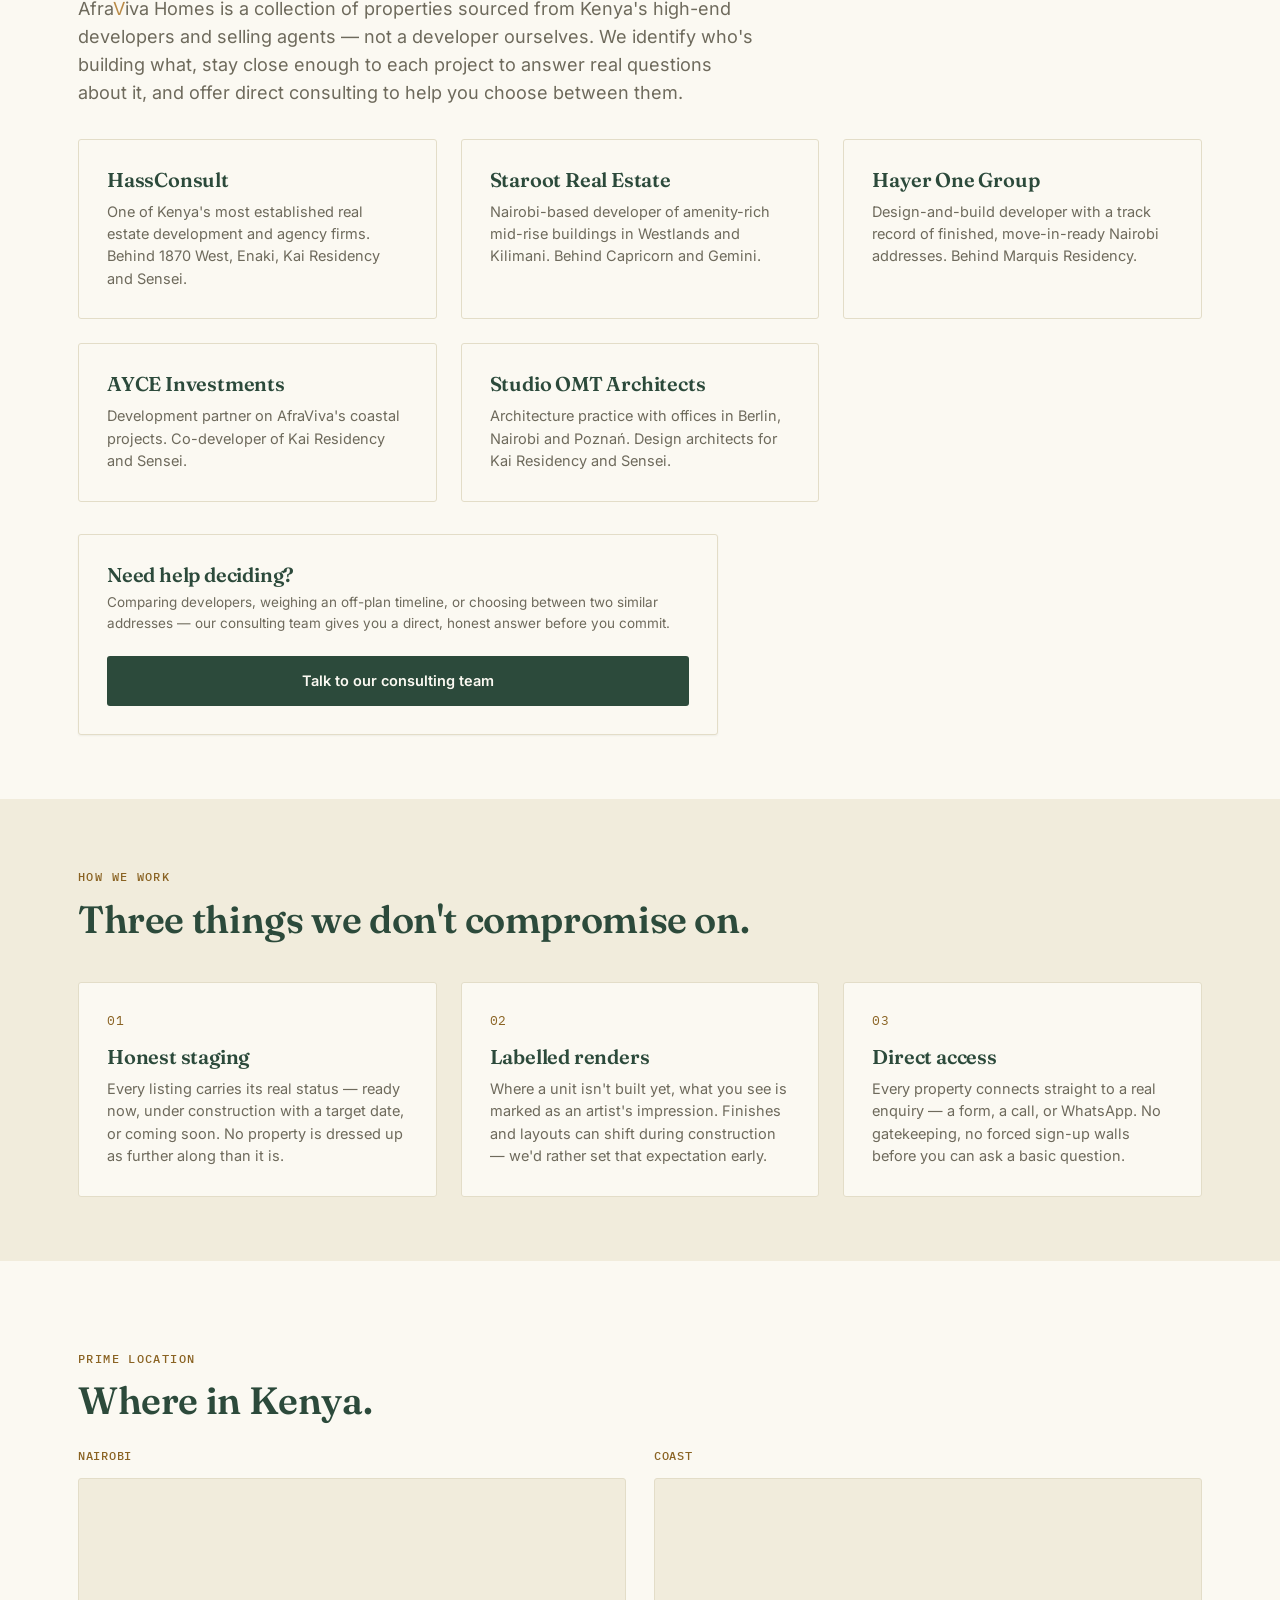
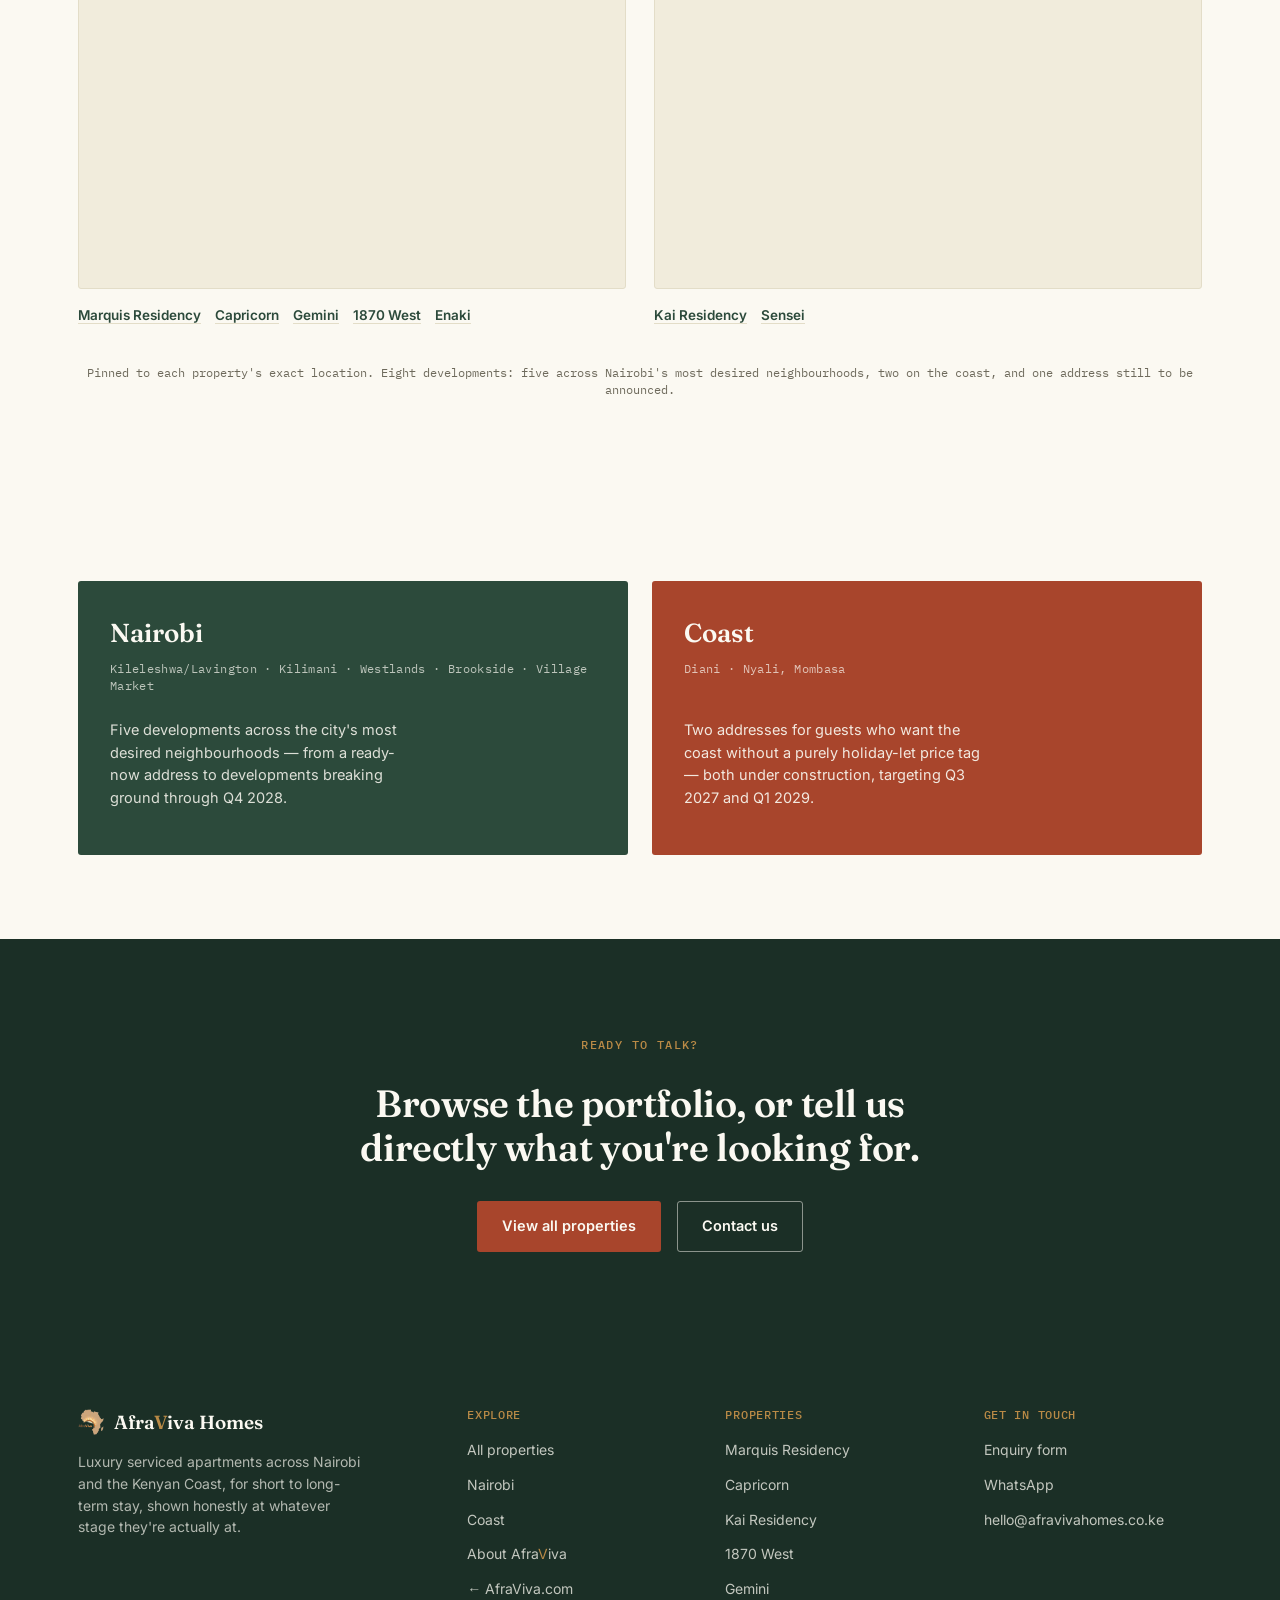
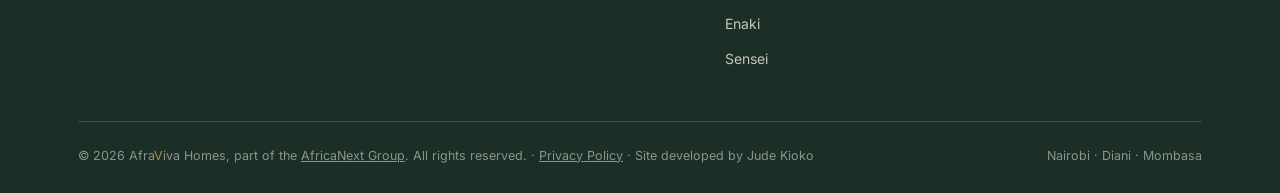
==== commit 52028d76: "Self-host the Homes fonts instead of loading them from Google Fraunces, Inter and IBM Plex Mono (lat" ====
--- a/about.html
+++ b/about.html
@@ -17,9 +17,7 @@
 <meta name="twitter:description" content="Afraviva Homes: the best of Kenyan living. A portfolio of luxury serviced apartments across Nairobi and the Kenyan Coast, built with market-leading developers.">
 <meta name="twitter:image" content="https://homes.afraviva.com/assets/img/afraviva-logo-full.png">
 <link rel="icon" type="image/svg+xml" href="favicon.svg">
-<link rel="preconnect" href="https://fonts.googleapis.com">
-<link rel="preconnect" href="https://fonts.gstatic.com" crossorigin>
-<link href="https://fonts.googleapis.com/css2?family=Fraunces:opsz,wght@9..144,400;9..144,500;9..144,600;9..144,700&family=Inter:wght@400;500;600;700&family=IBM+Plex+Mono:wght@400;500&display=swap" rel="stylesheet">
+<link href="assets/css/fonts.css" rel="stylesheet">
 <link rel="stylesheet" href="assets/css/styles.css">
 </head>
 <body>
--- a/assets/css/fonts.css
+++ b/assets/css/fonts.css
@@ -0,0 +1,161 @@
+/* Self-hosted copies of Google Fonts (latin, latin-ext), so pages make no request to Google. */
+@font-face {
+  font-family: 'Fraunces';
+  font-style: normal;
+  font-weight: 400;
+  font-display: swap;
+  src: url(../fonts/fraunces-400-normal-latin-ext.woff2) format('woff2');
+  unicode-range: U+0100-02BA, U+02BD-02C5, U+02C7-02CC, U+02CE-02D7, U+02DD-02FF, U+0304, U+0308, U+0329, U+1D00-1DBF, U+1E00-1E9F, U+1EF2-1EFF, U+2020, U+20A0-20AB, U+20AD-20C4, U+2113, U+2C60-2C7F, U+A720-A7FF;
+}
+@font-face {
+  font-family: 'Fraunces';
+  font-style: normal;
+  font-weight: 400;
+  font-display: swap;
+  src: url(../fonts/fraunces-400-normal-latin.woff2) format('woff2');
+  unicode-range: U+0000-00FF, U+0131, U+0152-0153, U+02BB-02BC, U+02C6, U+02DA, U+02DC, U+0304, U+0308, U+0329, U+2000-206F, U+20AC, U+2122, U+2191, U+2193, U+2212, U+2215, U+FEFF, U+FFFD;
+}
+@font-face {
+  font-family: 'Fraunces';
+  font-style: normal;
+  font-weight: 500;
+  font-display: swap;
+  src: url(../fonts/fraunces-400-normal-latin-ext.woff2) format('woff2');
+  unicode-range: U+0100-02BA, U+02BD-02C5, U+02C7-02CC, U+02CE-02D7, U+02DD-02FF, U+0304, U+0308, U+0329, U+1D00-1DBF, U+1E00-1E9F, U+1EF2-1EFF, U+2020, U+20A0-20AB, U+20AD-20C4, U+2113, U+2C60-2C7F, U+A720-A7FF;
+}
+@font-face {
+  font-family: 'Fraunces';
+  font-style: normal;
+  font-weight: 500;
+  font-display: swap;
+  src: url(../fonts/fraunces-400-normal-latin.woff2) format('woff2');
+  unicode-range: U+0000-00FF, U+0131, U+0152-0153, U+02BB-02BC, U+02C6, U+02DA, U+02DC, U+0304, U+0308, U+0329, U+2000-206F, U+20AC, U+2122, U+2191, U+2193, U+2212, U+2215, U+FEFF, U+FFFD;
+}
+@font-face {
+  font-family: 'Fraunces';
+  font-style: normal;
+  font-weight: 600;
+  font-display: swap;
+  src: url(../fonts/fraunces-400-normal-latin-ext.woff2) format('woff2');
+  unicode-range: U+0100-02BA, U+02BD-02C5, U+02C7-02CC, U+02CE-02D7, U+02DD-02FF, U+0304, U+0308, U+0329, U+1D00-1DBF, U+1E00-1E9F, U+1EF2-1EFF, U+2020, U+20A0-20AB, U+20AD-20C4, U+2113, U+2C60-2C7F, U+A720-A7FF;
+}
+@font-face {
+  font-family: 'Fraunces';
+  font-style: normal;
+  font-weight: 600;
+  font-display: swap;
+  src: url(../fonts/fraunces-400-normal-latin.woff2) format('woff2');
+  unicode-range: U+0000-00FF, U+0131, U+0152-0153, U+02BB-02BC, U+02C6, U+02DA, U+02DC, U+0304, U+0308, U+0329, U+2000-206F, U+20AC, U+2122, U+2191, U+2193, U+2212, U+2215, U+FEFF, U+FFFD;
+}
+@font-face {
+  font-family: 'Fraunces';
+  font-style: normal;
+  font-weight: 700;
+  font-display: swap;
+  src: url(../fonts/fraunces-400-normal-latin-ext.woff2) format('woff2');
+  unicode-range: U+0100-02BA, U+02BD-02C5, U+02C7-02CC, U+02CE-02D7, U+02DD-02FF, U+0304, U+0308, U+0329, U+1D00-1DBF, U+1E00-1E9F, U+1EF2-1EFF, U+2020, U+20A0-20AB, U+20AD-20C4, U+2113, U+2C60-2C7F, U+A720-A7FF;
+}
+@font-face {
+  font-family: 'Fraunces';
+  font-style: normal;
+  font-weight: 700;
+  font-display: swap;
+  src: url(../fonts/fraunces-400-normal-latin.woff2) format('woff2');
+  unicode-range: U+0000-00FF, U+0131, U+0152-0153, U+02BB-02BC, U+02C6, U+02DA, U+02DC, U+0304, U+0308, U+0329, U+2000-206F, U+20AC, U+2122, U+2191, U+2193, U+2212, U+2215, U+FEFF, U+FFFD;
+}
+@font-face {
+  font-family: 'IBM Plex Mono';
+  font-style: normal;
+  font-weight: 400;
+  font-display: swap;
+  src: url(../fonts/ibm-plex-mono-400-normal-latin-ext.woff2) format('woff2');
+  unicode-range: U+0100-02BA, U+02BD-02C5, U+02C7-02CC, U+02CE-02D7, U+02DD-02FF, U+0304, U+0308, U+0329, U+1D00-1DBF, U+1E00-1E9F, U+1EF2-1EFF, U+2020, U+20A0-20AB, U+20AD-20C4, U+2113, U+2C60-2C7F, U+A720-A7FF;
+}
+@font-face {
+  font-family: 'IBM Plex Mono';
+  font-style: normal;
+  font-weight: 400;
+  font-display: swap;
+  src: url(../fonts/ibm-plex-mono-400-normal-latin.woff2) format('woff2');
+  unicode-range: U+0000-00FF, U+0131, U+0152-0153, U+02BB-02BC, U+02C6, U+02DA, U+02DC, U+0304, U+0308, U+0329, U+2000-206F, U+20AC, U+2122, U+2191, U+2193, U+2212, U+2215, U+FEFF, U+FFFD;
+}
+@font-face {
+  font-family: 'IBM Plex Mono';
+  font-style: normal;
+  font-weight: 500;
+  font-display: swap;
+  src: url(../fonts/ibm-plex-mono-500-normal-latin-ext.woff2) format('woff2');
+  unicode-range: U+0100-02BA, U+02BD-02C5, U+02C7-02CC, U+02CE-02D7, U+02DD-02FF, U+0304, U+0308, U+0329, U+1D00-1DBF, U+1E00-1E9F, U+1EF2-1EFF, U+2020, U+20A0-20AB, U+20AD-20C4, U+2113, U+2C60-2C7F, U+A720-A7FF;
+}
+@font-face {
+  font-family: 'IBM Plex Mono';
+  font-style: normal;
+  font-weight: 500;
+  font-display: swap;
+  src: url(../fonts/ibm-plex-mono-500-normal-latin.woff2) format('woff2');
+  unicode-range: U+0000-00FF, U+0131, U+0152-0153, U+02BB-02BC, U+02C6, U+02DA, U+02DC, U+0304, U+0308, U+0329, U+2000-206F, U+20AC, U+2122, U+2191, U+2193, U+2212, U+2215, U+FEFF, U+FFFD;
+}
+@font-face {
+  font-family: 'Inter';
+  font-style: normal;
+  font-weight: 400;
+  font-display: swap;
+  src: url(../fonts/inter-400-normal-latin-ext.woff2) format('woff2');
+  unicode-range: U+0100-02BA, U+02BD-02C5, U+02C7-02CC, U+02CE-02D7, U+02DD-02FF, U+0304, U+0308, U+0329, U+1D00-1DBF, U+1E00-1E9F, U+1EF2-1EFF, U+2020, U+20A0-20AB, U+20AD-20C4, U+2113, U+2C60-2C7F, U+A720-A7FF;
+}
+@font-face {
+  font-family: 'Inter';
+  font-style: normal;
+  font-weight: 400;
+  font-display: swap;
+  src: url(../fonts/inter-400-normal-latin.woff2) format('woff2');
+  unicode-range: U+0000-00FF, U+0131, U+0152-0153, U+02BB-02BC, U+02C6, U+02DA, U+02DC, U+0304, U+0308, U+0329, U+2000-206F, U+20AC, U+2122, U+2191, U+2193, U+2212, U+2215, U+FEFF, U+FFFD;
+}
+@font-face {
+  font-family: 'Inter';
+  font-style: normal;
+  font-weight: 500;
+  font-display: swap;
+  src: url(../fonts/inter-400-normal-latin-ext.woff2) format('woff2');
+  unicode-range: U+0100-02BA, U+02BD-02C5, U+02C7-02CC, U+02CE-02D7, U+02DD-02FF, U+0304, U+0308, U+0329, U+1D00-1DBF, U+1E00-1E9F, U+1EF2-1EFF, U+2020, U+20A0-20AB, U+20AD-20C4, U+2113, U+2C60-2C7F, U+A720-A7FF;
+}
+@font-face {
+  font-family: 'Inter';
+  font-style: normal;
+  font-weight: 500;
+  font-display: swap;
+  src: url(../fonts/inter-400-normal-latin.woff2) format('woff2');
+  unicode-range: U+0000-00FF, U+0131, U+0152-0153, U+02BB-02BC, U+02C6, U+02DA, U+02DC, U+0304, U+0308, U+0329, U+2000-206F, U+20AC, U+2122, U+2191, U+2193, U+2212, U+2215, U+FEFF, U+FFFD;
+}
+@font-face {
+  font-family: 'Inter';
+  font-style: normal;
+  font-weight: 600;
+  font-display: swap;
+  src: url(../fonts/inter-400-normal-latin-ext.woff2) format('woff2');
+  unicode-range: U+0100-02BA, U+02BD-02C5, U+02C7-02CC, U+02CE-02D7, U+02DD-02FF, U+0304, U+0308, U+0329, U+1D00-1DBF, U+1E00-1E9F, U+1EF2-1EFF, U+2020, U+20A0-20AB, U+20AD-20C4, U+2113, U+2C60-2C7F, U+A720-A7FF;
+}
+@font-face {
+  font-family: 'Inter';
+  font-style: normal;
+  font-weight: 600;
+  font-display: swap;
+  src: url(../fonts/inter-400-normal-latin.woff2) format('woff2');
+  unicode-range: U+0000-00FF, U+0131, U+0152-0153, U+02BB-02BC, U+02C6, U+02DA, U+02DC, U+0304, U+0308, U+0329, U+2000-206F, U+20AC, U+2122, U+2191, U+2193, U+2212, U+2215, U+FEFF, U+FFFD;
+}
+@font-face {
+  font-family: 'Inter';
+  font-style: normal;
+  font-weight: 700;
+  font-display: swap;
+  src: url(../fonts/inter-400-normal-latin-ext.woff2) format('woff2');
+  unicode-range: U+0100-02BA, U+02BD-02C5, U+02C7-02CC, U+02CE-02D7, U+02DD-02FF, U+0304, U+0308, U+0329, U+1D00-1DBF, U+1E00-1E9F, U+1EF2-1EFF, U+2020, U+20A0-20AB, U+20AD-20C4, U+2113, U+2C60-2C7F, U+A720-A7FF;
+}
+@font-face {
+  font-family: 'Inter';
+  font-style: normal;
+  font-weight: 700;
+  font-display: swap;
+  src: url(../fonts/inter-400-normal-latin.woff2) format('woff2');
+  unicode-range: U+0000-00FF, U+0131, U+0152-0153, U+02BB-02BC, U+02C6, U+02DA, U+02DC, U+0304, U+0308, U+0329, U+2000-206F, U+20AC, U+2122, U+2191, U+2193, U+2212, U+2215, U+FEFF, U+FFFD;
+}
--- a/assets/css/styles.css
+++ b/assets/css/styles.css
@@ -627,3 +627,8 @@
   .section, .section-tight{ padding: 56px 0; }
   .ledger{ padding: 56px 0; }
 }
+
+/* Privacy notice under enquiry forms (they hand details to WhatsApp). */
+.form-privacy{ font-size: 12.5px; line-height: 1.5; color: var(--muted); margin: 6px 0 14px; }
+.form-privacy a{ color: inherit; text-decoration: underline; }
+.tbc-card .form-privacy{ margin: 10px 0 0; }
